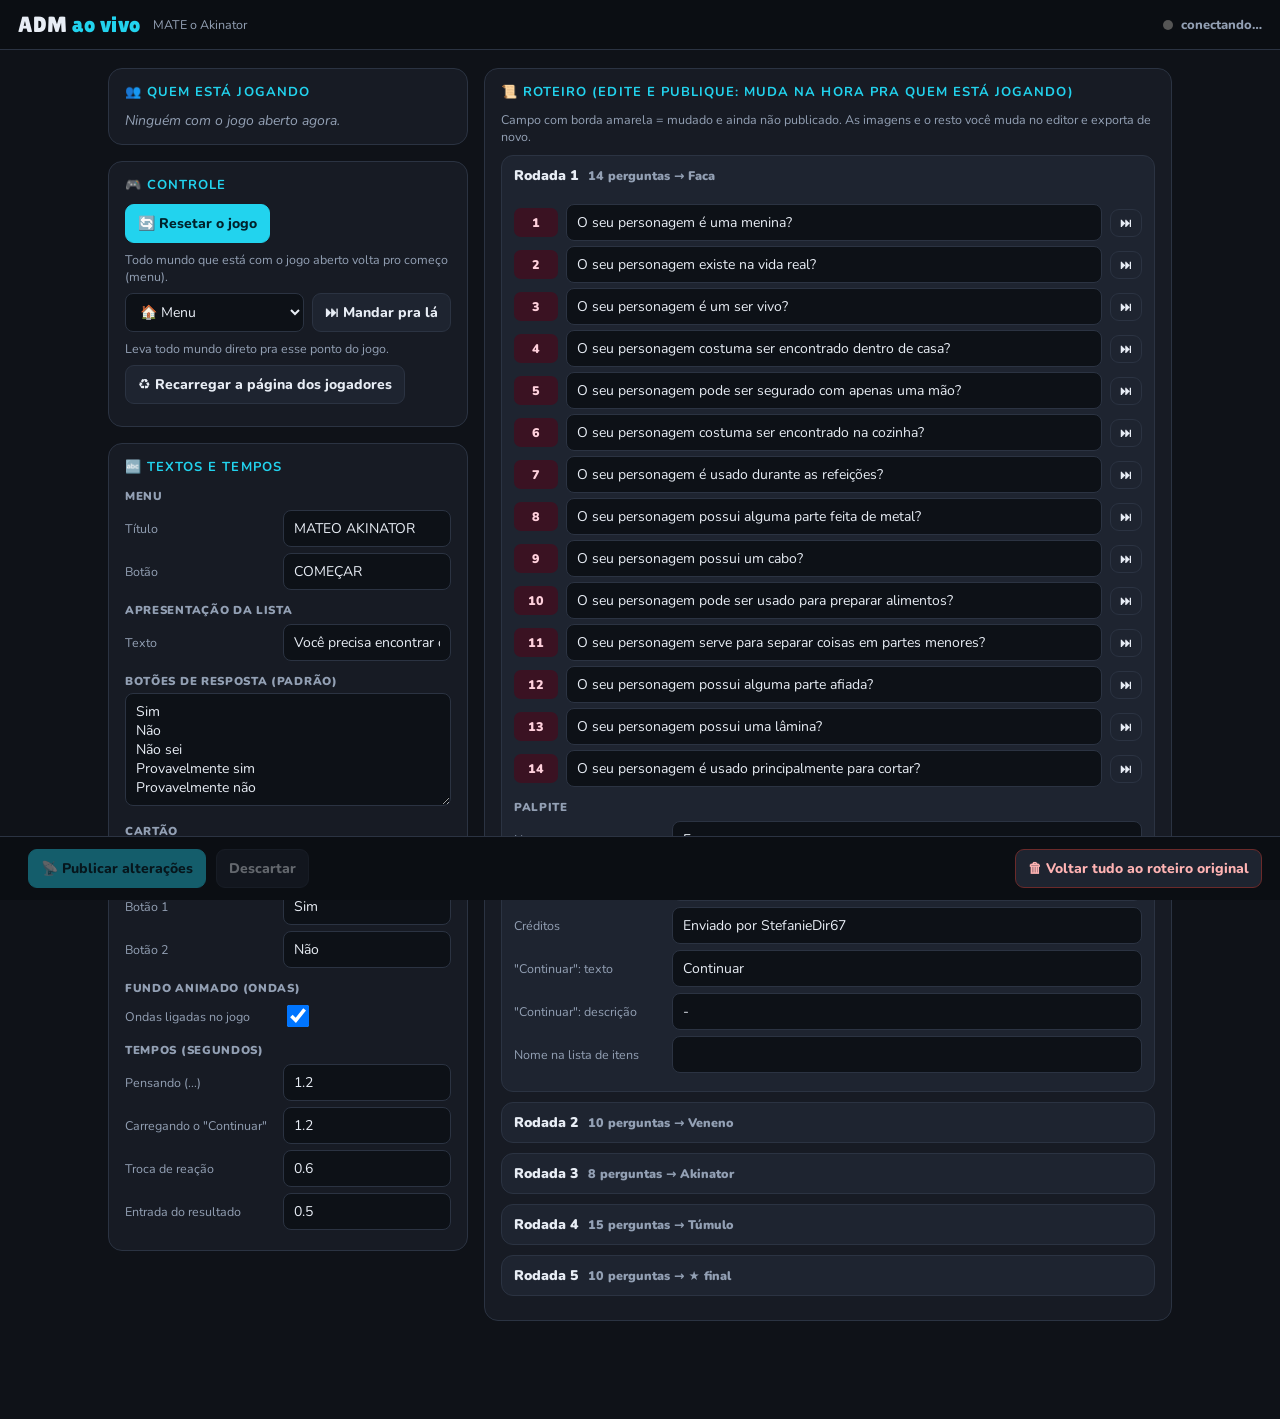
==== ADM/index.html @ 8dad8826 "V1.0" ====
<!DOCTYPE html>
<html lang="pt-BR">
<head>
<meta charset="UTF-8">
<meta name="viewport" content="width=device-width, initial-scale=1.0">
<title>ADM ao vivo · MATE o Akinator</title>
<link rel="preconnect" href="https://fonts.googleapis.com">
<link rel="preconnect" href="https://fonts.gstatic.com" crossorigin>
<link rel="stylesheet" href="https://fonts.googleapis.com/css2?family=Lilita+One&family=Nunito:wght@600;800;900&display=swap">
<script>
/* TRAVA DOS SITES (modo ADM): só abre no navegador da equipe */
(function () {
  var nome = "" || location.pathname.split("/").filter(Boolean)[0] || "";
  window.ADM_SITE = nome;
  if (location.protocol === "file:" || !nome) return;
  var espera = document.createElement("style");
  espera.textContent = "body{visibility:hidden}";
  document.head.appendChild(espera);
  var pronto = function () { if (espera.parentNode) espera.parentNode.removeChild(espera); };
  var s = document.createElement("script");
  s.src = "/trava.js";
  s.setAttribute("data-site", nome);
  s.setAttribute("data-modo", "adm");
  s.onload = pronto; s.onerror = pronto;
  document.head.appendChild(s);
  setTimeout(pronto, 9000);
})();
</script>
<style>
:root{--fundo:#0f1218;--painel:#171b24;--painel2:#1e2430;--borda:#2b3342;--texto:#e8edf5;--suave:#93a0b4;--acento:#22d3ee;--ok:#36c47a;--perigo:#ff5b5b;--aviso:#ffb020}
*{box-sizing:border-box}
body{margin:0;background:var(--fundo);color:var(--texto);font-family:Nunito,system-ui,sans-serif;font-size:14px}
header{position:sticky;top:0;z-index:5;display:flex;align-items:center;gap:12px;padding:12px 18px;background:#0b0e13;border-bottom:1px solid var(--borda)}
header h1{font-family:"Lilita One",sans-serif;font-weight:400;font-size:22px;margin:0;letter-spacing:.5px}
header h1 b{color:var(--acento);font-weight:400}
.status{margin-left:auto;display:flex;align-items:center;gap:8px;color:var(--suave);font-weight:800;font-size:13px}
.bola{width:10px;height:10px;border-radius:50%;background:#555}
.bola.on{background:var(--ok);box-shadow:0 0 10px var(--ok)}
main{max-width:1100px;margin:0 auto;padding:18px;display:grid;grid-template-columns:360px 1fr;gap:16px}
@media (max-width:900px){main{grid-template-columns:1fr}}
.card{background:var(--painel);border:1px solid var(--borda);border-radius:14px;padding:14px 16px;margin-bottom:16px}
.card h2{margin:0 0 10px;font-size:13px;letter-spacing:.08em;text-transform:uppercase;color:var(--acento)}
.ajuda{color:var(--suave);font-size:12.5px;margin:6px 0}
.btn{background:var(--painel2);color:var(--texto);border:1px solid var(--borda);border-radius:9px;padding:9px 12px;font:inherit;font-weight:800;cursor:pointer}
.btn:hover{border-color:var(--acento)}
.btn.prim{background:var(--acento);color:#00222b;border-color:var(--acento)}
.btn.perigo{border-color:#6b2a2a;color:#ffb3b3}
.btn:disabled{opacity:.4;cursor:not-allowed}
.linha{display:flex;gap:8px;align-items:center;flex-wrap:wrap;margin:8px 0}
select,input,textarea{background:#0d1117;color:var(--texto);border:1px solid var(--borda);border-radius:8px;padding:8px 10px;font:inherit}
textarea{width:100%;resize:vertical;min-height:60px}
input.txt{width:100%}
input.mudou,textarea.mudou{border-color:var(--aviso);box-shadow:0 0 0 1px var(--aviso)}
.jog{display:flex;gap:10px;align-items:flex-start;padding:9px 10px;border:1px solid var(--borda);border-radius:10px;margin:6px 0;background:var(--painel2)}
.jog .onde{font-weight:900}
.jog .txt{color:var(--suave);font-size:12.5px}
.vazio{color:var(--suave);font-style:italic}
details.rod{border:1px solid var(--borda);border-radius:12px;margin:10px 0;background:var(--painel2)}
details.rod summary{cursor:pointer;padding:10px 12px;font-weight:900;display:flex;gap:10px;align-items:center}
details.rod .corpo{padding:4px 12px 12px}
.perg{display:grid;grid-template-columns:44px 1fr auto;gap:8px;align-items:center;margin:5px 0}
.num{background:#3a1222;color:#ffd0dc;border-radius:7px;text-align:center;font-weight:900;padding:6px 0;font-size:12.5px}
.aqui{outline:2px solid var(--ok);outline-offset:2px}
.tag{font-size:11.5px;font-weight:800;border-radius:20px;padding:2px 8px;background:#123828;color:#8ff0bf}
.mini{padding:5px 9px;font-size:12px}
.campo{display:grid;grid-template-columns:150px 1fr;gap:8px;align-items:center;margin:6px 0}
.campo label{color:var(--suave);font-size:12.5px}
.sep{margin:12px 0 4px;font-size:11.5px;font-weight:900;letter-spacing:.06em;text-transform:uppercase;color:var(--suave)}
footer{position:sticky;bottom:0;display:flex;gap:10px;align-items:center;padding:12px 18px;background:#0b0e13;border-top:1px solid var(--borda)}
footer .cont{color:var(--aviso);font-weight:900}
.aviso{background:#3a2a10;border:1px solid #6b5420;color:#ffd99a;border-radius:10px;padding:10px 12px;margin:0 0 14px}
.toast{position:fixed;left:50%;bottom:80px;transform:translateX(-50%);background:#0b2a33;border:1px solid var(--acento);padding:10px 16px;border-radius:10px;font-weight:800;opacity:0;transition:opacity .3s;pointer-events:none}
.toast.on{opacity:1}
</style>
</head>
<body>
<header>
  <h1>ADM <b>ao vivo</b></h1>
  <span id="titulo" class="ajuda" style="margin:0"></span>
  <div class="status"><span class="bola" id="bola"></span><span id="status">conectando…</span></div>
</header>
<main>
  <section>
    <div id="aviso-local" class="aviso" style="display:none">Aberto direto do PC: aqui só dá pra ver o roteiro. Pra controlar o jogo ao vivo, abra pelo site: <b id="link-site"></b></div>
    <div class="card">
      <h2>👥 Quem está jogando</h2>
      <div id="jogadores"><div class="vazio">Ninguém com o jogo aberto agora.</div></div>
    </div>
    <div class="card">
      <h2>🎮 Controle</h2>
      <div class="linha"><button class="btn prim" id="b-reset">🔄 Resetar o jogo</button></div>
      <p class="ajuda">Todo mundo que está com o jogo aberto volta pro começo (menu).</p>
      <div class="linha"><select id="sel-ir" style="flex:1;min-width:0"></select><button class="btn" id="b-ir">⏭ Mandar pra lá</button></div>
      <p class="ajuda">Leva todo mundo direto pra esse ponto do jogo.</p>
      <div class="linha"><button class="btn" id="b-recarregar">♻ Recarregar a página dos jogadores</button></div>
      <p class="ajuda" id="ult-cmd"></p>
    </div>
    <div class="card">
      <h2>🔤 Textos e tempos</h2>
      <div id="gerais"></div>
    </div>
  </section>
  <section>
    <div class="card">
      <h2>📜 Roteiro (edite e publique: muda na hora pra quem está jogando)</h2>
      <p class="ajuda">Campo com borda amarela = mudado e ainda não publicado. As imagens e o resto você muda no editor e exporta de novo.</p>
      <div id="roteiro"></div>
    </div>
  </section>
</main>
<footer>
  <span class="cont" id="cont"></span>
  <button class="btn prim" id="b-publicar" disabled>📡 Publicar alterações</button>
  <button class="btn" id="b-descartar" disabled>Descartar</button>
  <span style="flex:1"></span>
  <button class="btn perigo" id="b-original">🗑 Voltar tudo ao roteiro original</button>
</footer>
<div class="toast" id="toast"></div>
<script>
window.ADM_BASE = {"versao":16,"fonte":{"familia":"Arima","google":true},"fundo":{"imagem":"a_fundo","cor":"#363636","modo":"cobrir","posX":0,"posY":0,"desfoque":0,"escurecer":0,"zoom":1,"x":0,"y":0,"rotacao":0,"espelhar":false,"brilho":1,"saturacao":1},"personagem":{"x":594,"y":535,"largura":320,"altura":420,"escala":1.32,"rotacao":0,"espelharX":true,"espelharY":false,"sombra":true,"opacidade":1,"z":10},"painel":{"x":990,"y":540,"largura":420,"escala":1,"rotacao":0},"resultado":{"x":990,"y":540,"largura":420,"escala":0.9,"rotacao":0,"fotoLargura":210,"fotoAltura":210,"mostrarCreditos":true,"mostrarCopyright":true,"topoLargura":0,"topoAltura":0,"caixaLargura":0,"caixaAltura":0,"fotoPreencher":false},"cores":{"numeroFundo":"#183e52","numeroTexto":"#ffffff","losango":"#728c9d","perguntaFundo":"#ffffff","perguntaFundoAlfa":0.85,"perguntaTexto":"#1f2d3d","respostasFundo":"#dce6f2","respostasFundoAlfa":0.65,"respostasBorda":"#ffffff","respostasBordaAlfa":0.8,"respostaTexto":"#1a2a3a","hover1":"#ffffff","hover2":"#edf3f9","spinner":"#1f3a4b","resFundo":"#dce6f2","resFundoAlfa":0.75,"resBorda":"#ffffff","resBordaAlfa":0.85,"tituloFundo":"#1f3a4b","tituloTexto":"#ffffff","nome":"#1f3a4b","desc":"#556b7d","botaoFundo":"#1f3a4b","botaoHover":"#122532","botaoTexto":"#ffffff","creditos":"#1f3a4b","copyright":"#556b7d"},"tamanhos":{"numero":18,"pergunta":16,"resposta":15,"titulo":16,"nome":22,"desc":14,"botao":15,"creditos":16},"textos":{"tituloPagina":"MATE o Akinator","respostas":["Sim","Não","Não sei","Provavelmente sim","Provavelmente não"],"euAchoQue":"Eu acho que","sim":"Sim","nao":"Não","copyright":"© Copyright / IP Policy"},"tempos":{"pensando":1200,"transicaoReacao":600,"entradaResultado":500,"sumir":700,"revelacao":1400,"carregarCartao":1200,"fundo":600,"efeitos":600},"reacaoErrou":"a_gcvu3rh","trava":{"ativa":true,"site":""},"extras":[{"id":"eojj20jp","nome":"Imagem do ChatGPT 13 de out. de 2026, 18_28_55","imagem":"a_qj0kl6b","x":960,"y":540,"largura":700,"escala":1,"rotacao":0,"espelharX":false,"espelharY":false,"opacidade":1,"z":10,"visivel":true,"esconderNaRevelacao":false,"noMenu":false,"onde":"jogo","animacao":"nenhuma","camadaFundo":true,"tela":true,"ajuste":{"modo":"esticar","posX":50,"posY":50,"zoom":1,"x":0,"y":0,"rotacao":0,"espelhar":false,"desfoque":0,"escurecer":0,"brilho":1,"saturacao":1}},{"id":"ewoi9s32","nome":"Modelo minimalista com dois painéis brancos","imagem":"a_82vda5t","x":960,"y":540,"largura":700,"escala":1,"rotacao":0,"espelharX":false,"espelharY":false,"opacidade":0.33,"z":1,"visivel":true,"esconderNaRevelacao":false,"noMenu":false,"onde":"jogo","animacao":"nenhuma","camadaFundo":true,"tela":true,"ajuste":{"modo":"esticar","posX":50,"posY":50,"zoom":1,"x":0,"y":20,"rotacao":0,"espelhar":false,"desfoque":0,"escurecer":0,"brilho":1,"saturacao":1}}],"rodadas":[{"perguntas":[{"texto":"O seu personagem é uma menina?","reacao":"a_vullv0q","efeitos":{},"transicao":{"entrada":null,"saida":null}},{"texto":"O seu personagem existe na vida real?","reacao":"a_nvlfsnp"},{"texto":"O seu personagem é um ser vivo?","reacao":"a_gcvu3rh"},{"texto":"O seu personagem costuma ser encontrado dentro de casa?","reacao":"a_vullv0q"},{"texto":"O seu personagem pode ser segurado com apenas uma mão?","reacao":"a_lq5qe5a"},{"texto":"O seu personagem costuma ser encontrado na cozinha?","reacao":"a_vullv0q"},{"texto":"O seu personagem é usado durante as refeições?","reacao":"a_42fjkiq"},{"texto":"O seu personagem possui alguma parte feita de metal?","reacao":"a_nvlfsnp"},{"texto":"O seu personagem possui um cabo?","reacao":"a_63itt2b"},{"texto":"O seu personagem pode ser usado para preparar alimentos?","reacao":"a_vullv0q"},{"texto":"O seu personagem serve para separar coisas em partes menores?","reacao":"a_nvlfsnp"},{"texto":"O seu personagem possui alguma parte afiada?","reacao":"a_lq5qe5a"},{"texto":"O seu personagem possui uma lâmina?","reacao":"a_ldjr1uf"},{"texto":"O seu personagem é usado principalmente para cortar?","reacao":"a_nvlfsnp"}],"tipo":"resultado","reacaoInicio":null,"resultado":{"nome":"Faca","desc":"Objeto","creditos":"Enviado por StefanieDir67","imagem":"a_ggclvyb","reacao":"a_dwt1uxz","foto":{"zoom":2.25,"offX":21,"offY":0,"ajuste":"conter","espelharX":false,"rotacao":0},"mostrarTitulo":true,"titulo":"","sim":"","nao":""},"revelacao":{"imagem":null,"x":960,"y":540,"largura":1100,"altura":900,"escala":1,"rotacao":0,"espelharX":false,"espelharY":false,"sombra":true,"esconderPersonagem":true,"estilo":"sombrio","tempoPreto":1.5,"espera":1,"aparecer":"degraus","degraus":6,"tempoAparecer":2.5,"filme":{"ativo":true,"intensidade":0.7,"sepia":true},"falas":["Olá.","Você achou mesmo que podia me matar?"],"falaFonte":"VT323","falaTamanho":54,"falaCor":"#ffffff","falaY":1010,"falaVelocidade":14,"falaPausa":1.2,"falaSom":true,"falaTom":220,"falaVolume":0.6,"jumpscare":{"ativo":false,"depois":1,"zoom":2.6,"duracao":1.2,"tremor":25,"glitch":true,"flash":true,"flashCor":"#ff0000","grito":true,"volume":0.4,"fim":"preto"},"falaX":960,"ataque":{"ativo":true,"imagem":null,"quadros":5,"duracoes":null,"golpe":2,"x":960,"y":520,"altura":820,"rotacao":0,"espelhar":false,"velocidade":1,"vezes":1,"depois":0.35,"som":true,"volume":0.6,"tremor":14,"flash":true,"flashCor":"#ff0000","flashForca":0.3,"tremerAlvo":false,"piscarAlvo":false,"tirarPreto":true,"contorno":true},"textoSome":0.4,"someAposFalas":true,"bug":{"ativo":true,"depois":0.15,"duracao":0.9,"glitch":1,"tremor":14,"cores":true,"imagem":true,"som":true,"volume":0.4},"avancar":"clique","cliqueCompleta":true,"seta":{"ativo":true,"texto":"▼","cor":"#ffffff","tamanho":0.7,"animacao":"pular","posicao":"fim"},"imagem2":{"imagem":null,"quando":"fimAtaque","dx":0,"dy":0,"escala":1,"aparecer":"corte","tempoAparecer":0.2,"fica":0,"tremer":10,"piscarVermelho":true,"noBug":true,"modo":"leve","forca":1}},"fundo":null,"continuar":{"ativo":true,"nome":"Continuar","desc":"-","creditos":"","imagem":null,"reacao":"a_vullv0q","foto":{"zoom":1,"offX":0,"offY":0,"ajuste":"cobrir","espelharX":false,"rotacao":0},"mostrarTitulo":true,"titulo":"‎ ","sim":"","nao":""},"efeitos":{},"item":{"comportamento":"andar","imagem":"a_m21ja55","largura":150,"escala":1,"rotacao":0,"espelharX":false,"opacidade":1,"z":15,"desde":"resultado","saiDaFoto":true,"x":1500,"y":820,"velocidade":170,"distancia":160,"balancar":true,"virar":false,"area":{"x1":0,"x2":1920,"y1":0,"y2":1080},"sujeira":{"cor":"#5bd62a","opacidade":0.55,"frequencia":1.2,"tamanho":60,"max":60,"escorrer":true,"gotas":true,"fumaca":true,"frente":true,"duraNaTela":30,"someEm":3},"aparicoes":{"quantidade":3,"opacidade":0.1,"tamanho":320,"ciclo":6,"imagens":[],"emoji":"","animacao":"flutuar","desfoque":0,"rampa":6},"clima":{"ativo":false,"escurecer":0.25,"dessaturar":0.5,"tom":"#4a0000","tomForca":0.25,"vinheta":0.5,"nevoa":0.3},"emoji":"🔪","zona":{"modo":"livre","margem":40,"porLado":false,"esq":40,"dir":40,"cima":40,"baixo":40,"x":812,"y":540,"w":765,"h":565,"mostrar":true},"nascer":"longe","surgir":"pop","surgirDuracao":0.6,"porCima":true},"lista":{"ativo":true,"nome":"","imagem":"a_m21ja55","emoji":"🔪","oculto":null},"series":[],"fundoAjuste":null,"ondas":null},{"perguntas":[{"texto":"O seu personagem deve ser mantido longe de crianças?","reacao":"a_oldpfpv","efeitos":{"glitch":{"intensidade":0.7,"frequencia":1,"duracao":1,"atraso":0,"ativo":true,"entrada":0.05,"saida":0.2,"repetir":0,"variacao":"constante","audio":{"tipo":"padrao","som":null,"volume":0.6,"quando":"rajada","tom":1,"fadeOut":0.05}}},"transicao":{"entrada":null,"saida":null}},{"texto":"O seu personagem pode ser perigoso para seres humanos?","reacao":"a_ldjr1uf","efeitos":{"tremor":{"intensidade":6,"modo":"constante","duracao":1,"atraso":0,"ativo":true,"entrada":0.05,"saida":0.2,"variacao":"constante","audio":{"tipo":"padrao","som":null,"volume":0.4,"quando":"inicio"},"repetir":0},"escuridao":{"intensidade":0.95,"tamanho":0.15,"piscar":false,"centro":"tela","duracao":1,"atraso":0,"ativo":false,"entrada":0.05,"saida":0.2,"repetir":0,"variacao":"constante","audio":{"tipo":"padrao","som":null,"volume":0.4,"quando":"inicio"}},"zoom":{"intensidade":0.08,"periodo":2,"duracao":1,"atraso":0,"ativo":true,"entrada":0.05,"saida":0.2,"variacao":"constante","audio":{"tipo":"padrao","som":null,"volume":0.4,"quando":"inicio"},"repetir":0}},"transicao":{"entrada":null,"saida":null}},{"texto":"O seu personagem aparece com frequência em histórias de mistério?","reacao":"a_nvlfsnp","efeitos":{},"transicao":{"entrada":null,"saida":null}},{"texto":"O seu personagem pode ser encontrado em um recipiente?","reacao":"a_63itt2b"},{"texto":"O seu personagem pode assumir a forma de um líquido?","reacao":"a_nvlfsnp","efeitos":{"imagem":{"imagens":[{"imagem":"a_u6r4ris","x":960,"y":540,"largura":500,"escala":1.76,"rotacao":0,"opacidade":0.06,"z":25,"animEntrada":"pop","animSaida":"glitch","movimento":"nada","forcaMov":1,"atraso":0}],"duracao":0.6,"atraso":0,"entrada":0.15,"saida":0.3,"ativo":true,"variacao":"constante","audio":{"tipo":"padrao","som":null,"volume":0.6,"quando":"inicio","tom":1,"fadeOut":0.05},"repetir":0},"escuridao":{"intensidade":0.7,"tamanho":0.45,"piscar":false,"centro":"tela","duracao":1,"atraso":0,"ativo":true,"entrada":0.05,"saida":0.2,"variacao":"constante","audio":{"tipo":"padrao","som":null,"volume":0.6,"quando":"inicio","tom":1,"fadeOut":0.05},"repetir":0},"glitch":{"intensidade":0.5,"frequencia":0.5,"duracao":1,"atraso":0,"ativo":true,"entrada":0.05,"saida":0.2,"variacao":"constante","audio":{"tipo":"padrao","som":null,"volume":0.6,"quando":"rajada","tom":1,"fadeOut":0.05},"repetir":0}},"transicao":{"entrada":null,"saida":null}},{"texto":"O seu personagem costuma possuir algum tipo de aviso em sua embalagem?","reacao":"a_63itt2b"},{"texto":"O seu personagem pode causar intoxicação?","reacao":"a_ldjr1uf"},{"texto":"O seu personagem pode ser encontrado na natureza?","reacao":"a_gcvu3rh"},{"texto":"O seu personagem está associado a um símbolo de caveira?","reacao":"a_ldjr1uf","efeitos":{"escuridao":{"intensidade":0.4,"tamanho":0.15,"piscar":true,"centro":"tela","duracao":1,"atraso":0,"ativo":true,"entrada":0.05,"saida":0.2,"repetir":0,"variacao":"constante","audio":{"tipo":"padrao","som":null,"volume":0.4,"quando":"inicio"}},"zoom":{"intensidade":0.08,"periodo":2,"duracao":1,"atraso":0,"ativo":true,"entrada":0.05,"saida":0.2,"repetir":0,"variacao":"constante","audio":{"tipo":"padrao","som":null,"volume":0.4,"quando":"inicio"}},"filtro":{"pb":0,"escurecer":0,"contraste":0,"tom":"#8a0000","tomForca":0.3,"inverter":false,"duracao":0,"atraso":0,"ativo":false,"entrada":0.4,"saida":0.4,"variacao":"constante","audio":{"tipo":"padrao","som":null,"volume":0.4,"quando":"inicio"}},"filme":{"intensidade":0.6,"sepia":true,"duracao":0,"atraso":0,"ativo":false,"entrada":0.4,"saida":0.4,"variacao":"constante","audio":{"tipo":"padrao","som":null,"volume":0.4,"quando":"loop"}},"aparicoes":{"imagem":null,"imagens":[],"emoji":"👻","quantidade":3,"opacidade":0.1,"tamanho":320,"ciclo":6,"animacao":"flutuar","desfoque":0,"duracao":0,"atraso":0,"ativo":false,"entrada":0.4,"saida":0.4,"variacao":"constante","audio":{"tipo":"padrao","som":null,"volume":0.4,"quando":"inicio"}},"batimento":{"cor":"#8a0000","intensidade":0.6,"bpm":70,"zoom":true,"som":false,"volume":0.7,"duracao":0,"atraso":0,"ativo":false,"entrada":0.4,"saida":0.4,"variacao":"constante","audio":{"tipo":"mudo","som":null,"volume":0.7,"quando":"rajada"}},"nevoa":{"intensidade":0.7,"duracao":0,"atraso":0,"ativo":false,"entrada":0.4,"saida":0.4,"variacao":"constante","audio":{"tipo":"padrao","som":null,"volume":0.4,"quando":"loop"}}},"transicao":{"entrada":null,"saida":null}},{"texto":"O seu personagem é conhecido principalmente por ser tóxico?","reacao":"a_42fjkiq"}],"tipo":"resultado","reacaoInicio":null,"resultado":{"nome":"Veneno","desc":"-","creditos":"Enviado por kekw95","imagem":"a_4mlscok","reacao":"a_dwt1uxz","foto":{"zoom":1,"offX":0,"offY":0,"ajuste":"cobrir","espelharX":false,"rotacao":0},"mostrarTitulo":true,"titulo":"","sim":"","nao":""},"revelacao":{"imagem":null,"x":960,"y":540,"largura":1100,"altura":900,"escala":1,"rotacao":0,"espelharX":false,"espelharY":false,"sombra":true,"esconderPersonagem":true,"estilo":"sombrio","tempoPreto":1.5,"espera":1,"aparecer":"degraus","degraus":6,"tempoAparecer":2.5,"filme":{"ativo":true,"intensidade":0.7,"sepia":true},"falas":["Olá.","Você achou mesmo que podia me matar?"],"falaFonte":"VT323","falaTamanho":54,"falaCor":"#ffffff","falaY":1010,"falaVelocidade":14,"falaPausa":1.2,"falaSom":true,"falaTom":220,"falaVolume":0.6,"jumpscare":{"ativo":false,"depois":1,"zoom":2.6,"duracao":1.2,"tremor":25,"glitch":true,"flash":true,"flashCor":"#ff0000","grito":true,"volume":0.4,"fim":"preto"},"falaX":960,"ataque":{"ativo":true,"imagem":null,"quadros":5,"duracoes":null,"golpe":2,"x":960,"y":520,"altura":820,"rotacao":0,"espelhar":false,"velocidade":1,"vezes":1,"depois":0.35,"som":true,"volume":0.6,"tremor":14,"flash":true,"flashCor":"#ff0000","flashForca":0.3,"tremerAlvo":false,"piscarAlvo":false,"tirarPreto":true,"contorno":true},"textoSome":0.4,"someAposFalas":true,"bug":{"ativo":true,"depois":0.15,"duracao":0.9,"glitch":1,"tremor":14,"cores":true,"imagem":true,"som":true,"volume":0.4},"avancar":"clique","cliqueCompleta":true,"seta":{"ativo":true,"texto":"▼","cor":"#ffffff","tamanho":0.7,"animacao":"pular","posicao":"fim"},"imagem2":{"imagem":null,"quando":"fimAtaque","dx":0,"dy":0,"escala":1,"aparecer":"corte","tempoAparecer":0.2,"fica":0,"tremer":10,"piscarVermelho":true,"noBug":true,"modo":"leve","forca":1}},"fundo":null,"continuar":{"ativo":true,"nome":"Continuar","desc":"","creditos":"","imagem":null,"reacao":"a_42fjkiq","foto":{"zoom":1,"offX":0,"offY":0,"ajuste":"cobrir","espelharX":false,"rotacao":0},"mostrarTitulo":true,"titulo":"‎ ","sim":"","nao":"","efeitos":{"glitch":{"intensidade":0.5,"frequencia":0.5,"duracao":1,"atraso":0,"ativo":true,"entrada":0.05,"saida":0.2,"variacao":"constante","audio":{"tipo":"padrao","som":null,"volume":0.4,"quando":"rajada"},"repetir":0}}},"efeitos":{},"item":{"comportamento":"andarSujar","imagem":"a_3dv65vs","largura":160,"escala":1,"rotacao":0,"espelharX":false,"opacidade":1,"z":15,"desde":"resultado","saiDaFoto":true,"x":1500,"y":820,"velocidade":140,"distancia":160,"balancar":true,"virar":false,"area":{"x1":0,"x2":1920,"y1":0,"y2":1080},"sujeira":{"cor":"#5bd62a","opacidade":0.55,"frequencia":1.2,"tamanho":60,"max":60,"escorrer":true,"gotas":true,"fumaca":true,"frente":true,"duraNaTela":30,"someEm":3},"aparicoes":{"quantidade":3,"opacidade":0.1,"tamanho":320,"ciclo":6,"imagens":[],"emoji":"","animacao":"flutuar","desfoque":0,"rampa":6},"clima":{"ativo":false,"escurecer":0.25,"dessaturar":0.5,"tom":"#4a0000","tomForca":0.25,"vinheta":0.5,"nevoa":0.3},"emoji":"","zona":{"modo":"livre","margem":40,"porLado":false,"esq":40,"dir":40,"cima":40,"baixo":40,"x":812,"y":540,"w":765,"h":565,"mostrar":true},"nascer":"longe","surgir":"pop","surgirDuracao":0.6,"porCima":true},"lista":{"ativo":true,"nome":"","imagem":"a_3dv65vs","emoji":"","oculto":null},"series":[],"fundoAjuste":null},{"perguntas":[{"texto":"O s-seu personagem consegue falar?","reacao":"a_ldjr1uf","efeitos":{"glitch":{"intensidade":0.5,"frequencia":0.5,"duracao":1,"atraso":0,"ativo":true,"entrada":0.05,"saida":0.2,"variacao":"constante","audio":{"tipo":"padrao","som":null,"volume":0.6,"quando":"rajada","tom":1,"fadeOut":0.05},"repetir":0}},"transicao":{"entrada":null,"saida":null}},{"texto":"O seu personagem possui poderes sobrenaturais?","reacao":"a_lq5qe5a","efeitos":{"batimento":{"cor":"#8a0000","intensidade":0.6,"bpm":70,"zoom":true,"som":false,"volume":0.7,"duracao":0,"atraso":0,"ativo":true,"entrada":0.4,"saida":0.4,"variacao":"constante","audio":{"tipo":"padrao","som":null,"volume":0.7,"quando":"rajada"}}},"transicao":{"entrada":null,"saida":null}},{"texto":"O seu personagem usa alguma coisa na cabeça?","reacao":"a_nvlfsnp"},{"texto":"O seu personagem costuma fazer muitas perguntas?","reacao":"a_lq5qe5a"},{"texto":"O seu personagem tenta descobrir em quem você está pensando?","reacao":"a_42fjkiq","efeitos":{"aparicoes":{"imagem":null,"imagens":[],"emoji":"👁️","quantidade":11,"opacidade":0.1,"tamanho":320,"ciclo":6,"animacao":"flutuar","desfoque":0,"duracao":0,"atraso":0,"ativo":true,"entrada":0.4,"saida":0.4,"variacao":"constante","audio":{"tipo":"padrao","som":null,"volume":0.6,"quando":"inicio","tom":1,"fadeOut":0.05}}},"transicao":{"entrada":null,"saida":null}},{"texto":"O seu personagem usa um turbante?","reacao":"a_gbqe4gh","efeitos":{"glitch":{"intensidade":0.7,"frequencia":1,"duracao":1,"atraso":0,"ativo":true,"entrada":0.05,"saida":0.2,"variacao":"constante","audio":{"tipo":"padrao","som":null,"volume":0.4,"quando":"rajada"},"repetir":0}},"transicao":{"entrada":null,"saida":null}},{"texto":"O seu personagem consegue adivinhar personagens?","reacao":"a_tc15bsk"},{"texto":"O seu personagem está fazendo estas perguntas agora?","reacao":"a_knkx7sf","efeitos":{"glitch":{"intensidade":0.5,"frequencia":0.5,"duracao":0,"atraso":0,"ativo":true,"entrada":0.4,"saida":0.4,"variacao":"constante","audio":{"tipo":"padrao","som":null,"volume":0.6,"quando":"rajada","tom":1,"fadeOut":0.05}},"aparicoes":{"imagem":null,"imagens":[],"emoji":"👁️","quantidade":8,"opacidade":0.1,"tamanho":320,"ciclo":6,"animacao":"flutuar","desfoque":0,"duracao":0,"atraso":0,"ativo":true,"entrada":0.4,"saida":0.4,"variacao":"constante","audio":{"tipo":"padrao","som":null,"volume":0.6,"quando":"inicio","tom":1,"fadeOut":0.05}}},"transicao":{"entrada":null,"saida":null}}],"tipo":"resultado","reacaoInicio":null,"resultado":{"nome":"Akinator","desc":"Gênio","creditos":"","imagem":"a_cfn0zsf","reacao":"a_76gzcik","foto":{"zoom":1.08,"offX":5,"offY":-3,"ajuste":"cobrir","espelharX":false,"rotacao":0},"mostrarTitulo":true,"titulo":"","sim":"","nao":""},"revelacao":{"imagem":null,"x":960,"y":540,"largura":1100,"altura":900,"escala":1,"rotacao":0,"espelharX":false,"espelharY":false,"sombra":true,"esconderPersonagem":true,"estilo":"sombrio","tempoPreto":1.5,"espera":1,"aparecer":"degraus","degraus":6,"tempoAparecer":2.5,"filme":{"ativo":true,"intensidade":0.7,"sepia":true},"falas":["Olá.","Você achou mesmo que podia me matar?"],"falaFonte":"VT323","falaTamanho":54,"falaCor":"#ffffff","falaY":1010,"falaVelocidade":14,"falaPausa":1.2,"falaSom":true,"falaTom":220,"falaVolume":0.6,"jumpscare":{"ativo":false,"depois":1,"zoom":2.6,"duracao":1.2,"tremor":25,"glitch":true,"flash":true,"flashCor":"#ff0000","grito":true,"volume":0.4,"fim":"preto"},"falaX":960,"ataque":{"ativo":true,"imagem":null,"quadros":5,"duracoes":null,"golpe":2,"x":960,"y":520,"altura":820,"rotacao":0,"espelhar":false,"velocidade":1,"vezes":1,"depois":0.35,"som":true,"volume":0.6,"tremor":14,"flash":true,"flashCor":"#ff0000","flashForca":0.3,"tremerAlvo":false,"piscarAlvo":false,"tirarPreto":true,"contorno":true},"textoSome":0.4,"someAposFalas":true,"bug":{"ativo":true,"depois":0.15,"duracao":0.9,"glitch":1,"tremor":14,"cores":true,"imagem":true,"som":true,"volume":0.4},"avancar":"clique","cliqueCompleta":true,"seta":{"ativo":true,"texto":"▼","cor":"#ffffff","tamanho":0.7,"animacao":"pular","posicao":"fim"},"imagem2":{"imagem":null,"quando":"fimAtaque","dx":0,"dy":0,"escala":1,"aparecer":"corte","tempoAparecer":0.2,"fica":0,"tremer":10,"piscarVermelho":true,"noBug":true,"modo":"leve","forca":1}},"fundo":null,"continuar":{"ativo":true,"nome":"Continuar...?","desc":"...","creditos":"","imagem":null,"reacao":"a_uj9gq7l","foto":{"zoom":1.08,"offX":3,"offY":-5,"ajuste":"cobrir","espelharX":false,"rotacao":0},"mostrarTitulo":true,"titulo":"‎ ...","sim":"Sim?","nao":"Sim!","efeitos":{"batimento":{"cor":"#8a0000","intensidade":0.6,"bpm":70,"zoom":true,"som":false,"volume":0.7,"duracao":0,"atraso":0,"ativo":true,"entrada":0.4,"saida":0.4,"variacao":"constante","audio":{"tipo":"mudo","som":null,"volume":0.7,"quando":"rajada"}},"zoom":{"intensidade":0.08,"periodo":2,"duracao":0,"atraso":0,"ativo":false,"entrada":0.4,"saida":0.4,"variacao":"constante","audio":{"tipo":"padrao","som":null,"volume":0.4,"quando":"inicio"}},"escuridao":{"intensidade":0.7,"tamanho":0.45,"piscar":false,"centro":"tela","duracao":0,"atraso":0,"ativo":false,"entrada":0.4,"saida":0.4,"variacao":"constante","audio":{"tipo":"padrao","som":null,"volume":0.4,"quando":"inicio"}},"tremor":{"intensidade":6,"modo":"constante","duracao":0,"atraso":0,"ativo":false,"entrada":0.4,"saida":0.4,"variacao":"constante","audio":{"tipo":"padrao","som":null,"volume":0.4,"quando":"inicio"}},"glitch":{"intensidade":0.5,"frequencia":0.5,"duracao":0,"atraso":0,"ativo":true,"entrada":0.4,"saida":0.4,"variacao":"constante","audio":{"tipo":"padrao","som":null,"volume":0.4,"quando":"rajada"}},"filtro":{"pb":0,"escurecer":0,"contraste":0,"tom":"#8a0000","tomForca":0.3,"inverter":false,"duracao":0,"atraso":0,"ativo":false,"entrada":0.4,"saida":0.4,"variacao":"constante","audio":{"tipo":"padrao","som":null,"volume":0.4,"quando":"inicio"}}},"fotoPropria":true},"efeitos":{},"item":{"comportamento":"nenhum","imagem":null,"largura":160,"escala":1,"rotacao":0,"espelharX":false,"opacidade":1,"z":15,"desde":"resultado","saiDaFoto":true,"x":1500,"y":820,"velocidade":140,"distancia":160,"balancar":true,"virar":false,"area":{"x1":0,"x2":1920,"y1":0,"y2":1080},"sujeira":{"cor":"#5bd62a","opacidade":0.55,"frequencia":1.2,"tamanho":60,"max":60,"escorrer":true,"gotas":true,"fumaca":true,"frente":true,"duraNaTela":30,"someEm":3},"aparicoes":{"quantidade":3,"opacidade":0.1,"tamanho":320,"ciclo":6,"imagens":[],"emoji":"","animacao":"flutuar","desfoque":0,"rampa":6},"clima":{"ativo":false,"escurecer":0.25,"dessaturar":0.5,"tom":"#4a0000","tomForca":0.25,"vinheta":0.5,"nevoa":0.3},"emoji":"","zona":{"modo":"adivinhador","margem":40,"porLado":false,"esq":40,"dir":40,"cima":40,"baixo":40,"x":740,"y":540,"w":560,"h":700,"mostrar":true},"nascer":"longe","surgir":"pop","surgirDuracao":0.6,"porCima":true},"lista":{"ativo":true,"nome":"","imagem":"a_cfn0zsf","emoji":"","oculto":null},"series":[],"fundoAjuste":null},{"perguntas":[{"texto":"O seu personagem pode ser maior que uma pessoa?","reacao":"a_nvlfsnp"},{"texto":"O seu personagem normalmente fica do lado de fora?","reacao":"a_oldpfpv"},{"texto":"O seu personagem pode ser encontrado em locais públicos?","reacao":"a_vullv0q"},{"texto":"O seu personagem foi construído por seres humanos?","reacao":"a_gcvu3rh"},{"texto":"O seu personagem normalmente permanece no mesmo lugar?","reacao":"a_x8ia1sl"},{"texto":"O seu personagem pode durar dezenas de anos?","reacao":"a_lq5qe5a"},{"texto":"O seu personagem pode possuir palavras escritas nele?","reacao":"a_gbqe4gh","efeitos":{"tremor":{"intensidade":6,"modo":"constante","duracao":1,"atraso":0,"ativo":true,"entrada":0.05,"saida":0.2,"variacao":"constante","audio":{"tipo":"padrao","som":null,"volume":0.4,"quando":"inicio"},"repetir":0}},"transicao":{"entrada":null,"saida":null}},{"texto":"O seu personagem pode possuir números?","reacao":"a_lq5qe5a"},{"texto":"O seu personagem pode possuir o nome de alguém?","reacao":"a_ldjr1uf","efeitos":{"filme":{"intensidade":0.23,"sepia":false,"duracao":0,"atraso":0,"ativo":false,"entrada":0.4,"saida":0.4,"variacao":"constante","audio":{"tipo":"padrao","som":null,"volume":0.4,"quando":"loop"}}},"transicao":{"entrada":null,"saida":null}},{"texto":"O seu personagem pode ser feito de pedra?","reacao":"a_knkx7sf"},{"texto":"O seu personagem pode possuir uma fotografia de uma pessoa?","reacao":"a_4fus7zt","efeitos":{"imagem":{"imagens":[{"imagem":"a_u6r4ris","x":960,"y":540,"largura":500,"escala":1.52,"rotacao":0,"opacidade":0.13,"z":25,"animEntrada":"esquerda","animSaida":"direita","movimento":"nada","forcaMov":1,"atraso":0}],"duracao":0.4,"atraso":0,"entrada":1.3,"saida":1.3,"ativo":true,"variacao":"constante","audio":{"tipo":"padrao","som":null,"volume":0.6,"quando":"inicio","tom":1,"fadeOut":0.05},"repetir":0}},"transicao":{"entrada":null,"saida":null}},{"texto":"O seu personagem está relacionado a lembranças?","reacao":"a_4fus7zt"},{"texto":"O seu personagem normalmente possui duas datas relacionadas à mesma pessoa?","reacao":"a_knkx7sf"},{"texto":"O seu personagem costuma ser encontrado em cemitérios?","reacao":"a_x8ia1sl"},{"texto":"O seu personagem identifica o local onde uma pessoa foi sepultada?","reacao":"a_gcvu3rh","efeitos":{"aparicoes":{"imagem":null,"imagens":[],"emoji":"👁️","quantidade":10,"opacidade":0.21,"tamanho":320,"ciclo":6,"animacao":"flutuar","desfoque":0,"duracao":0,"atraso":0,"ativo":true,"entrada":0.4,"saida":0.4,"variacao":"constante","audio":{"tipo":"padrao","som":null,"volume":0.4,"quando":"inicio"}}},"transicao":{"entrada":null,"saida":null}}],"tipo":"resultado","reacaoInicio":null,"resultado":{"nome":"Túmulo","desc":"-","creditos":"Enviado por ghostfacefan123","imagem":"a_wodg83a","reacao":"a_dwt1uxz","foto":{"zoom":1,"offX":0,"offY":0,"ajuste":"cobrir","espelharX":false,"rotacao":0},"mostrarTitulo":true,"titulo":"","sim":"","nao":""},"revelacao":{"imagem":null,"x":960,"y":540,"largura":1100,"altura":900,"escala":1,"rotacao":0,"espelharX":false,"espelharY":false,"sombra":true,"esconderPersonagem":true,"estilo":"sombrio","tempoPreto":1.5,"espera":1,"aparecer":"degraus","degraus":6,"tempoAparecer":2.5,"filme":{"ativo":true,"intensidade":0.7,"sepia":true},"falas":["Olá.","Você achou mesmo que podia me matar?"],"falaFonte":"VT323","falaTamanho":54,"falaCor":"#ffffff","falaY":1010,"falaVelocidade":14,"falaPausa":1.2,"falaSom":true,"falaTom":220,"falaVolume":0.6,"jumpscare":{"ativo":false,"depois":1,"zoom":2.6,"duracao":1.2,"tremor":25,"glitch":true,"flash":true,"flashCor":"#ff0000","grito":true,"volume":0.4,"fim":"preto"},"falaX":960,"ataque":{"ativo":true,"imagem":null,"quadros":5,"duracoes":null,"golpe":2,"x":960,"y":520,"altura":820,"rotacao":0,"espelhar":false,"velocidade":1,"vezes":1,"depois":0.35,"som":true,"volume":0.6,"tremor":14,"flash":true,"flashCor":"#ff0000","flashForca":0.3,"tremerAlvo":false,"piscarAlvo":false,"tirarPreto":true,"contorno":true},"textoSome":0.4,"someAposFalas":true,"bug":{"ativo":true,"depois":0.15,"duracao":0.9,"glitch":1,"tremor":14,"cores":true,"imagem":true,"som":true,"volume":0.4},"avancar":"clique","cliqueCompleta":true,"seta":{"ativo":true,"texto":"▼","cor":"#ffffff","tamanho":0.7,"animacao":"pular","posicao":"fim"},"imagem2":{"imagem":null,"quando":"fimAtaque","dx":0,"dy":0,"escala":1,"aparecer":"corte","tempoAparecer":0.2,"fica":0,"tremer":10,"piscarVermelho":true,"noBug":true,"modo":"leve","forca":1}},"fundo":null,"continuar":{"ativo":true,"nome":"??????","desc":"Você ainda quer continuar???","creditos":"Enviado por Continuar???","imagem":null,"reacao":"a_z2p25gp","foto":{"zoom":1,"offX":0,"offY":0,"ajuste":"cobrir","espelharX":false,"rotacao":0},"mostrarTitulo":true,"titulo":"Continuar??????","sim":"Não","nao":"Sim??","efeitos":{"glitch":{"intensidade":0.5,"frequencia":0.5,"duracao":0,"atraso":0,"ativo":true,"entrada":0.4,"saida":0.4,"variacao":"constante","audio":{"tipo":"padrao","som":null,"volume":0.4,"quando":"rajada"}},"filme":{"intensidade":0.6,"sepia":true,"duracao":0,"atraso":0,"ativo":true,"entrada":0.4,"saida":0.4,"variacao":"constante","audio":{"tipo":"padrao","som":null,"volume":0.4,"quando":"loop"}}}},"efeitos":{},"item":{"comportamento":"fixo","imagem":"a_oyyjw8v","largura":262,"escala":1.888,"rotacao":0,"espelharX":true,"opacidade":1,"z":15,"desde":"resultado","saiDaFoto":true,"x":274,"y":833,"velocidade":140,"distancia":160,"balancar":true,"virar":false,"area":{"x1":0,"x2":1920,"y1":0,"y2":1080},"sujeira":{"cor":"#5bd62a","opacidade":0.55,"frequencia":1.2,"tamanho":60,"max":60,"escorrer":true,"gotas":true,"fumaca":true,"frente":true,"duraNaTela":30,"someEm":3},"aparicoes":{"quantidade":3,"opacidade":0.1,"tamanho":320,"ciclo":6,"imagens":[],"emoji":"","animacao":"flutuar","desfoque":0,"rampa":6},"clima":{"ativo":true,"escurecer":0.1,"dessaturar":1,"tom":"#4a0000","tomForca":0.07,"vinheta":0.26,"nevoa":0},"emoji":"","zona":{"modo":"adivinhador","margem":40,"porLado":false,"esq":40,"dir":40,"cima":40,"baixo":40,"x":740,"y":540,"w":560,"h":700,"mostrar":true},"nascer":"longe","surgir":"pop","surgirDuracao":0.6,"porCima":true},"lista":{"ativo":true,"nome":"","imagem":"a_oyyjw8v","emoji":"","oculto":null},"series":[{"id":"sja8xva2","nome":"","ativo":true,"de":8,"ate":13,"fundo":null,"fundoAjuste":null,"efeitos":{"filme":{"intensidade":0.49,"sepia":false,"duracao":0,"atraso":0,"ativo":true,"entrada":0.4,"saida":0.4,"variacao":"constante","audio":{"tipo":"padrao","som":null,"volume":0.4,"quando":"loop"}}},"personagem":null,"painel":null,"transicao":{"entrada":null,"saida":null}}],"fundoAjuste":null},{"perguntas":[{"texto":"O s-seu p-personagem consegue se m-movimentar s-sozinho???","reacao":"a_7w9j9qn","painel":null,"respostas":["Sim?","N-Não...","Não s-sei?","Provavelmente não??","Provavelmente s-sim...?"],"numero":"49?","efeitos":{"escuridao":{"intensidade":0.7,"tamanho":0.45,"piscar":false,"centro":"tela","duracao":0,"atraso":0,"ativo":false,"entrada":0.4,"saida":0.4,"variacao":"constante","audio":{"tipo":"padrao","som":null,"volume":0.4,"quando":"inicio"}},"batimento":{"cor":"#8a0000","intensidade":0.6,"bpm":70,"zoom":true,"som":false,"volume":0.7,"duracao":0,"atraso":0,"ativo":true,"entrada":0.4,"saida":0.4,"variacao":"constante","audio":{"tipo":"mudo","som":null,"volume":0.7,"quando":"rajada"}}},"transicao":{"entrada":null,"saida":null}},{"texto":"O s-seu personagem pode desaparecer de repente?","reacao":"a_gbqe4gh","efeitos":{"tremor":{"intensidade":6,"modo":"rajadas","duracao":0,"atraso":0,"ativo":true,"entrada":0.4,"saida":0.4,"variacao":"constante","audio":{"tipo":"padrao","som":null,"volume":0.4,"quando":"inicio"}}},"transicao":{"entrada":null,"saida":null}},{"texto":"O seu p-personagem consegue atravessar paredes?","reacao":"a_tc15bsk","efeitos":{"aparicoes":{"imagem":null,"imagens":[],"emoji":"👁️","quantidade":10,"opacidade":0.33,"tamanho":320,"ciclo":6.5,"animacao":"flutuar","desfoque":0,"duracao":0,"atraso":0,"ativo":true,"entrada":0.4,"saida":0.4,"variacao":"constante","audio":{"tipo":"padrao","som":null,"volume":0.4,"quando":"inicio"}}},"transicao":{"entrada":null,"saida":null}},{"texto":"O seu personagem possui forma h-humana?","reacao":"a_knkx7sf","respostas":["Não","Não","Não","Não","Não"],"efeitos":{"nevoa":{"intensidade":0.89,"duracao":0,"atraso":0,"ativo":true,"entrada":0.4,"saida":0.4,"variacao":"constante","audio":{"tipo":"padrao","som":null,"volume":0.4,"quando":"loop"}}},"transicao":{"entrada":null,"saida":null}},{"texto":"O seu personagem pode ser invisível?","reacao":"a_x8ia1sl","numero":"??","efeitos":{"zoom":{"intensidade":0.08,"periodo":2,"duracao":1,"atraso":0,"ativo":true,"entrada":0.05,"saida":0.2,"variacao":"constante","audio":{"tipo":"padrao","som":null,"volume":0.4,"quando":"inicio"},"repetir":0},"escuridao":{"intensidade":0.7,"tamanho":0.45,"piscar":false,"centro":"tela","duracao":1,"atraso":0,"ativo":true,"entrada":0.05,"saida":0.2,"variacao":"constante","audio":{"tipo":"padrao","som":null,"volume":0.4,"quando":"inicio"},"repetir":0}},"transicao":{"entrada":null,"saida":null}},{"texto":"O s-seu personagem costuma assombrar l-lugares?","reacao":"a_uj9gq7l","respostas":["Sim","Sim","Sim","Sim","Sim"],"numero":"544","efeitos":{"tremor":{"intensidade":6,"modo":"constante","duracao":0,"atraso":0,"ativo":false,"entrada":0.4,"saida":0.4,"variacao":"constante","audio":{"tipo":"padrao","som":null,"volume":0.4,"quando":"inicio"}},"glitch":{"intensidade":0.5,"frequencia":0.5,"duracao":0,"atraso":0,"ativo":true,"entrada":0.4,"saida":0.4,"variacao":"constante","audio":{"tipo":"padrao","som":null,"volume":0.4,"quando":"rajada"}}},"transicao":{"entrada":null,"saida":null}},{"texto":"O s-seu personagem c-costuma aparecer em histórias de c-casas mal-assombradas?","reacao":"a_6t8ze6i","respostas":["ㅤ","ㅤ","...SIM...","ㅤ","ㅤ"],"fundo":null,"efeitos":{"aparicoes":{"imagem":null,"imagens":[],"emoji":"👁️","quantidade":12,"opacidade":0.31,"tamanho":320,"ciclo":6,"animacao":"tremer","desfoque":0,"duracao":0,"atraso":0,"ativo":true,"entrada":0.4,"saida":0.4,"variacao":"constante","audio":{"tipo":"padrao","som":null,"volume":0.4,"quando":"inicio"}}},"transicao":{"entrada":null,"saida":null}},{"texto":"...","reacao":"a_knkx7sf","numero":"56...","transicao":{"entrada":null,"saida":null},"efeitos":{"glitch":{"intensidade":0.7,"frequencia":1,"duracao":1,"atraso":0,"ativo":true,"entrada":0.05,"saida":0.2,"repetir":0,"audio":{"tipo":"padrao","som":null,"volume":0.6,"quando":"rajada"}}}},{"texto":"o seu personagem... costuma ser representado... como uma figura branca e... assustadora...?","reacao":"a_uj9gq7l","numero":"67","respostas":["sim.","sim.","sim.","sim.","sim."],"efeitos":{"batimento":{"cor":"#8a0000","intensidade":0.6,"bpm":70,"zoom":true,"som":false,"volume":0.7,"duracao":0,"atraso":0,"ativo":true,"entrada":0.4,"saida":0.4,"variacao":"constante","audio":{"tipo":"mudo","som":null,"volume":0.7,"quando":"rajada"}}},"transicao":{"entrada":null,"saida":null}},{"texto":"...","reacao":"a_jnq368o","respostas":["...","...","...","...","..."],"numero":"...","personagem":{"x":568,"y":540,"largura":320,"altura":420,"escala":1.26,"rotacao":0,"espelharX":true,"espelharY":false,"sombra":true,"opacidade":1,"z":10},"efeitos":{"filtro":{"pb":0,"escurecer":0,"contraste":0,"tom":"#8a0000","tomForca":0.3,"inverter":false,"duracao":0,"atraso":0,"ativo":false,"entrada":0.4,"saida":0.4,"variacao":"constante","audio":{"tipo":"padrao","som":null,"volume":0.4,"quando":"inicio"}},"filme":{"intensidade":0.92,"sepia":false,"duracao":0,"atraso":0,"ativo":true,"entrada":0.4,"saida":0.4,"variacao":"constante","audio":{"tipo":"padrao","som":null,"volume":0.4,"quando":"loop"}}},"transicao":{"entrada":null,"saida":null}}],"tipo":"revelacao","reacaoInicio":null,"resultado":{"nome":"Túmulo","desc":"-","creditos":"Enviado por ghostfacefan123","imagem":"a_wodg83a","reacao":"a_aki8","foto":{"zoom":1,"offX":0,"offY":0,"ajuste":"cobrir","espelharX":false,"rotacao":0},"mostrarTitulo":true,"titulo":"","sim":"","nao":""},"revelacao":{"imagem":"a_9k4mv76","x":960,"y":540,"largura":1100,"altura":900,"escala":0.88,"rotacao":0,"espelharX":false,"espelharY":false,"sombra":true,"esconderPersonagem":true,"estilo":"sombrio","tempoPreto":1.5,"espera":1,"aparecer":"degraus","degraus":6,"tempoAparecer":2.5,"filme":{"ativo":true,"intensidade":0.7,"sepia":true},"falas":["...","Olá Problems...","Você achou mesmo que podia me matar?","Patético."],"falaFonte":"VT323","falaTamanho":54,"falaCor":"#ffffff","falaY":1010,"falaVelocidade":14,"falaPausa":1.2,"falaSom":true,"falaTom":220,"falaVolume":0.6,"jumpscare":{"ativo":false,"depois":1,"zoom":2.6,"duracao":1.2,"tremor":25,"glitch":true,"flash":true,"flashCor":"#ff0000","grito":true,"volume":0.4,"fim":"preto"},"falaX":960,"ataque":{"ativo":true,"imagem":null,"quadros":5,"duracoes":null,"golpe":2,"x":960,"y":520,"altura":820,"rotacao":0,"espelhar":false,"velocidade":1,"vezes":1,"depois":0.35,"som":true,"volume":0.6,"tremor":14,"flash":true,"flashCor":"#ff0000","flashForca":0.3,"tremerAlvo":false,"piscarAlvo":false,"tirarPreto":true,"contorno":true},"textoSome":0.4,"someAposFalas":true,"bug":{"ativo":true,"depois":0.15,"duracao":0.9,"glitch":1,"tremor":14,"cores":true,"imagem":true,"som":true,"volume":0.4},"avancar":"clique","cliqueCompleta":true,"seta":{"ativo":true,"texto":"▼","cor":"#ffffff","tamanho":0.7,"animacao":"pular","posicao":"fim"},"imagem2":{"imagem":"a_u6r4ris","quando":"fimAtaque","dx":0,"dy":0,"escala":2.7,"aparecer":"piscar","tempoAparecer":2.2,"fica":0.5,"tremer":20,"piscarVermelho":true,"noBug":true,"modo":"cheia","forca":0.85,"x":926,"y":896,"largura":1100,"altura":900,"rotacao":0,"espelharX":false,"espelharY":false}},"fundo":null,"continuar":{"ativo":false,"nome":"Continuar","desc":"","creditos":"","imagem":null,"reacao":null,"foto":{"zoom":1,"offX":0,"offY":0,"ajuste":"cobrir","espelharX":false,"rotacao":0},"mostrarTitulo":true,"titulo":"","sim":"","nao":""},"efeitos":{},"item":{"comportamento":"nenhum","imagem":null,"largura":160,"escala":1,"rotacao":0,"espelharX":false,"opacidade":1,"z":15,"desde":"resultado","saiDaFoto":true,"x":1500,"y":820,"velocidade":140,"distancia":160,"balancar":true,"virar":false,"area":{"x1":0,"x2":1920,"y1":0,"y2":1080},"sujeira":{"cor":"#5bd62a","opacidade":0.55,"frequencia":1.2,"tamanho":60,"max":60,"escorrer":true,"gotas":true,"fumaca":true,"frente":true,"duraNaTela":30,"someEm":3},"aparicoes":{"quantidade":3,"opacidade":0.1,"tamanho":320,"ciclo":6,"imagens":[],"emoji":"","animacao":"flutuar","desfoque":0,"rampa":6},"clima":{"ativo":false,"escurecer":0.25,"dessaturar":0.5,"tom":"#4a0000","tomForca":0.25,"vinheta":0.5,"nevoa":0.3},"emoji":"","zona":{"modo":"adivinhador","margem":40,"porLado":false,"esq":40,"dir":40,"cima":40,"baixo":40,"x":740,"y":540,"w":560,"h":700,"mostrar":true},"nascer":"longe","surgir":"pop","surgirDuracao":0.6,"porCima":true},"lista":{"ativo":true,"nome":"","imagem":"a_h0a5tcj","emoji":"👻","oculto":null},"series":[],"fundoAjuste":null}],"favicon":"__favicon","faviconEstilo":{"borda":"contorno","cor":"#000000","espessura":1.5,"fundo":"#ffffff","fundoTransparente":true,"preencher":false},"menu":{"ativo":true,"transicao":1.2,"mostrarPersonagem":false,"reacao":"a_gcvu3rh","fundo":{"modo":"cor","imagem":"a_fundo","cor":"#1e293e","escurecer":0.21,"ajuste":{"modo":"cobrir","posX":50,"posY":50,"zoom":1,"x":0,"y":0,"rotacao":0,"espelhar":false,"desfoque":14,"escurecer":0,"brilho":1,"saturacao":1}},"titulo":{"texto":"MATE\nO AKINATOR","imagem":null,"imagemLargura":900,"fonte":"Special Elite","tamanho":96,"cor":"#e9e9e9","contorno":11.5,"contornoCor":"#000000","sombra":true,"sombraCor":"#000000","sombraBlur":18,"sombraY":0,"espacamento":3,"animacao":"nenhuma","x":470,"y":270,"escala":0.952,"rotacao":0,"alinhar":"center"},"botao":{"texto":"COMEÇAR","imagem":null,"imagemModo":"fundo","fonte":"","tamanho":44,"negrito":true,"corTexto":"#ffffff","corFundo":"#8a0000","formato":"pilula","raio":18,"largura":0,"altura":0,"bordaLargura":4,"bordaCor":"#000000","sombra":"dura","sombraCor":"#3a0000","hover":1.08,"animacao":"flutuar","x":960,"y":647,"escala":1,"rotacao":0},"efeitos":{},"personagem":{"x":594,"y":535,"largura":320,"altura":420,"escala":2.15,"rotacao":0,"espelharX":true,"espelharY":false,"sombra":true,"opacidade":1,"z":10},"estilo":"lista","opcoes":[{"texto":"Novo Jogo","acao":"comecar"},{"texto":"Continuar","acao":"continuar"}],"listaOp":{"x":300,"y":800,"fonte":"VT323","tamanho":66,"cor":"#ffffff","corAtiva":"#ffffff","seta":">>","espaco":10,"escala":1,"rotacao":0},"rodape":{"ativo":true,"texto":"v1.0","x":80,"y":1040,"fonte":"VT323","tamanho":30,"cor":"#7c7c7c","escala":1,"rotacao":0},"figura":{"ativo":true,"imagem":"a_sl57z3v","alt":"a_u6r4ris","x":1331,"y":863,"altura":940,"escala":2.64,"rotacao":0,"espelharX":false,"opacidade":0.9,"brilho":0.55,"contraste":1.35,"pb":0.5,"espelharY":false,"tamanhoModo":"menu","fatorJogo":1.5,"altEscala":1,"animacao":"nenhuma","brilhoCor":"#ff0000","brilhoForca":0},"atmosfera":{"estatica":true,"estaticaForca":0.12,"rajadas":true,"rajadaForca":0.5,"linhas":true,"linhasForca":0.3,"vinheta":0.8,"luz":true,"luzForca":0.3,"twitch":0.7,"tremer":22},"aviso":{"ativo":true,"texto":"AVISO!\n\nEste jogo  contém luzes piscando\ne sons altos.","dica":"(clique para continuar)","fonte":"VT323","tamanho":46,"cor":"#ffffff","dicaTamanho":22,"dicaCor":"#ffffff","fundo":"#000000","alinhar":"center"},"ambiente":{"tipo":"estatica","som":null,"volume":0.25,"bip":true,"volumeBip":0.35},"antigo":{"ativo":true,"transicao":1,"mostrarPersonagem":false,"reacao":null,"fundo":{"modo":"imagem","imagem":"a_fundo","cor":"#000000","escurecer":0.69,"ajuste":{"modo":"esticar","posX":50,"posY":50,"zoom":1,"x":0,"y":0,"rotacao":0,"espelhar":false,"desfoque":14,"escurecer":0,"brilho":1,"saturacao":1}},"titulo":{"texto":"MATE O AKINATOR","imagem":null,"imagemLargura":900,"fonte":"Nosifer","tamanho":120,"cor":"#ffffff","contorno":6,"contornoCor":"#000000","sombra":true,"sombraCor":"#8a0000","sombraBlur":0,"sombraY":8,"espacamento":4,"animacao":"piscar","x":960,"y":468,"escala":1,"rotacao":0,"alinhar":"center"},"botao":{"texto":"COMEÇAR","imagem":null,"imagemModo":"fundo","fonte":"","tamanho":44,"negrito":true,"corTexto":"#ffffff","corFundo":"#8a0000","formato":"pilula","raio":18,"largura":0,"altura":0,"bordaLargura":4,"bordaCor":"#000000","sombra":"dura","sombraCor":"#3a0000","hover":1.08,"animacao":"flutuar","x":960,"y":647,"escala":1,"rotacao":0},"efeitos":{},"personagem":{"x":594,"y":535,"largura":320,"altura":420,"escala":2.15,"rotacao":0,"espelharX":true,"espelharY":false,"sombra":true,"opacidade":1,"z":10},"estilo":"botao","opcoes":[{"texto":"Novo Jogo","acao":"comecar"},{"texto":"Continuar","acao":"trancado"}],"listaOp":{"x":330,"y":790,"fonte":"VT323","tamanho":64,"cor":"#ffffff","corAtiva":"#ffffff","seta":">>","espaco":10,"escala":1,"rotacao":0},"rodape":{"ativo":false,"texto":"v1.0","x":80,"y":1040,"fonte":"VT323","tamanho":30,"cor":"#8a8a8a","escala":1,"rotacao":0},"figura":{"ativo":false,"imagem":null,"alt":null,"x":1400,"y":560,"altura":1000,"escala":1,"rotacao":0,"espelharX":false,"opacidade":0.9,"brilho":0.55,"contraste":1.35,"pb":0.5},"atmosfera":{"estatica":false,"estaticaForca":0.12,"rajadas":true,"rajadaForca":0.5,"linhas":false,"linhasForca":0.3,"vinheta":0,"luz":false,"luzForca":0.3,"twitch":0.5,"tremer":14},"aviso":{"ativo":false,"texto":"AVISO!\n\nEste jogo contém sustos,\nluzes piscando e sons altos.","dica":"(clique para continuar)","fonte":"VT323"},"ambiente":{"tipo":"mudo","som":null,"volume":0.25,"bip":false,"volumeBip":0.35}},"transicaoJogo":{"ativo":true,"forca":0.06,"linhas":0.12,"volume":0.08,"sumir":1.6},"volume":{"ativo":true,"texto":"VOLUME","x":330,"y":965,"fonte":"VT323","tamanho":44,"cor":"#ffffff","corBarra":"#ffffff","corVazia":"rgba(255,255,255,0.18)","barras":10,"escala":1,"rotacao":0,"teclas":true,"osd":true,"osdCor":"#3cff6a","amostra":true},"estrelas":{"ativo":true,"quantidade":2,"modo":"fixo","max":5,"simbolo":"★","tamanho":70,"cor":"#ffffff","brilho":12,"espaco":14,"x":1809,"y":74,"escala":1,"rotacao":0,"lembrar":true,"verNoEditor":true},"continuar":{"comecaEm":"inicio","apresentacao":false}},"lista":{"ativo":true,"x":1266,"y":540,"escala":0.71,"rotacao":0,"direcao":"vertical","tamanho":72,"espaco":14,"fundo":true,"fundoCor":"#000000","fundoAlfa":0.35,"raio":16,"padding":14,"titulo":"","tituloCor":"#ffffff","tituloTamanho":22,"nomes":"achado","nomeCor":"#ffffff","nomeTamanho":15,"silhuetaOpacidade":1,"animacao":"flutuar","achaEm":"resultado","esconderNoFinal":true,"achar":{"animacao":"pop","duracao":0.9,"raio":true,"cor":"#ffd23f","som":true,"volume":0.5},"intro":{"ativo":true,"x":960,"y":620,"escala":2.2,"duracao":3.5,"voo":0.9,"escurecer":0.65,"esperarClique":false,"dica":"clique para continuar","nomes":false,"texto":{"texto":"Você precisa encontrar os seguintes itens:","x":960,"y":400,"escala":1,"fonte":"","tamanho":58,"cor":"#ffffff","contorno":4,"contornoCor":"#000000","sombra":true,"sombraCor":"#8a0000","sombraBlur":0,"sombraY":5},"direcao":"horizontal","espaco":24,"entrada":"impacto","entradaIntervalo":0.45,"entradaDuracao":0.5,"tremor":12,"onda":true,"ondaCor":"#ffffff","som":true,"volume":0.7,"parado":1.2,"clarear":0.6,"desfoque":8,"clarearQuando":"junto"},"sumirDuracao":1.5,"final":{"modo":"umPorUm","depois":0.6,"intervalo":0.7,"duracao":0.6,"animacao":"glitch","ultimoEspera":0.9,"depoisDeTudo":0.9,"som":true,"volume":0.5,"centro":true,"centroX":960,"centroY":540,"centroEscala":2.6,"centroDuracao":1.1,"centroEspera":0.6,"centroTitulo":false}},"aoVivo":{"ativo":true},"pastasImg":{"nomes":["Akinator","imagem do chatgpt 14 de out. de 2026,"],"de":{"a_ldjr1uf":"Akinator","a_dwt1uxz":"Akinator","a_vullv0q":"Akinator","a_63itt2b":"Akinator","a_gcvu3rh":"Akinator","a_nvlfsnp":"Akinator","a_r5w3cx6":"Akinator","a_lq5qe5a":"Akinator","a_42fjkiq":"Akinator","a_76gzcik":"Akinator","a_7w9j9qn":"Akinator","a_x8ia1sl":"Akinator","a_z2p25gp":"Akinator","a_gbqe4gh":"Akinator","a_6t8ze6i":"Akinator","a_knkx7sf":"Akinator","a_uj9gq7l":"Akinator","a_tc15bsk":"Akinator","a_gg039gt":"Akinator","a_4fus7zt":"Akinator","a_u6r4ris":"Akinator","a_sl57z3v":"Akinator","a_h0a5tcj":"imagem do chatgpt 14 de out. de 2026,","a_oyyjw8v":"imagem do chatgpt 14 de out. de 2026,","a_cfn0zsf":"imagem do chatgpt 14 de out. de 2026,","a_3dv65vs":"imagem do chatgpt 14 de out. de 2026,","a_m21ja55":"imagem do chatgpt 14 de out. de 2026,","a_oldpfpv":"Akinator"}},"animPersonagem":{"idle":{"ativo":true,"flutuar":10,"respirar":1.5,"balancar":0.6,"ciclo":3.2,"noEditor":true},"troca":{"tipo":"pulinho","altura":22,"esticar":7,"agachar":true,"flutuar":6,"sempre":false}},"volumeEfeitos":0.2,"ondas":{"ativo":true,"velocidade":1,"movimento":1,"faixas":false,"faixasForca":1,"topo":109,"base":825,"fina":836,"finaAltura":64,"cor1":"#3b63a8","cor2":"#7fb2e8","cor3":"#b4c3f7","cor4":"#3cc4e6","resolucao":0.5,"fitasForca":1,"bolha":true},"volumeGeral":0.1,"fimJogo":{"voltarMenu":true,"segundos":5,"transicao":1.5,"estatica":true},"faviconOriginal":"a_m21ja55"};
</script>
<script>
(function () {
  'use strict';
  var $ = function (id) { return document.getElementById(id); };
  var BASE = window.ADM_BASE;
  var clone = function (o) { return JSON.parse(JSON.stringify(o)); };
  var publicado = {};               // ajustes que já estão no ar
  var editado = clone(BASE);        // o que está nos campos
  var db = null, raiz = null, offset = 0, jogadores = {};
  var campos = [];                  // {caminho, el, tipo}

  function toast(m) { var t = $('toast'); t.textContent = m; t.classList.add('on'); clearTimeout(toast.t); toast.t = setTimeout(function () { t.classList.remove('on'); }, 2600); }
  function pegar(o, c) { for (var i = 0; i < c.length; i++) { if (o == null) return undefined; o = o[c[i]]; } return o; }
  function por(o, c, v) { for (var i = 0; i < c.length - 1; i++) { if (o[c[i]] == null || typeof o[c[i]] !== 'object') o[c[i]] = {}; o = o[c[i]]; } o[c[c.length - 1]] = v; }
  function mesclar(alvo, patch) {
    if (!patch || typeof patch !== 'object') return alvo;
    Object.keys(patch).forEach(function (k) {
      var v = patch[k], a = alvo[k];
      if (v === null || v === undefined) return;
      if (Array.isArray(v) && Array.isArray(a) && (a.length === 0 || typeof a[0] !== 'object')) alvo[k] = v.slice();
      else if (typeof v === 'object' && a && typeof a === 'object') mesclar(a, v);
      else alvo[k] = v;
    });
    return alvo;
  }
  function numero(r, p) {
    var q = BASE.rodadas[r] && BASE.rodadas[r].perguntas[p];
    if (q && q.numero != null && String(q.numero).trim() !== '') return String(q.numero);
    var n = 0; for (var i = 0; i < r; i++) n += BASE.rodadas[i].perguntas.length; return String(n + p + 1);
  }
  function onde(j) {
    if (!j) return '?';
    if (j.tipo === 'menu') return '🏠 No menu';
    if (j.tipo === 'pergunta') return 'Rodada ' + (j.r + 1) + ' · pergunta ' + numero(j.r, j.p);
    var R = BASE.rodadas[j.r] || {};
    if (R.tipo === 'revelacao') return '💀 No final' + (j.final ? ' (' + ({ preto: 'escurecendo', espera: 'silêncio', aparecer: 'aparecendo', falas: 'falas', antesAtaque: 'ataque', ataque: 'ataque', antesBug: 'bugando', bugado: 'bugando', antesSusto: 'susto', susto: 'SUSTO', fim: 'acabou' }[j.final] || j.final) + ')' : '');
    if (j.tipo === 'continuar') return 'Rodada ' + (j.r + 1) + ' · "Continuar"';
    return 'Rodada ' + (j.r + 1) + ' · palpite: ' + ((R.resultado && R.resultado.nome) || '');
  }

  // ---------- campos editáveis ----------
  function campo(caminho, rotulo, tipo, pai) {
    var base = pegar(BASE, caminho), el;
    if (tipo === 'linhas') { el = document.createElement('textarea'); el.rows = Math.max(2, (base || []).length); }
    else if (tipo === 'bool') { el = document.createElement('input'); el.type = 'checkbox'; el.style.width = '22px'; el.style.height = '22px'; }
    else { el = document.createElement('input'); el.className = 'txt'; el.type = tipo === 'seg' || tipo === 'num' ? 'number' : 'text'; if (el.type === 'number') el.step = '0.05'; }
    var c = { caminho: caminho, el: el, tipo: tipo };
    el.addEventListener('input', function () { por(editado, caminho, ler(c)); marcar(); });
    campos.push(c);
    if (rotulo != null) {
      var w = document.createElement('div'); w.className = 'campo';
      var l = document.createElement('label'); l.textContent = rotulo;
      w.appendChild(l); w.appendChild(el); pai.appendChild(w);
    } else pai.appendChild(el);
    return el;
  }
  function ler(c) {
    var v = c.el.value;
    if (c.tipo === 'bool') return !!c.el.checked;
    if (c.tipo === 'linhas') return v.split('\n').map(function (x) { return x.replace(/\r/g, ''); }).filter(function (x, i, a) { return x.trim() || i < a.length - 1; });
    if (c.tipo === 'seg') return Math.max(0, Math.round(parseFloat(v || '0') * 1000));
    if (c.tipo === 'num') return parseFloat(v || '0');
    return v;
  }
  function mostrar(c, v) {
    if (c.tipo === 'bool') c.el.checked = !!v;
    else if (c.tipo === 'linhas') c.el.value = (v || []).join('\n');
    else if (c.tipo === 'seg') c.el.value = v == null ? '' : +(v / 1000).toFixed(2);
    else c.el.value = v == null ? '' : v;
  }
  function preencherCampos() { campos.forEach(function (c) { mostrar(c, pegar(editado, c.caminho)); }); marcar(); }
  function diferencas(a, b) { return campos.filter(function (c) { return JSON.stringify(pegar(a, c.caminho)) !== JSON.stringify(pegar(b, c.caminho)); }); }
  function marcar() {
    var noAr = mesclar(clone(BASE), publicado);
    var dif = diferencas(editado, noAr);
    campos.forEach(function (c) { c.el.classList.toggle('mudou', dif.indexOf(c) >= 0); });
    $('cont').textContent = dif.length ? dif.length + ' alteração(ões) não publicada(s)' : '';
    $('b-publicar').disabled = !dif.length || !db;
    $('b-descartar').disabled = !dif.length;
  }

  function montar() {
    $('titulo').textContent = (BASE.textos && BASE.textos.tituloPagina) || '';
    // gerais
    var g = $('gerais');
    var sep = function (t) { var d = document.createElement('div'); d.className = 'sep'; d.textContent = t; g.appendChild(d); };
    sep('Menu');
    if (BASE.menu) { campo(['menu', 'titulo', 'texto'], 'Título', 'texto', g); campo(['menu', 'botao', 'texto'], 'Botão', 'texto', g); }
    if (BASE.lista && BASE.lista.intro) { sep('Apresentação da lista'); campo(['lista', 'intro', 'texto', 'texto'], 'Texto', 'texto', g); }
    sep('Botões de resposta (padrão)');
    campo(['textos', 'respostas'], null, 'linhas', g);
    sep('Cartão');
    campo(['textos', 'euAchoQue'], 'Barra "Eu acho que"', 'texto', g);
    campo(['textos', 'sim'], 'Botão 1', 'texto', g);
    campo(['textos', 'nao'], 'Botão 2', 'texto', g);
    sep('Fundo animado (ondas)');
    campo(['ondas', 'ativo'], 'Ondas ligadas no jogo', 'bool', g);
    sep('Tempos (segundos)');
    [['pensando', 'Pensando (...)'], ['carregarCartao', 'Carregando o "Continuar"'], ['transicaoReacao', 'Troca de reação'], ['entradaResultado', 'Entrada do resultado']].forEach(function (x) { campo(['tempos', x[0]], x[1], 'seg', g); });
    // roteiro
    var rot = $('roteiro');
    BASE.rodadas.forEach(function (R, r) {
      var d = document.createElement('details'); d.className = 'rod'; d.id = 'rod-' + r; if (r === 0) d.open = true;
      var s = document.createElement('summary');
      s.innerHTML = 'Rodada ' + (r + 1) + ' <span class="ajuda" style="margin:0">' + R.perguntas.length + ' perguntas → ' + (R.tipo === 'revelacao' ? '★ final' : esc((R.resultado && R.resultado.nome) || '')) + '</span> <span class="tag" id="tag-r' + r + '" style="display:none"></span>';
      d.appendChild(s);
      var corpo = document.createElement('div'); corpo.className = 'corpo'; d.appendChild(corpo);
      R.perguntas.forEach(function (q, p) {
        var l = document.createElement('div'); l.className = 'perg'; l.id = 'q-' + r + '-' + p;
        var n = document.createElement('div'); n.className = 'num'; n.textContent = numero(r, p); l.appendChild(n);
        var box = document.createElement('div'); l.appendChild(box);
        campo(['rodadas', r, 'perguntas', p, 'texto'], null, 'texto', box);
        var b = document.createElement('button'); b.className = 'btn mini'; b.textContent = '⏭'; b.title = 'Mandar todo mundo pra esta pergunta';
        b.onclick = function () { comando({ tipo: 'ir', estado: 'pergunta', r: r, p: p }, 'pergunta ' + numero(r, p)); };
        l.appendChild(b); corpo.appendChild(l);
      });
      if (R.tipo === 'revelacao') {
        var t = document.createElement('div'); t.className = 'sep'; t.textContent = 'Falas do final (uma por linha)'; corpo.appendChild(t);
        campo(['rodadas', r, 'revelacao', 'falas'], null, 'linhas', corpo);
        if (R.revelacao && R.revelacao.jumpscare) campo(['rodadas', r, 'revelacao', 'jumpscare', 'volume'], 'Volume do grito (0 a 1)', 'num', corpo);
        if (R.revelacao && R.revelacao.ataque) campo(['rodadas', r, 'revelacao', 'ataque', 'volume'], 'Volume do ataque (0 a 1)', 'num', corpo);
      } else {
        var t2 = document.createElement('div'); t2.className = 'sep'; t2.textContent = 'Palpite'; corpo.appendChild(t2);
        campo(['rodadas', r, 'resultado', 'nome'], 'Nome', 'texto', corpo);
        campo(['rodadas', r, 'resultado', 'desc'], 'Descrição', 'texto', corpo);
        campo(['rodadas', r, 'resultado', 'creditos'], 'Créditos', 'texto', corpo);
        if (R.continuar && R.continuar.ativo) { campo(['rodadas', r, 'continuar', 'nome'], '"Continuar": texto', 'texto', corpo); campo(['rodadas', r, 'continuar', 'desc'], '"Continuar": descrição', 'texto', corpo); }
        if (R.lista) campo(['rodadas', r, 'lista', 'nome'], 'Nome na lista de itens', 'texto', corpo);
      }
      rot.appendChild(d);
    });
    // "mandar pra"
    var sel = $('sel-ir');
    var op = function (v, t) { var o = document.createElement('option'); o.value = v; o.textContent = t; sel.appendChild(o); };
    if (BASE.menu && BASE.menu.ativo) op('menu-0-0', '🏠 Menu');
    op('intro-0-0', '▶ Começo do jogo (apresentação da lista)');
    BASE.rodadas.forEach(function (R, r) {
      op('pergunta-' + r + '-0', 'Rodada ' + (r + 1) + ' · primeira pergunta (' + numero(r, 0) + ')');
      if (R.tipo === 'revelacao') op('pergunta-' + r + '-' + Math.max(0, R.perguntas.length - 1), 'Rodada ' + (r + 1) + ' · última pergunta antes do final');
      else op('fim-' + r + '-0', 'Rodada ' + (r + 1) + ' · palpite (' + ((R.resultado && R.resultado.nome) || '') + ')');
    });
    preencherCampos();
  }
  function esc(s) { return String(s).replace(/[&<>"]/g, function (c) { return { '&': '&amp;', '<': '&lt;', '>': '&gt;', '"': '&quot;' }[c]; }); }

  // ---------- comandos ----------
  function comando(c, nome) {
    if (!db) return toast('Abra pelo site pra controlar o jogo.');
    c.id = Date.now().toString(36) + Math.random().toString(36).slice(2, 6);
    c.quando = firebase.database.ServerValue.TIMESTAMP;
    db.ref(raiz + '/ao-vivo/comando').set(c).then(function () { toast('Enviado: ' + nome); $('ult-cmd').textContent = 'Último comando: ' + nome + ' (' + new Date().toLocaleTimeString('pt-BR') + ')'; }).catch(function (e) { toast('Não consegui enviar: ' + (e && e.message || e)); });
  }
  $('b-reset').onclick = function () { if (confirm('Resetar o jogo pra todo mundo que está jogando?')) comando({ tipo: 'reset' }, 'resetar'); };
  $('b-recarregar').onclick = function () { comando({ tipo: 'recarregar' }, 'recarregar'); };
  $('b-ir').onclick = function () { var v = $('sel-ir').value.split('-'); comando({ tipo: 'ir', estado: v[0], r: +v[1], p: +v[2] }, $('sel-ir').selectedOptions[0].textContent); };

  // ---------- publicar ----------
  $('b-publicar').onclick = function () {
    var patch = {};
    campos.forEach(function (c) { var v = pegar(editado, c.caminho); if (JSON.stringify(v) !== JSON.stringify(pegar(BASE, c.caminho))) por(patch, c.caminho, v); });
    db.ref(raiz + '/ao-vivo/ajustes').set(patch).then(function () { toast('Publicado! Já mudou pra quem está jogando.'); }).catch(function (e) { toast('Não consegui publicar: ' + (e && e.message || e)); });
  };
  $('b-descartar').onclick = function () { editado = mesclar(clone(BASE), publicado); preencherCampos(); };
  $('b-original').onclick = function () {
    if (!confirm('Apagar todas as alterações ao vivo e voltar ao roteiro que está no ZIP?')) return;
    editado = clone(BASE); preencherCampos();
    if (db) db.ref(raiz + '/ao-vivo/ajustes').remove().then(function () { toast('Voltou ao roteiro original.'); });
  };

  // ---------- jogadores ----------
  function desenharJogadores() {
    var agora = Date.now() + offset, box = $('jogadores');
    var lista = Object.keys(jogadores).map(function (k) { return jogadores[k]; }).filter(function (j) { return j && typeof j.quando === 'number' && agora - j.quando < 45000; });
    document.querySelectorAll('.aqui').forEach(function (e) { e.classList.remove('aqui'); });
    BASE.rodadas.forEach(function (R, r) { var t = $('tag-r' + r); if (t) t.style.display = 'none'; });
    if (!lista.length) { box.innerHTML = '<div class="vazio">Ninguém com o jogo aberto agora.</div>'; return; }
    box.innerHTML = '';
    lista.sort(function (a, b) { return b.quando - a.quando; }).forEach(function (j, i) {
      var d = document.createElement('div'); d.className = 'jog';
      var seg = Math.max(0, Math.round((agora - j.desde) / 1000));
      d.innerHTML = '<div>👤</div><div><div class="onde">' + esc(onde(j)) + '</div>' + (j.texto ? '<div class="txt">' + esc(j.texto) + '</div>' : '') + '<div class="txt">jogando há ' + (seg >= 60 ? Math.floor(seg / 60) + ' min ' : '') + (seg % 60) + ' s</div></div>';
      box.appendChild(d);
      if (j.tipo === 'pergunta') { var q = $('q-' + j.r + '-' + j.p); if (q) q.classList.add('aqui'); }
      var t = $('tag-r' + j.r); if (t) { t.style.display = ''; t.textContent = '👤 aqui'; }
    });
  }
  setInterval(desenharJogadores, 2000);

  // ---------- conexão (trava + Firebase único) ----------
  function conectar() {
    if (!window.Trava || !window.Trava.ready) return false;
    window.Trava.ready.then(function (st) {
      if (!st || !st.admin) { $('status').textContent = 'sem acesso de ADM'; return; }
      if (!window.firebase || !firebase.database || !window.DB_ROOT) { $('status').textContent = 'sem Firebase'; return; }
      db = firebase.database(); raiz = window.DB_ROOT;
      $('bola').classList.add('on'); $('status').textContent = 'ao vivo';
      db.ref('.info/serverTimeOffset').on('value', function (s) { offset = s.val() || 0; });
      db.ref(raiz + '/ao-vivo/ajustes').on('value', function (s) { publicado = s.val() || {}; editado = mesclar(clone(BASE), publicado); preencherCampos(); });
      db.ref(raiz + '/jogadores').on('value', function (s) { jogadores = s.val() || {}; desenharJogadores(); });
      // a pasta "jogadores" é a única que os jogadores podem gravar (pra o ADM ver onde estão)
      var site = window.Trava.site || window.ADM_SITE;
      if (site) {
        var cref = db.ref('controle/sites/' + site);
        cref.once('value').then(function (s) {
          var c = s.val();
          if (!c) return cref.set({ open: false, escrita: { jogadores: true } });
          if (!c.escrita || !c.escrita.jogadores) return cref.child('escrita/jogadores').set(true);
        }).catch(function () {});
      }
      marcar();
    }).catch(function () { $('status').textContent = 'erro na trava'; });
    return true;
  }
  montar();
  if (location.protocol === 'file:') {
    $('aviso-local').style.display = '';
    $('link-site').textContent = 'problemsite.github.io/' + (window.ADM_SITE || '<repositório>') + '/ADM/';
    $('status').textContent = 'sem conexão (PC)';
  } else {
    var tentativas = 0;
    (function esperar() { if (conectar()) return; if (++tentativas < 100) setTimeout(esperar, 100); else $('status').textContent = 'trava não carregou'; })();
  }
})();
</script>
</body>
</html>
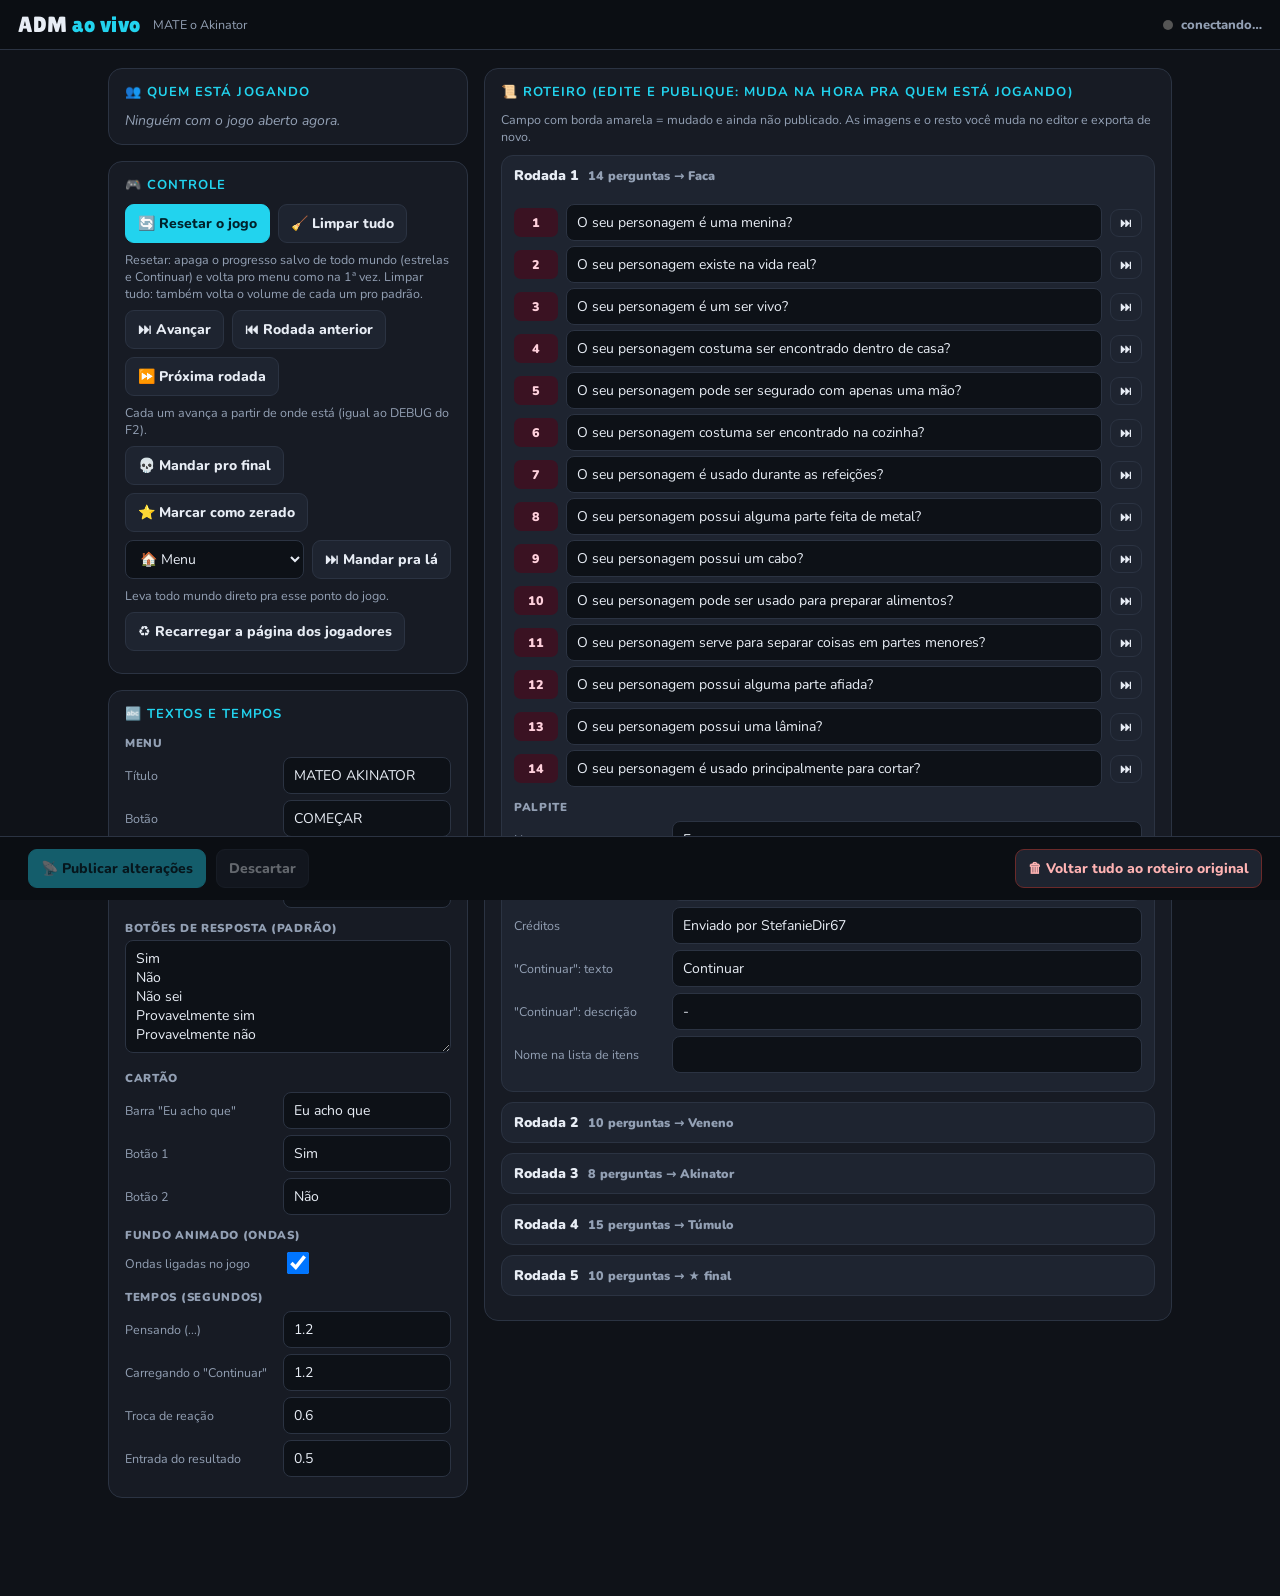
==== commit 9c1915c0: "Add files via upload" ====
--- a/ADM/index.html
+++ b/ADM/index.html
@@ -89,8 +89,11 @@
     </div>
     <div class="card">
       <h2>🎮 Controle</h2>
-      <div class="linha"><button class="btn prim" id="b-reset">🔄 Resetar o jogo</button></div>
-      <p class="ajuda">Todo mundo que está com o jogo aberto volta pro começo (menu).</p>
+      <div class="linha"><button class="btn prim" id="b-reset">🔄 Resetar o jogo</button><button class="btn" id="b-limpar">🧹 Limpar tudo</button></div>
+      <p class="ajuda">Resetar: apaga o progresso salvo de todo mundo (estrelas e Continuar) e volta pro menu como na 1ª vez. Limpar tudo: também volta o volume de cada um pro padrão.</p>
+      <div class="linha"><button class="btn" id="b-avancar">⏭ Avançar</button><button class="btn" id="b-anterior">⏮ Rodada anterior</button><button class="btn" id="b-proxima">⏩ Próxima rodada</button></div>
+      <p class="ajuda">Cada um avança a partir de onde está (igual ao DEBUG do F2).</p>
+      <div class="linha"><button class="btn" id="b-final">💀 Mandar pro final</button><button class="btn" id="b-zerou">⭐ Marcar como zerado</button></div>
       <div class="linha"><select id="sel-ir" style="flex:1;min-width:0"></select><button class="btn" id="b-ir">⏭ Mandar pra lá</button></div>
       <p class="ajuda">Leva todo mundo direto pra esse ponto do jogo.</p>
       <div class="linha"><button class="btn" id="b-recarregar">♻ Recarregar a página dos jogadores</button></div>
@@ -118,7 +121,3407 @@
 </footer>
 <div class="toast" id="toast"></div>
 <script>
-window.ADM_BASE = {"versao":16,"fonte":{"familia":"Arima","google":true},"fundo":{"imagem":"a_fundo","cor":"#363636","modo":"cobrir","posX":0,"posY":0,"desfoque":0,"escurecer":0,"zoom":1,"x":0,"y":0,"rotacao":0,"espelhar":false,"brilho":1,"saturacao":1},"personagem":{"x":594,"y":535,"largura":320,"altura":420,"escala":1.32,"rotacao":0,"espelharX":true,"espelharY":false,"sombra":true,"opacidade":1,"z":10},"painel":{"x":990,"y":540,"largura":420,"escala":1,"rotacao":0},"resultado":{"x":990,"y":540,"largura":420,"escala":0.9,"rotacao":0,"fotoLargura":210,"fotoAltura":210,"mostrarCreditos":true,"mostrarCopyright":true,"topoLargura":0,"topoAltura":0,"caixaLargura":0,"caixaAltura":0,"fotoPreencher":false},"cores":{"numeroFundo":"#183e52","numeroTexto":"#ffffff","losango":"#728c9d","perguntaFundo":"#ffffff","perguntaFundoAlfa":0.85,"perguntaTexto":"#1f2d3d","respostasFundo":"#dce6f2","respostasFundoAlfa":0.65,"respostasBorda":"#ffffff","respostasBordaAlfa":0.8,"respostaTexto":"#1a2a3a","hover1":"#ffffff","hover2":"#edf3f9","spinner":"#1f3a4b","resFundo":"#dce6f2","resFundoAlfa":0.75,"resBorda":"#ffffff","resBordaAlfa":0.85,"tituloFundo":"#1f3a4b","tituloTexto":"#ffffff","nome":"#1f3a4b","desc":"#556b7d","botaoFundo":"#1f3a4b","botaoHover":"#122532","botaoTexto":"#ffffff","creditos":"#1f3a4b","copyright":"#556b7d"},"tamanhos":{"numero":18,"pergunta":16,"resposta":15,"titulo":16,"nome":22,"desc":14,"botao":15,"creditos":16},"textos":{"tituloPagina":"MATE o Akinator","respostas":["Sim","Não","Não sei","Provavelmente sim","Provavelmente não"],"euAchoQue":"Eu acho que","sim":"Sim","nao":"Não","copyright":"© Copyright / IP Policy"},"tempos":{"pensando":1200,"transicaoReacao":600,"entradaResultado":500,"sumir":700,"revelacao":1400,"carregarCartao":1200,"fundo":600,"efeitos":600},"reacaoErrou":"a_gcvu3rh","trava":{"ativa":true,"site":""},"extras":[{"id":"eojj20jp","nome":"Imagem do ChatGPT 13 de out. de 2026, 18_28_55","imagem":"a_qj0kl6b","x":960,"y":540,"largura":700,"escala":1,"rotacao":0,"espelharX":false,"espelharY":false,"opacidade":1,"z":10,"visivel":true,"esconderNaRevelacao":false,"noMenu":false,"onde":"jogo","animacao":"nenhuma","camadaFundo":true,"tela":true,"ajuste":{"modo":"esticar","posX":50,"posY":50,"zoom":1,"x":0,"y":0,"rotacao":0,"espelhar":false,"desfoque":0,"escurecer":0,"brilho":1,"saturacao":1}},{"id":"ewoi9s32","nome":"Modelo minimalista com dois painéis brancos","imagem":"a_82vda5t","x":960,"y":540,"largura":700,"escala":1,"rotacao":0,"espelharX":false,"espelharY":false,"opacidade":0.33,"z":1,"visivel":true,"esconderNaRevelacao":false,"noMenu":false,"onde":"jogo","animacao":"nenhuma","camadaFundo":true,"tela":true,"ajuste":{"modo":"esticar","posX":50,"posY":50,"zoom":1,"x":0,"y":20,"rotacao":0,"espelhar":false,"desfoque":0,"escurecer":0,"brilho":1,"saturacao":1}}],"rodadas":[{"perguntas":[{"texto":"O seu personagem é uma menina?","reacao":"a_vullv0q","efeitos":{},"transicao":{"entrada":null,"saida":null}},{"texto":"O seu personagem existe na vida real?","reacao":"a_nvlfsnp"},{"texto":"O seu personagem é um ser vivo?","reacao":"a_gcvu3rh"},{"texto":"O seu personagem costuma ser encontrado dentro de casa?","reacao":"a_vullv0q"},{"texto":"O seu personagem pode ser segurado com apenas uma mão?","reacao":"a_lq5qe5a"},{"texto":"O seu personagem costuma ser encontrado na cozinha?","reacao":"a_vullv0q"},{"texto":"O seu personagem é usado durante as refeições?","reacao":"a_42fjkiq"},{"texto":"O seu personagem possui alguma parte feita de metal?","reacao":"a_nvlfsnp"},{"texto":"O seu personagem possui um cabo?","reacao":"a_63itt2b"},{"texto":"O seu personagem pode ser usado para preparar alimentos?","reacao":"a_vullv0q"},{"texto":"O seu personagem serve para separar coisas em partes menores?","reacao":"a_nvlfsnp"},{"texto":"O seu personagem possui alguma parte afiada?","reacao":"a_lq5qe5a"},{"texto":"O seu personagem possui uma lâmina?","reacao":"a_ldjr1uf"},{"texto":"O seu personagem é usado principalmente para cortar?","reacao":"a_nvlfsnp"}],"tipo":"resultado","reacaoInicio":null,"resultado":{"nome":"Faca","desc":"Objeto","creditos":"Enviado por StefanieDir67","imagem":"a_ggclvyb","reacao":"a_dwt1uxz","foto":{"zoom":2.25,"offX":21,"offY":0,"ajuste":"conter","espelharX":false,"rotacao":0},"mostrarTitulo":true,"titulo":"","sim":"","nao":""},"revelacao":{"imagem":null,"x":960,"y":540,"largura":1100,"altura":900,"escala":1,"rotacao":0,"espelharX":false,"espelharY":false,"sombra":true,"esconderPersonagem":true,"estilo":"sombrio","tempoPreto":1.5,"espera":1,"aparecer":"degraus","degraus":6,"tempoAparecer":2.5,"filme":{"ativo":true,"intensidade":0.7,"sepia":true},"falas":["Olá.","Você achou mesmo que podia me matar?"],"falaFonte":"VT323","falaTamanho":54,"falaCor":"#ffffff","falaY":1010,"falaVelocidade":14,"falaPausa":1.2,"falaSom":true,"falaTom":220,"falaVolume":0.6,"jumpscare":{"ativo":false,"depois":1,"zoom":2.6,"duracao":1.2,"tremor":25,"glitch":true,"flash":true,"flashCor":"#ff0000","grito":true,"volume":0.4,"fim":"preto"},"falaX":960,"ataque":{"ativo":true,"imagem":null,"quadros":5,"duracoes":null,"golpe":2,"x":960,"y":520,"altura":820,"rotacao":0,"espelhar":false,"velocidade":1,"vezes":1,"depois":0.35,"som":true,"volume":0.6,"tremor":14,"flash":true,"flashCor":"#ff0000","flashForca":0.3,"tremerAlvo":false,"piscarAlvo":false,"tirarPreto":true,"contorno":true},"textoSome":0.4,"someAposFalas":true,"bug":{"ativo":true,"depois":0.15,"duracao":0.9,"glitch":1,"tremor":14,"cores":true,"imagem":true,"som":true,"volume":0.4},"avancar":"clique","cliqueCompleta":true,"seta":{"ativo":true,"texto":"▼","cor":"#ffffff","tamanho":0.7,"animacao":"pular","posicao":"fim"},"imagem2":{"imagem":null,"quando":"fimAtaque","dx":0,"dy":0,"escala":1,"aparecer":"corte","tempoAparecer":0.2,"fica":0,"tremer":10,"piscarVermelho":true,"noBug":true,"modo":"leve","forca":1}},"fundo":null,"continuar":{"ativo":true,"nome":"Continuar","desc":"-","creditos":"","imagem":null,"reacao":"a_vullv0q","foto":{"zoom":1,"offX":0,"offY":0,"ajuste":"cobrir","espelharX":false,"rotacao":0},"mostrarTitulo":true,"titulo":"‎ ","sim":"","nao":""},"efeitos":{},"item":{"comportamento":"andar","imagem":"a_m21ja55","largura":150,"escala":1,"rotacao":0,"espelharX":false,"opacidade":1,"z":15,"desde":"resultado","saiDaFoto":true,"x":1500,"y":820,"velocidade":170,"distancia":160,"balancar":true,"virar":false,"area":{"x1":0,"x2":1920,"y1":0,"y2":1080},"sujeira":{"cor":"#5bd62a","opacidade":0.55,"frequencia":1.2,"tamanho":60,"max":60,"escorrer":true,"gotas":true,"fumaca":true,"frente":true,"duraNaTela":30,"someEm":3},"aparicoes":{"quantidade":3,"opacidade":0.1,"tamanho":320,"ciclo":6,"imagens":[],"emoji":"","animacao":"flutuar","desfoque":0,"rampa":6},"clima":{"ativo":false,"escurecer":0.25,"dessaturar":0.5,"tom":"#4a0000","tomForca":0.25,"vinheta":0.5,"nevoa":0.3},"emoji":"🔪","zona":{"modo":"livre","margem":40,"porLado":false,"esq":40,"dir":40,"cima":40,"baixo":40,"x":812,"y":540,"w":765,"h":565,"mostrar":true},"nascer":"longe","surgir":"pop","surgirDuracao":0.6,"porCima":true},"lista":{"ativo":true,"nome":"","imagem":"a_m21ja55","emoji":"🔪","oculto":null},"series":[],"fundoAjuste":null,"ondas":null},{"perguntas":[{"texto":"O seu personagem deve ser mantido longe de crianças?","reacao":"a_oldpfpv","efeitos":{"glitch":{"intensidade":0.7,"frequencia":1,"duracao":1,"atraso":0,"ativo":true,"entrada":0.05,"saida":0.2,"repetir":0,"variacao":"constante","audio":{"tipo":"padrao","som":null,"volume":0.6,"quando":"rajada","tom":1,"fadeOut":0.05}}},"transicao":{"entrada":null,"saida":null}},{"texto":"O seu personagem pode ser perigoso para seres humanos?","reacao":"a_ldjr1uf","efeitos":{"tremor":{"intensidade":6,"modo":"constante","duracao":1,"atraso":0,"ativo":true,"entrada":0.05,"saida":0.2,"variacao":"constante","audio":{"tipo":"padrao","som":null,"volume":0.4,"quando":"inicio"},"repetir":0},"escuridao":{"intensidade":0.95,"tamanho":0.15,"piscar":false,"centro":"tela","duracao":1,"atraso":0,"ativo":false,"entrada":0.05,"saida":0.2,"repetir":0,"variacao":"constante","audio":{"tipo":"padrao","som":null,"volume":0.4,"quando":"inicio"}},"zoom":{"intensidade":0.08,"periodo":2,"duracao":1,"atraso":0,"ativo":true,"entrada":0.05,"saida":0.2,"variacao":"constante","audio":{"tipo":"padrao","som":null,"volume":0.4,"quando":"inicio"},"repetir":0}},"transicao":{"entrada":null,"saida":null}},{"texto":"O seu personagem aparece com frequência em histórias de mistério?","reacao":"a_nvlfsnp","efeitos":{},"transicao":{"entrada":null,"saida":null}},{"texto":"O seu personagem pode ser encontrado em um recipiente?","reacao":"a_63itt2b"},{"texto":"O seu personagem pode assumir a forma de um líquido?","reacao":"a_nvlfsnp","efeitos":{"imagem":{"imagens":[{"imagem":"a_u6r4ris","x":960,"y":540,"largura":500,"escala":1.76,"rotacao":0,"opacidade":0.06,"z":25,"animEntrada":"pop","animSaida":"glitch","movimento":"nada","forcaMov":1,"atraso":0}],"duracao":0.6,"atraso":0,"entrada":0.15,"saida":0.3,"ativo":true,"variacao":"constante","audio":{"tipo":"padrao","som":null,"volume":0.6,"quando":"inicio","tom":1,"fadeOut":0.05},"repetir":0},"escuridao":{"intensidade":0.7,"tamanho":0.45,"piscar":false,"centro":"tela","duracao":1,"atraso":0,"ativo":true,"entrada":0.05,"saida":0.2,"variacao":"constante","audio":{"tipo":"padrao","som":null,"volume":0.6,"quando":"inicio","tom":1,"fadeOut":0.05},"repetir":0},"glitch":{"intensidade":0.5,"frequencia":0.5,"duracao":1,"atraso":0,"ativo":true,"entrada":0.05,"saida":0.2,"variacao":"constante","audio":{"tipo":"padrao","som":null,"volume":0.6,"quando":"rajada","tom":1,"fadeOut":0.05},"repetir":0}},"transicao":{"entrada":null,"saida":null}},{"texto":"O seu personagem costuma possuir algum tipo de aviso em sua embalagem?","reacao":"a_63itt2b"},{"texto":"O seu personagem pode causar intoxicação?","reacao":"a_ldjr1uf"},{"texto":"O seu personagem pode ser encontrado na natureza?","reacao":"a_gcvu3rh"},{"texto":"O seu personagem está associado a um símbolo de caveira?","reacao":"a_ldjr1uf","efeitos":{"escuridao":{"intensidade":0.4,"tamanho":0.15,"piscar":true,"centro":"tela","duracao":1,"atraso":0,"ativo":true,"entrada":0.05,"saida":0.2,"repetir":0,"variacao":"constante","audio":{"tipo":"padrao","som":null,"volume":0.4,"quando":"inicio"}},"zoom":{"intensidade":0.08,"periodo":2,"duracao":1,"atraso":0,"ativo":true,"entrada":0.05,"saida":0.2,"repetir":0,"variacao":"constante","audio":{"tipo":"padrao","som":null,"volume":0.4,"quando":"inicio"}},"filtro":{"pb":0,"escurecer":0,"contraste":0,"tom":"#8a0000","tomForca":0.3,"inverter":false,"duracao":0,"atraso":0,"ativo":false,"entrada":0.4,"saida":0.4,"variacao":"constante","audio":{"tipo":"padrao","som":null,"volume":0.4,"quando":"inicio"}},"filme":{"intensidade":0.6,"sepia":true,"duracao":0,"atraso":0,"ativo":false,"entrada":0.4,"saida":0.4,"variacao":"constante","audio":{"tipo":"padrao","som":null,"volume":0.4,"quando":"loop"}},"aparicoes":{"imagem":null,"imagens":[],"emoji":"👻","quantidade":3,"opacidade":0.1,"tamanho":320,"ciclo":6,"animacao":"flutuar","desfoque":0,"duracao":0,"atraso":0,"ativo":false,"entrada":0.4,"saida":0.4,"variacao":"constante","audio":{"tipo":"padrao","som":null,"volume":0.4,"quando":"inicio"}},"batimento":{"cor":"#8a0000","intensidade":0.6,"bpm":70,"zoom":true,"som":false,"volume":0.7,"duracao":0,"atraso":0,"ativo":false,"entrada":0.4,"saida":0.4,"variacao":"constante","audio":{"tipo":"mudo","som":null,"volume":0.7,"quando":"rajada"}},"nevoa":{"intensidade":0.7,"duracao":0,"atraso":0,"ativo":false,"entrada":0.4,"saida":0.4,"variacao":"constante","audio":{"tipo":"padrao","som":null,"volume":0.4,"quando":"loop"}}},"transicao":{"entrada":null,"saida":null}},{"texto":"O seu personagem é conhecido principalmente por ser tóxico?","reacao":"a_42fjkiq"}],"tipo":"resultado","reacaoInicio":null,"resultado":{"nome":"Veneno","desc":"-","creditos":"Enviado por kekw95","imagem":"a_4mlscok","reacao":"a_dwt1uxz","foto":{"zoom":1,"offX":0,"offY":0,"ajuste":"cobrir","espelharX":false,"rotacao":0},"mostrarTitulo":true,"titulo":"","sim":"","nao":""},"revelacao":{"imagem":null,"x":960,"y":540,"largura":1100,"altura":900,"escala":1,"rotacao":0,"espelharX":false,"espelharY":false,"sombra":true,"esconderPersonagem":true,"estilo":"sombrio","tempoPreto":1.5,"espera":1,"aparecer":"degraus","degraus":6,"tempoAparecer":2.5,"filme":{"ativo":true,"intensidade":0.7,"sepia":true},"falas":["Olá.","Você achou mesmo que podia me matar?"],"falaFonte":"VT323","falaTamanho":54,"falaCor":"#ffffff","falaY":1010,"falaVelocidade":14,"falaPausa":1.2,"falaSom":true,"falaTom":220,"falaVolume":0.6,"jumpscare":{"ativo":false,"depois":1,"zoom":2.6,"duracao":1.2,"tremor":25,"glitch":true,"flash":true,"flashCor":"#ff0000","grito":true,"volume":0.4,"fim":"preto"},"falaX":960,"ataque":{"ativo":true,"imagem":null,"quadros":5,"duracoes":null,"golpe":2,"x":960,"y":520,"altura":820,"rotacao":0,"espelhar":false,"velocidade":1,"vezes":1,"depois":0.35,"som":true,"volume":0.6,"tremor":14,"flash":true,"flashCor":"#ff0000","flashForca":0.3,"tremerAlvo":false,"piscarAlvo":false,"tirarPreto":true,"contorno":true},"textoSome":0.4,"someAposFalas":true,"bug":{"ativo":true,"depois":0.15,"duracao":0.9,"glitch":1,"tremor":14,"cores":true,"imagem":true,"som":true,"volume":0.4},"avancar":"clique","cliqueCompleta":true,"seta":{"ativo":true,"texto":"▼","cor":"#ffffff","tamanho":0.7,"animacao":"pular","posicao":"fim"},"imagem2":{"imagem":null,"quando":"fimAtaque","dx":0,"dy":0,"escala":1,"aparecer":"corte","tempoAparecer":0.2,"fica":0,"tremer":10,"piscarVermelho":true,"noBug":true,"modo":"leve","forca":1}},"fundo":null,"continuar":{"ativo":true,"nome":"Continuar","desc":"","creditos":"","imagem":null,"reacao":"a_42fjkiq","foto":{"zoom":1,"offX":0,"offY":0,"ajuste":"cobrir","espelharX":false,"rotacao":0},"mostrarTitulo":true,"titulo":"‎ ","sim":"","nao":"","efeitos":{"glitch":{"intensidade":0.5,"frequencia":0.5,"duracao":1,"atraso":0,"ativo":true,"entrada":0.05,"saida":0.2,"variacao":"constante","audio":{"tipo":"padrao","som":null,"volume":0.4,"quando":"rajada"},"repetir":0}}},"efeitos":{},"item":{"comportamento":"andarSujar","imagem":"a_3dv65vs","largura":160,"escala":1,"rotacao":0,"espelharX":false,"opacidade":1,"z":15,"desde":"resultado","saiDaFoto":true,"x":1500,"y":820,"velocidade":140,"distancia":160,"balancar":true,"virar":false,"area":{"x1":0,"x2":1920,"y1":0,"y2":1080},"sujeira":{"cor":"#5bd62a","opacidade":0.55,"frequencia":1.2,"tamanho":60,"max":60,"escorrer":true,"gotas":true,"fumaca":true,"frente":true,"duraNaTela":30,"someEm":3},"aparicoes":{"quantidade":3,"opacidade":0.1,"tamanho":320,"ciclo":6,"imagens":[],"emoji":"","animacao":"flutuar","desfoque":0,"rampa":6},"clima":{"ativo":false,"escurecer":0.25,"dessaturar":0.5,"tom":"#4a0000","tomForca":0.25,"vinheta":0.5,"nevoa":0.3},"emoji":"","zona":{"modo":"livre","margem":40,"porLado":false,"esq":40,"dir":40,"cima":40,"baixo":40,"x":812,"y":540,"w":765,"h":565,"mostrar":true},"nascer":"longe","surgir":"pop","surgirDuracao":0.6,"porCima":true},"lista":{"ativo":true,"nome":"","imagem":"a_3dv65vs","emoji":"","oculto":null},"series":[],"fundoAjuste":null},{"perguntas":[{"texto":"O s-seu personagem consegue falar?","reacao":"a_ldjr1uf","efeitos":{"glitch":{"intensidade":0.5,"frequencia":0.5,"duracao":1,"atraso":0,"ativo":true,"entrada":0.05,"saida":0.2,"variacao":"constante","audio":{"tipo":"padrao","som":null,"volume":0.6,"quando":"rajada","tom":1,"fadeOut":0.05},"repetir":0}},"transicao":{"entrada":null,"saida":null}},{"texto":"O seu personagem possui poderes sobrenaturais?","reacao":"a_lq5qe5a","efeitos":{"batimento":{"cor":"#8a0000","intensidade":0.6,"bpm":70,"zoom":true,"som":false,"volume":0.7,"duracao":0,"atraso":0,"ativo":true,"entrada":0.4,"saida":0.4,"variacao":"constante","audio":{"tipo":"padrao","som":null,"volume":0.7,"quando":"rajada"}}},"transicao":{"entrada":null,"saida":null}},{"texto":"O seu personagem usa alguma coisa na cabeça?","reacao":"a_nvlfsnp"},{"texto":"O seu personagem costuma fazer muitas perguntas?","reacao":"a_lq5qe5a"},{"texto":"O seu personagem tenta descobrir em quem você está pensando?","reacao":"a_42fjkiq","efeitos":{"aparicoes":{"imagem":null,"imagens":[],"emoji":"👁️","quantidade":11,"opacidade":0.1,"tamanho":320,"ciclo":6,"animacao":"flutuar","desfoque":0,"duracao":0,"atraso":0,"ativo":true,"entrada":0.4,"saida":0.4,"variacao":"constante","audio":{"tipo":"padrao","som":null,"volume":0.6,"quando":"inicio","tom":1,"fadeOut":0.05}}},"transicao":{"entrada":null,"saida":null}},{"texto":"O seu personagem usa um turbante?","reacao":"a_gbqe4gh","efeitos":{"glitch":{"intensidade":0.7,"frequencia":1,"duracao":1,"atraso":0,"ativo":true,"entrada":0.05,"saida":0.2,"variacao":"constante","audio":{"tipo":"padrao","som":null,"volume":0.4,"quando":"rajada"},"repetir":0}},"transicao":{"entrada":null,"saida":null}},{"texto":"O seu personagem consegue adivinhar personagens?","reacao":"a_tc15bsk"},{"texto":"O seu personagem está fazendo estas perguntas agora?","reacao":"a_knkx7sf","efeitos":{"glitch":{"intensidade":0.5,"frequencia":0.5,"duracao":0,"atraso":0,"ativo":true,"entrada":0.4,"saida":0.4,"variacao":"constante","audio":{"tipo":"padrao","som":null,"volume":0.6,"quando":"rajada","tom":1,"fadeOut":0.05}},"aparicoes":{"imagem":null,"imagens":[],"emoji":"👁️","quantidade":8,"opacidade":0.1,"tamanho":320,"ciclo":6,"animacao":"flutuar","desfoque":0,"duracao":0,"atraso":0,"ativo":true,"entrada":0.4,"saida":0.4,"variacao":"constante","audio":{"tipo":"padrao","som":null,"volume":0.6,"quando":"inicio","tom":1,"fadeOut":0.05}}},"transicao":{"entrada":null,"saida":null}}],"tipo":"resultado","reacaoInicio":null,"resultado":{"nome":"Akinator","desc":"Gênio","creditos":"","imagem":"a_cfn0zsf","reacao":"a_76gzcik","foto":{"zoom":1.08,"offX":5,"offY":-3,"ajuste":"cobrir","espelharX":false,"rotacao":0},"mostrarTitulo":true,"titulo":"","sim":"","nao":""},"revelacao":{"imagem":null,"x":960,"y":540,"largura":1100,"altura":900,"escala":1,"rotacao":0,"espelharX":false,"espelharY":false,"sombra":true,"esconderPersonagem":true,"estilo":"sombrio","tempoPreto":1.5,"espera":1,"aparecer":"degraus","degraus":6,"tempoAparecer":2.5,"filme":{"ativo":true,"intensidade":0.7,"sepia":true},"falas":["Olá.","Você achou mesmo que podia me matar?"],"falaFonte":"VT323","falaTamanho":54,"falaCor":"#ffffff","falaY":1010,"falaVelocidade":14,"falaPausa":1.2,"falaSom":true,"falaTom":220,"falaVolume":0.6,"jumpscare":{"ativo":false,"depois":1,"zoom":2.6,"duracao":1.2,"tremor":25,"glitch":true,"flash":true,"flashCor":"#ff0000","grito":true,"volume":0.4,"fim":"preto"},"falaX":960,"ataque":{"ativo":true,"imagem":null,"quadros":5,"duracoes":null,"golpe":2,"x":960,"y":520,"altura":820,"rotacao":0,"espelhar":false,"velocidade":1,"vezes":1,"depois":0.35,"som":true,"volume":0.6,"tremor":14,"flash":true,"flashCor":"#ff0000","flashForca":0.3,"tremerAlvo":false,"piscarAlvo":false,"tirarPreto":true,"contorno":true},"textoSome":0.4,"someAposFalas":true,"bug":{"ativo":true,"depois":0.15,"duracao":0.9,"glitch":1,"tremor":14,"cores":true,"imagem":true,"som":true,"volume":0.4},"avancar":"clique","cliqueCompleta":true,"seta":{"ativo":true,"texto":"▼","cor":"#ffffff","tamanho":0.7,"animacao":"pular","posicao":"fim"},"imagem2":{"imagem":null,"quando":"fimAtaque","dx":0,"dy":0,"escala":1,"aparecer":"corte","tempoAparecer":0.2,"fica":0,"tremer":10,"piscarVermelho":true,"noBug":true,"modo":"leve","forca":1}},"fundo":null,"continuar":{"ativo":true,"nome":"Continuar...?","desc":"...","creditos":"","imagem":null,"reacao":"a_uj9gq7l","foto":{"zoom":1.08,"offX":3,"offY":-5,"ajuste":"cobrir","espelharX":false,"rotacao":0},"mostrarTitulo":true,"titulo":"‎ ...","sim":"Sim?","nao":"Sim!","efeitos":{"batimento":{"cor":"#8a0000","intensidade":0.6,"bpm":70,"zoom":true,"som":false,"volume":0.7,"duracao":0,"atraso":0,"ativo":true,"entrada":0.4,"saida":0.4,"variacao":"constante","audio":{"tipo":"mudo","som":null,"volume":0.7,"quando":"rajada"}},"zoom":{"intensidade":0.08,"periodo":2,"duracao":0,"atraso":0,"ativo":false,"entrada":0.4,"saida":0.4,"variacao":"constante","audio":{"tipo":"padrao","som":null,"volume":0.4,"quando":"inicio"}},"escuridao":{"intensidade":0.7,"tamanho":0.45,"piscar":false,"centro":"tela","duracao":0,"atraso":0,"ativo":false,"entrada":0.4,"saida":0.4,"variacao":"constante","audio":{"tipo":"padrao","som":null,"volume":0.4,"quando":"inicio"}},"tremor":{"intensidade":6,"modo":"constante","duracao":0,"atraso":0,"ativo":false,"entrada":0.4,"saida":0.4,"variacao":"constante","audio":{"tipo":"padrao","som":null,"volume":0.4,"quando":"inicio"}},"glitch":{"intensidade":0.5,"frequencia":0.5,"duracao":0,"atraso":0,"ativo":true,"entrada":0.4,"saida":0.4,"variacao":"constante","audio":{"tipo":"padrao","som":null,"volume":0.4,"quando":"rajada"}},"filtro":{"pb":0,"escurecer":0,"contraste":0,"tom":"#8a0000","tomForca":0.3,"inverter":false,"duracao":0,"atraso":0,"ativo":false,"entrada":0.4,"saida":0.4,"variacao":"constante","audio":{"tipo":"padrao","som":null,"volume":0.4,"quando":"inicio"}}},"fotoPropria":true},"efeitos":{},"item":{"comportamento":"nenhum","imagem":null,"largura":160,"escala":1,"rotacao":0,"espelharX":false,"opacidade":1,"z":15,"desde":"resultado","saiDaFoto":true,"x":1500,"y":820,"velocidade":140,"distancia":160,"balancar":true,"virar":false,"area":{"x1":0,"x2":1920,"y1":0,"y2":1080},"sujeira":{"cor":"#5bd62a","opacidade":0.55,"frequencia":1.2,"tamanho":60,"max":60,"escorrer":true,"gotas":true,"fumaca":true,"frente":true,"duraNaTela":30,"someEm":3},"aparicoes":{"quantidade":3,"opacidade":0.1,"tamanho":320,"ciclo":6,"imagens":[],"emoji":"","animacao":"flutuar","desfoque":0,"rampa":6},"clima":{"ativo":false,"escurecer":0.25,"dessaturar":0.5,"tom":"#4a0000","tomForca":0.25,"vinheta":0.5,"nevoa":0.3},"emoji":"","zona":{"modo":"adivinhador","margem":40,"porLado":false,"esq":40,"dir":40,"cima":40,"baixo":40,"x":740,"y":540,"w":560,"h":700,"mostrar":true},"nascer":"longe","surgir":"pop","surgirDuracao":0.6,"porCima":true},"lista":{"ativo":true,"nome":"","imagem":"a_cfn0zsf","emoji":"","oculto":null},"series":[],"fundoAjuste":null},{"perguntas":[{"texto":"O seu personagem pode ser maior que uma pessoa?","reacao":"a_nvlfsnp"},{"texto":"O seu personagem normalmente fica do lado de fora?","reacao":"a_oldpfpv"},{"texto":"O seu personagem pode ser encontrado em locais públicos?","reacao":"a_vullv0q"},{"texto":"O seu personagem foi construído por seres humanos?","reacao":"a_gcvu3rh"},{"texto":"O seu personagem normalmente permanece no mesmo lugar?","reacao":"a_x8ia1sl"},{"texto":"O seu personagem pode durar dezenas de anos?","reacao":"a_lq5qe5a"},{"texto":"O seu personagem pode possuir palavras escritas nele?","reacao":"a_gbqe4gh","efeitos":{"tremor":{"intensidade":6,"modo":"constante","duracao":1,"atraso":0,"ativo":true,"entrada":0.05,"saida":0.2,"variacao":"constante","audio":{"tipo":"padrao","som":null,"volume":0.4,"quando":"inicio"},"repetir":0}},"transicao":{"entrada":null,"saida":null}},{"texto":"O seu personagem pode possuir números?","reacao":"a_lq5qe5a"},{"texto":"O seu personagem pode possuir o nome de alguém?","reacao":"a_ldjr1uf","efeitos":{"filme":{"intensidade":0.23,"sepia":false,"duracao":0,"atraso":0,"ativo":false,"entrada":0.4,"saida":0.4,"variacao":"constante","audio":{"tipo":"padrao","som":null,"volume":0.4,"quando":"loop"}}},"transicao":{"entrada":null,"saida":null}},{"texto":"O seu personagem pode ser feito de pedra?","reacao":"a_knkx7sf"},{"texto":"O seu personagem pode possuir uma fotografia de uma pessoa?","reacao":"a_4fus7zt","efeitos":{"imagem":{"imagens":[{"imagem":"a_u6r4ris","x":960,"y":540,"largura":500,"escala":1.52,"rotacao":0,"opacidade":0.13,"z":25,"animEntrada":"esquerda","animSaida":"direita","movimento":"nada","forcaMov":1,"atraso":0}],"duracao":0.4,"atraso":0,"entrada":1.3,"saida":1.3,"ativo":true,"variacao":"constante","audio":{"tipo":"padrao","som":null,"volume":0.6,"quando":"inicio","tom":1,"fadeOut":0.05},"repetir":0}},"transicao":{"entrada":null,"saida":null}},{"texto":"O seu personagem está relacionado a lembranças?","reacao":"a_4fus7zt"},{"texto":"O seu personagem normalmente possui duas datas relacionadas à mesma pessoa?","reacao":"a_knkx7sf"},{"texto":"O seu personagem costuma ser encontrado em cemitérios?","reacao":"a_x8ia1sl"},{"texto":"O seu personagem identifica o local onde uma pessoa foi sepultada?","reacao":"a_gcvu3rh","efeitos":{"aparicoes":{"imagem":null,"imagens":[],"emoji":"👁️","quantidade":10,"opacidade":0.21,"tamanho":320,"ciclo":6,"animacao":"flutuar","desfoque":0,"duracao":0,"atraso":0,"ativo":true,"entrada":0.4,"saida":0.4,"variacao":"constante","audio":{"tipo":"padrao","som":null,"volume":0.4,"quando":"inicio"}}},"transicao":{"entrada":null,"saida":null}}],"tipo":"resultado","reacaoInicio":null,"resultado":{"nome":"Túmulo","desc":"-","creditos":"Enviado por ghostfacefan123","imagem":"a_wodg83a","reacao":"a_dwt1uxz","foto":{"zoom":1,"offX":0,"offY":0,"ajuste":"cobrir","espelharX":false,"rotacao":0},"mostrarTitulo":true,"titulo":"","sim":"","nao":""},"revelacao":{"imagem":null,"x":960,"y":540,"largura":1100,"altura":900,"escala":1,"rotacao":0,"espelharX":false,"espelharY":false,"sombra":true,"esconderPersonagem":true,"estilo":"sombrio","tempoPreto":1.5,"espera":1,"aparecer":"degraus","degraus":6,"tempoAparecer":2.5,"filme":{"ativo":true,"intensidade":0.7,"sepia":true},"falas":["Olá.","Você achou mesmo que podia me matar?"],"falaFonte":"VT323","falaTamanho":54,"falaCor":"#ffffff","falaY":1010,"falaVelocidade":14,"falaPausa":1.2,"falaSom":true,"falaTom":220,"falaVolume":0.6,"jumpscare":{"ativo":false,"depois":1,"zoom":2.6,"duracao":1.2,"tremor":25,"glitch":true,"flash":true,"flashCor":"#ff0000","grito":true,"volume":0.4,"fim":"preto"},"falaX":960,"ataque":{"ativo":true,"imagem":null,"quadros":5,"duracoes":null,"golpe":2,"x":960,"y":520,"altura":820,"rotacao":0,"espelhar":false,"velocidade":1,"vezes":1,"depois":0.35,"som":true,"volume":0.6,"tremor":14,"flash":true,"flashCor":"#ff0000","flashForca":0.3,"tremerAlvo":false,"piscarAlvo":false,"tirarPreto":true,"contorno":true},"textoSome":0.4,"someAposFalas":true,"bug":{"ativo":true,"depois":0.15,"duracao":0.9,"glitch":1,"tremor":14,"cores":true,"imagem":true,"som":true,"volume":0.4},"avancar":"clique","cliqueCompleta":true,"seta":{"ativo":true,"texto":"▼","cor":"#ffffff","tamanho":0.7,"animacao":"pular","posicao":"fim"},"imagem2":{"imagem":null,"quando":"fimAtaque","dx":0,"dy":0,"escala":1,"aparecer":"corte","tempoAparecer":0.2,"fica":0,"tremer":10,"piscarVermelho":true,"noBug":true,"modo":"leve","forca":1}},"fundo":null,"continuar":{"ativo":true,"nome":"??????","desc":"Você ainda quer continuar???","creditos":"Enviado por Continuar???","imagem":null,"reacao":"a_z2p25gp","foto":{"zoom":1,"offX":0,"offY":0,"ajuste":"cobrir","espelharX":false,"rotacao":0},"mostrarTitulo":true,"titulo":"Continuar??????","sim":"Não","nao":"Sim??","efeitos":{"glitch":{"intensidade":0.5,"frequencia":0.5,"duracao":0,"atraso":0,"ativo":true,"entrada":0.4,"saida":0.4,"variacao":"constante","audio":{"tipo":"padrao","som":null,"volume":0.4,"quando":"rajada"}},"filme":{"intensidade":0.6,"sepia":true,"duracao":0,"atraso":0,"ativo":true,"entrada":0.4,"saida":0.4,"variacao":"constante","audio":{"tipo":"padrao","som":null,"volume":0.4,"quando":"loop"}}}},"efeitos":{},"item":{"comportamento":"fixo","imagem":"a_oyyjw8v","largura":262,"escala":1.888,"rotacao":0,"espelharX":true,"opacidade":1,"z":15,"desde":"resultado","saiDaFoto":true,"x":274,"y":833,"velocidade":140,"distancia":160,"balancar":true,"virar":false,"area":{"x1":0,"x2":1920,"y1":0,"y2":1080},"sujeira":{"cor":"#5bd62a","opacidade":0.55,"frequencia":1.2,"tamanho":60,"max":60,"escorrer":true,"gotas":true,"fumaca":true,"frente":true,"duraNaTela":30,"someEm":3},"aparicoes":{"quantidade":3,"opacidade":0.1,"tamanho":320,"ciclo":6,"imagens":[],"emoji":"","animacao":"flutuar","desfoque":0,"rampa":6},"clima":{"ativo":true,"escurecer":0.1,"dessaturar":1,"tom":"#4a0000","tomForca":0.07,"vinheta":0.26,"nevoa":0},"emoji":"","zona":{"modo":"adivinhador","margem":40,"porLado":false,"esq":40,"dir":40,"cima":40,"baixo":40,"x":740,"y":540,"w":560,"h":700,"mostrar":true},"nascer":"longe","surgir":"pop","surgirDuracao":0.6,"porCima":true},"lista":{"ativo":true,"nome":"","imagem":"a_oyyjw8v","emoji":"","oculto":null},"series":[{"id":"sja8xva2","nome":"","ativo":true,"de":8,"ate":13,"fundo":null,"fundoAjuste":null,"efeitos":{"filme":{"intensidade":0.49,"sepia":false,"duracao":0,"atraso":0,"ativo":true,"entrada":0.4,"saida":0.4,"variacao":"constante","audio":{"tipo":"padrao","som":null,"volume":0.4,"quando":"loop"}}},"personagem":null,"painel":null,"transicao":{"entrada":null,"saida":null}}],"fundoAjuste":null},{"perguntas":[{"texto":"O s-seu p-personagem consegue se m-movimentar s-sozinho???","reacao":"a_7w9j9qn","painel":null,"respostas":["Sim?","N-Não...","Não s-sei?","Provavelmente não??","Provavelmente s-sim...?"],"numero":"49?","efeitos":{"escuridao":{"intensidade":0.7,"tamanho":0.45,"piscar":false,"centro":"tela","duracao":0,"atraso":0,"ativo":false,"entrada":0.4,"saida":0.4,"variacao":"constante","audio":{"tipo":"padrao","som":null,"volume":0.4,"quando":"inicio"}},"batimento":{"cor":"#8a0000","intensidade":0.6,"bpm":70,"zoom":true,"som":false,"volume":0.7,"duracao":0,"atraso":0,"ativo":true,"entrada":0.4,"saida":0.4,"variacao":"constante","audio":{"tipo":"mudo","som":null,"volume":0.7,"quando":"rajada"}}},"transicao":{"entrada":null,"saida":null}},{"texto":"O s-seu personagem pode desaparecer de repente?","reacao":"a_gbqe4gh","efeitos":{"tremor":{"intensidade":6,"modo":"rajadas","duracao":0,"atraso":0,"ativo":true,"entrada":0.4,"saida":0.4,"variacao":"constante","audio":{"tipo":"padrao","som":null,"volume":0.4,"quando":"inicio"}}},"transicao":{"entrada":null,"saida":null}},{"texto":"O seu p-personagem consegue atravessar paredes?","reacao":"a_tc15bsk","efeitos":{"aparicoes":{"imagem":null,"imagens":[],"emoji":"👁️","quantidade":10,"opacidade":0.33,"tamanho":320,"ciclo":6.5,"animacao":"flutuar","desfoque":0,"duracao":0,"atraso":0,"ativo":true,"entrada":0.4,"saida":0.4,"variacao":"constante","audio":{"tipo":"padrao","som":null,"volume":0.4,"quando":"inicio"}}},"transicao":{"entrada":null,"saida":null}},{"texto":"O seu personagem possui forma h-humana?","reacao":"a_knkx7sf","respostas":["Não","Não","Não","Não","Não"],"efeitos":{"nevoa":{"intensidade":0.89,"duracao":0,"atraso":0,"ativo":true,"entrada":0.4,"saida":0.4,"variacao":"constante","audio":{"tipo":"padrao","som":null,"volume":0.4,"quando":"loop"}}},"transicao":{"entrada":null,"saida":null}},{"texto":"O seu personagem pode ser invisível?","reacao":"a_x8ia1sl","numero":"??","efeitos":{"zoom":{"intensidade":0.08,"periodo":2,"duracao":1,"atraso":0,"ativo":true,"entrada":0.05,"saida":0.2,"variacao":"constante","audio":{"tipo":"padrao","som":null,"volume":0.4,"quando":"inicio"},"repetir":0},"escuridao":{"intensidade":0.7,"tamanho":0.45,"piscar":false,"centro":"tela","duracao":1,"atraso":0,"ativo":true,"entrada":0.05,"saida":0.2,"variacao":"constante","audio":{"tipo":"padrao","som":null,"volume":0.4,"quando":"inicio"},"repetir":0}},"transicao":{"entrada":null,"saida":null}},{"texto":"O s-seu personagem costuma assombrar l-lugares?","reacao":"a_uj9gq7l","respostas":["Sim","Sim","Sim","Sim","Sim"],"numero":"544","efeitos":{"tremor":{"intensidade":6,"modo":"constante","duracao":0,"atraso":0,"ativo":false,"entrada":0.4,"saida":0.4,"variacao":"constante","audio":{"tipo":"padrao","som":null,"volume":0.4,"quando":"inicio"}},"glitch":{"intensidade":0.5,"frequencia":0.5,"duracao":0,"atraso":0,"ativo":true,"entrada":0.4,"saida":0.4,"variacao":"constante","audio":{"tipo":"padrao","som":null,"volume":0.4,"quando":"rajada"}}},"transicao":{"entrada":null,"saida":null}},{"texto":"O s-seu personagem c-costuma aparecer em histórias de c-casas mal-assombradas?","reacao":"a_6t8ze6i","respostas":["ㅤ","ㅤ","...SIM...","ㅤ","ㅤ"],"fundo":null,"efeitos":{"aparicoes":{"imagem":null,"imagens":[],"emoji":"👁️","quantidade":12,"opacidade":0.31,"tamanho":320,"ciclo":6,"animacao":"tremer","desfoque":0,"duracao":0,"atraso":0,"ativo":true,"entrada":0.4,"saida":0.4,"variacao":"constante","audio":{"tipo":"padrao","som":null,"volume":0.4,"quando":"inicio"}}},"transicao":{"entrada":null,"saida":null}},{"texto":"...","reacao":"a_knkx7sf","numero":"56...","transicao":{"entrada":null,"saida":null},"efeitos":{"glitch":{"intensidade":0.7,"frequencia":1,"duracao":1,"atraso":0,"ativo":true,"entrada":0.05,"saida":0.2,"repetir":0,"audio":{"tipo":"padrao","som":null,"volume":0.6,"quando":"rajada"}}}},{"texto":"o seu personagem... costuma ser representado... como uma figura branca e... assustadora...?","reacao":"a_uj9gq7l","numero":"67","respostas":["sim.","sim.","sim.","sim.","sim."],"efeitos":{"batimento":{"cor":"#8a0000","intensidade":0.6,"bpm":70,"zoom":true,"som":false,"volume":0.7,"duracao":0,"atraso":0,"ativo":true,"entrada":0.4,"saida":0.4,"variacao":"constante","audio":{"tipo":"mudo","som":null,"volume":0.7,"quando":"rajada"}}},"transicao":{"entrada":null,"saida":null}},{"texto":"...","reacao":"a_jnq368o","respostas":["...","...","...","...","..."],"numero":"...","personagem":{"x":568,"y":540,"largura":320,"altura":420,"escala":1.26,"rotacao":0,"espelharX":true,"espelharY":false,"sombra":true,"opacidade":1,"z":10},"efeitos":{"filtro":{"pb":0,"escurecer":0,"contraste":0,"tom":"#8a0000","tomForca":0.3,"inverter":false,"duracao":0,"atraso":0,"ativo":false,"entrada":0.4,"saida":0.4,"variacao":"constante","audio":{"tipo":"padrao","som":null,"volume":0.4,"quando":"inicio"}},"filme":{"intensidade":0.92,"sepia":false,"duracao":0,"atraso":0,"ativo":true,"entrada":0.4,"saida":0.4,"variacao":"constante","audio":{"tipo":"padrao","som":null,"volume":0.4,"quando":"loop"}}},"transicao":{"entrada":null,"saida":null}}],"tipo":"revelacao","reacaoInicio":null,"resultado":{"nome":"Túmulo","desc":"-","creditos":"Enviado por ghostfacefan123","imagem":"a_wodg83a","reacao":"a_aki8","foto":{"zoom":1,"offX":0,"offY":0,"ajuste":"cobrir","espelharX":false,"rotacao":0},"mostrarTitulo":true,"titulo":"","sim":"","nao":""},"revelacao":{"imagem":"a_9k4mv76","x":960,"y":540,"largura":1100,"altura":900,"escala":0.88,"rotacao":0,"espelharX":false,"espelharY":false,"sombra":true,"esconderPersonagem":true,"estilo":"sombrio","tempoPreto":1.5,"espera":1,"aparecer":"degraus","degraus":6,"tempoAparecer":2.5,"filme":{"ativo":true,"intensidade":0.7,"sepia":true},"falas":["...","Olá Problems...","Você achou mesmo que podia me matar?","Patético."],"falaFonte":"VT323","falaTamanho":54,"falaCor":"#ffffff","falaY":1010,"falaVelocidade":14,"falaPausa":1.2,"falaSom":true,"falaTom":220,"falaVolume":0.6,"jumpscare":{"ativo":false,"depois":1,"zoom":2.6,"duracao":1.2,"tremor":25,"glitch":true,"flash":true,"flashCor":"#ff0000","grito":true,"volume":0.4,"fim":"preto"},"falaX":960,"ataque":{"ativo":true,"imagem":null,"quadros":5,"duracoes":null,"golpe":2,"x":960,"y":520,"altura":820,"rotacao":0,"espelhar":false,"velocidade":1,"vezes":1,"depois":0.35,"som":true,"volume":0.6,"tremor":14,"flash":true,"flashCor":"#ff0000","flashForca":0.3,"tremerAlvo":false,"piscarAlvo":false,"tirarPreto":true,"contorno":true},"textoSome":0.4,"someAposFalas":true,"bug":{"ativo":true,"depois":0.15,"duracao":0.9,"glitch":1,"tremor":14,"cores":true,"imagem":true,"som":true,"volume":0.4},"avancar":"clique","cliqueCompleta":true,"seta":{"ativo":true,"texto":"▼","cor":"#ffffff","tamanho":0.7,"animacao":"pular","posicao":"fim"},"imagem2":{"imagem":"a_u6r4ris","quando":"fimAtaque","dx":0,"dy":0,"escala":2.7,"aparecer":"piscar","tempoAparecer":2.2,"fica":0.5,"tremer":20,"piscarVermelho":true,"noBug":true,"modo":"cheia","forca":0.85,"x":926,"y":896,"largura":1100,"altura":900,"rotacao":0,"espelharX":false,"espelharY":false}},"fundo":null,"continuar":{"ativo":false,"nome":"Continuar","desc":"","creditos":"","imagem":null,"reacao":null,"foto":{"zoom":1,"offX":0,"offY":0,"ajuste":"cobrir","espelharX":false,"rotacao":0},"mostrarTitulo":true,"titulo":"","sim":"","nao":""},"efeitos":{},"item":{"comportamento":"nenhum","imagem":null,"largura":160,"escala":1,"rotacao":0,"espelharX":false,"opacidade":1,"z":15,"desde":"resultado","saiDaFoto":true,"x":1500,"y":820,"velocidade":140,"distancia":160,"balancar":true,"virar":false,"area":{"x1":0,"x2":1920,"y1":0,"y2":1080},"sujeira":{"cor":"#5bd62a","opacidade":0.55,"frequencia":1.2,"tamanho":60,"max":60,"escorrer":true,"gotas":true,"fumaca":true,"frente":true,"duraNaTela":30,"someEm":3},"aparicoes":{"quantidade":3,"opacidade":0.1,"tamanho":320,"ciclo":6,"imagens":[],"emoji":"","animacao":"flutuar","desfoque":0,"rampa":6},"clima":{"ativo":false,"escurecer":0.25,"dessaturar":0.5,"tom":"#4a0000","tomForca":0.25,"vinheta":0.5,"nevoa":0.3},"emoji":"","zona":{"modo":"adivinhador","margem":40,"porLado":false,"esq":40,"dir":40,"cima":40,"baixo":40,"x":740,"y":540,"w":560,"h":700,"mostrar":true},"nascer":"longe","surgir":"pop","surgirDuracao":0.6,"porCima":true},"lista":{"ativo":true,"nome":"","imagem":"a_h0a5tcj","emoji":"👻","oculto":null},"series":[],"fundoAjuste":null}],"favicon":"__favicon","faviconEstilo":{"borda":"contorno","cor":"#000000","espessura":1.5,"fundo":"#ffffff","fundoTransparente":true,"preencher":false},"menu":{"ativo":true,"transicao":1.2,"mostrarPersonagem":false,"reacao":"a_gcvu3rh","fundo":{"modo":"cor","imagem":"a_fundo","cor":"#1e293e","escurecer":0.21,"ajuste":{"modo":"cobrir","posX":50,"posY":50,"zoom":1,"x":0,"y":0,"rotacao":0,"espelhar":false,"desfoque":14,"escurecer":0,"brilho":1,"saturacao":1}},"titulo":{"texto":"MATE\nO AKINATOR","imagem":null,"imagemLargura":900,"fonte":"Special Elite","tamanho":96,"cor":"#e9e9e9","contorno":11.5,"contornoCor":"#000000","sombra":true,"sombraCor":"#000000","sombraBlur":18,"sombraY":0,"espacamento":3,"animacao":"nenhuma","x":470,"y":270,"escala":0.952,"rotacao":0,"alinhar":"center"},"botao":{"texto":"COMEÇAR","imagem":null,"imagemModo":"fundo","fonte":"","tamanho":44,"negrito":true,"corTexto":"#ffffff","corFundo":"#8a0000","formato":"pilula","raio":18,"largura":0,"altura":0,"bordaLargura":4,"bordaCor":"#000000","sombra":"dura","sombraCor":"#3a0000","hover":1.08,"animacao":"flutuar","x":960,"y":647,"escala":1,"rotacao":0},"efeitos":{},"personagem":{"x":594,"y":535,"largura":320,"altura":420,"escala":2.15,"rotacao":0,"espelharX":true,"espelharY":false,"sombra":true,"opacidade":1,"z":10},"estilo":"lista","opcoes":[{"texto":"Novo Jogo","acao":"comecar"},{"texto":"Continuar","acao":"continuar"}],"listaOp":{"x":300,"y":800,"fonte":"VT323","tamanho":66,"cor":"#ffffff","corAtiva":"#ffffff","seta":">>","espaco":10,"escala":1,"rotacao":0},"rodape":{"ativo":true,"texto":"v1.0","x":80,"y":1040,"fonte":"VT323","tamanho":30,"cor":"#7c7c7c","escala":1,"rotacao":0},"figura":{"ativo":true,"imagem":"a_sl57z3v","alt":"a_u6r4ris","x":1331,"y":863,"altura":940,"escala":2.64,"rotacao":0,"espelharX":false,"opacidade":0.9,"brilho":0.55,"contraste":1.35,"pb":0.5,"espelharY":false,"tamanhoModo":"menu","fatorJogo":1.5,"altEscala":1,"animacao":"nenhuma","brilhoCor":"#ff0000","brilhoForca":0},"atmosfera":{"estatica":true,"estaticaForca":0.12,"rajadas":true,"rajadaForca":0.5,"linhas":true,"linhasForca":0.3,"vinheta":0.8,"luz":true,"luzForca":0.3,"twitch":0.7,"tremer":22},"aviso":{"ativo":true,"texto":"AVISO!\n\nEste jogo  contém luzes piscando\ne sons altos.","dica":"(clique para continuar)","fonte":"VT323","tamanho":46,"cor":"#ffffff","dicaTamanho":22,"dicaCor":"#ffffff","fundo":"#000000","alinhar":"center"},"ambiente":{"tipo":"estatica","som":null,"volume":0.25,"bip":true,"volumeBip":0.35},"antigo":{"ativo":true,"transicao":1,"mostrarPersonagem":false,"reacao":null,"fundo":{"modo":"imagem","imagem":"a_fundo","cor":"#000000","escurecer":0.69,"ajuste":{"modo":"esticar","posX":50,"posY":50,"zoom":1,"x":0,"y":0,"rotacao":0,"espelhar":false,"desfoque":14,"escurecer":0,"brilho":1,"saturacao":1}},"titulo":{"texto":"MATE O AKINATOR","imagem":null,"imagemLargura":900,"fonte":"Nosifer","tamanho":120,"cor":"#ffffff","contorno":6,"contornoCor":"#000000","sombra":true,"sombraCor":"#8a0000","sombraBlur":0,"sombraY":8,"espacamento":4,"animacao":"piscar","x":960,"y":468,"escala":1,"rotacao":0,"alinhar":"center"},"botao":{"texto":"COMEÇAR","imagem":null,"imagemModo":"fundo","fonte":"","tamanho":44,"negrito":true,"corTexto":"#ffffff","corFundo":"#8a0000","formato":"pilula","raio":18,"largura":0,"altura":0,"bordaLargura":4,"bordaCor":"#000000","sombra":"dura","sombraCor":"#3a0000","hover":1.08,"animacao":"flutuar","x":960,"y":647,"escala":1,"rotacao":0},"efeitos":{},"personagem":{"x":594,"y":535,"largura":320,"altura":420,"escala":2.15,"rotacao":0,"espelharX":true,"espelharY":false,"sombra":true,"opacidade":1,"z":10},"estilo":"botao","opcoes":[{"texto":"Novo Jogo","acao":"comecar"},{"texto":"Continuar","acao":"trancado"}],"listaOp":{"x":330,"y":790,"fonte":"VT323","tamanho":64,"cor":"#ffffff","corAtiva":"#ffffff","seta":">>","espaco":10,"escala":1,"rotacao":0},"rodape":{"ativo":false,"texto":"v1.0","x":80,"y":1040,"fonte":"VT323","tamanho":30,"cor":"#8a8a8a","escala":1,"rotacao":0},"figura":{"ativo":false,"imagem":null,"alt":null,"x":1400,"y":560,"altura":1000,"escala":1,"rotacao":0,"espelharX":false,"opacidade":0.9,"brilho":0.55,"contraste":1.35,"pb":0.5},"atmosfera":{"estatica":false,"estaticaForca":0.12,"rajadas":true,"rajadaForca":0.5,"linhas":false,"linhasForca":0.3,"vinheta":0,"luz":false,"luzForca":0.3,"twitch":0.5,"tremer":14},"aviso":{"ativo":false,"texto":"AVISO!\n\nEste jogo contém sustos,\nluzes piscando e sons altos.","dica":"(clique para continuar)","fonte":"VT323"},"ambiente":{"tipo":"mudo","som":null,"volume":0.25,"bip":false,"volumeBip":0.35}},"transicaoJogo":{"ativo":true,"forca":0.06,"linhas":0.12,"volume":0.08,"sumir":1.6},"volume":{"ativo":true,"texto":"VOLUME","x":330,"y":965,"fonte":"VT323","tamanho":44,"cor":"#ffffff","corBarra":"#ffffff","corVazia":"rgba(255,255,255,0.18)","barras":10,"escala":1,"rotacao":0,"teclas":true,"osd":true,"osdCor":"#3cff6a","amostra":true},"estrelas":{"ativo":true,"quantidade":2,"modo":"fixo","max":5,"simbolo":"★","tamanho":70,"cor":"#ffffff","brilho":12,"espaco":14,"x":1809,"y":74,"escala":1,"rotacao":0,"lembrar":true,"verNoEditor":true},"continuar":{"comecaEm":"inicio","apresentacao":false}},"lista":{"ativo":true,"x":1266,"y":540,"escala":0.71,"rotacao":0,"direcao":"vertical","tamanho":72,"espaco":14,"fundo":true,"fundoCor":"#000000","fundoAlfa":0.35,"raio":16,"padding":14,"titulo":"","tituloCor":"#ffffff","tituloTamanho":22,"nomes":"achado","nomeCor":"#ffffff","nomeTamanho":15,"silhuetaOpacidade":1,"animacao":"flutuar","achaEm":"resultado","esconderNoFinal":true,"achar":{"animacao":"pop","duracao":0.9,"raio":true,"cor":"#ffd23f","som":true,"volume":0.5},"intro":{"ativo":true,"x":960,"y":620,"escala":2.2,"duracao":3.5,"voo":0.9,"escurecer":0.65,"esperarClique":false,"dica":"clique para continuar","nomes":false,"texto":{"texto":"Você precisa encontrar os seguintes itens:","x":960,"y":400,"escala":1,"fonte":"","tamanho":58,"cor":"#ffffff","contorno":4,"contornoCor":"#000000","sombra":true,"sombraCor":"#8a0000","sombraBlur":0,"sombraY":5},"direcao":"horizontal","espaco":24,"entrada":"impacto","entradaIntervalo":0.45,"entradaDuracao":0.5,"tremor":12,"onda":true,"ondaCor":"#ffffff","som":true,"volume":0.7,"parado":1.2,"clarear":0.6,"desfoque":8,"clarearQuando":"junto"},"sumirDuracao":1.5,"final":{"modo":"umPorUm","depois":0.6,"intervalo":0.7,"duracao":0.6,"animacao":"glitch","ultimoEspera":0.9,"depoisDeTudo":0.9,"som":true,"volume":0.5,"centro":true,"centroX":960,"centroY":540,"centroEscala":2.6,"centroDuracao":1.1,"centroEspera":0.6,"centroTitulo":false}},"aoVivo":{"ativo":true},"pastasImg":{"nomes":["Akinator","imagem do chatgpt 14 de out. de 2026,"],"de":{"a_ldjr1uf":"Akinator","a_dwt1uxz":"Akinator","a_vullv0q":"Akinator","a_63itt2b":"Akinator","a_gcvu3rh":"Akinator","a_nvlfsnp":"Akinator","a_r5w3cx6":"Akinator","a_lq5qe5a":"Akinator","a_42fjkiq":"Akinator","a_76gzcik":"Akinator","a_7w9j9qn":"Akinator","a_x8ia1sl":"Akinator","a_z2p25gp":"Akinator","a_gbqe4gh":"Akinator","a_6t8ze6i":"Akinator","a_knkx7sf":"Akinator","a_uj9gq7l":"Akinator","a_tc15bsk":"Akinator","a_gg039gt":"Akinator","a_4fus7zt":"Akinator","a_u6r4ris":"Akinator","a_sl57z3v":"Akinator","a_h0a5tcj":"imagem do chatgpt 14 de out. de 2026,","a_oyyjw8v":"imagem do chatgpt 14 de out. de 2026,","a_cfn0zsf":"imagem do chatgpt 14 de out. de 2026,","a_3dv65vs":"imagem do chatgpt 14 de out. de 2026,","a_m21ja55":"imagem do chatgpt 14 de out. de 2026,","a_oldpfpv":"Akinator"}},"animPersonagem":{"idle":{"ativo":true,"flutuar":10,"respirar":1.5,"balancar":0.6,"ciclo":3.2,"noEditor":true},"troca":{"tipo":"pulinho","altura":22,"esticar":7,"agachar":true,"flutuar":6,"sempre":false}},"volumeEfeitos":0.2,"ondas":{"ativo":true,"velocidade":1,"movimento":1,"faixas":false,"faixasForca":1,"topo":109,"base":825,"fina":836,"finaAltura":64,"cor1":"#3b63a8","cor2":"#7fb2e8","cor3":"#b4c3f7","cor4":"#3cc4e6","resolucao":0.5,"fitasForca":1,"bolha":true},"volumeGeral":0.1,"fimJogo":{"voltarMenu":true,"segundos":5,"transicao":1.5,"estatica":true},"faviconOriginal":"a_m21ja55"};
+window.ADM_BASE = {
+ "versao": 16,
+ "fonte": {
+  "familia": "Arima",
+  "google": true
+ },
+ "fundo": {
+  "imagem": "a_fundo",
+  "cor": "#363636",
+  "modo": "cobrir",
+  "posX": 0,
+  "posY": 0,
+  "desfoque": 0,
+  "escurecer": 0,
+  "zoom": 1,
+  "x": 0,
+  "y": 0,
+  "rotacao": 0,
+  "espelhar": false,
+  "brilho": 1,
+  "saturacao": 1
+ },
+ "personagem": {
+  "x": 594,
+  "y": 535,
+  "largura": 320,
+  "altura": 420,
+  "escala": 1.32,
+  "rotacao": 0,
+  "espelharX": true,
+  "espelharY": false,
+  "sombra": true,
+  "opacidade": 1,
+  "z": 10
+ },
+ "painel": {
+  "x": 990,
+  "y": 540,
+  "largura": 420,
+  "escala": 1,
+  "rotacao": 0
+ },
+ "resultado": {
+  "x": 990,
+  "y": 540,
+  "largura": 420,
+  "escala": 0.9,
+  "rotacao": 0,
+  "fotoLargura": 210,
+  "fotoAltura": 210,
+  "mostrarCreditos": true,
+  "mostrarCopyright": true,
+  "topoLargura": 0,
+  "topoAltura": 0,
+  "caixaLargura": 0,
+  "caixaAltura": 0,
+  "fotoPreencher": false
+ },
+ "cores": {
+  "numeroFundo": "#183e52",
+  "numeroTexto": "#ffffff",
+  "losango": "#728c9d",
+  "perguntaFundo": "#ffffff",
+  "perguntaFundoAlfa": 0.85,
+  "perguntaTexto": "#1f2d3d",
+  "respostasFundo": "#dce6f2",
+  "respostasFundoAlfa": 0.65,
+  "respostasBorda": "#ffffff",
+  "respostasBordaAlfa": 0.8,
+  "respostaTexto": "#1a2a3a",
+  "hover1": "#ffffff",
+  "hover2": "#edf3f9",
+  "spinner": "#1f3a4b",
+  "resFundo": "#dce6f2",
+  "resFundoAlfa": 0.75,
+  "resBorda": "#ffffff",
+  "resBordaAlfa": 0.85,
+  "tituloFundo": "#1f3a4b",
+  "tituloTexto": "#ffffff",
+  "nome": "#1f3a4b",
+  "desc": "#556b7d",
+  "botaoFundo": "#1f3a4b",
+  "botaoHover": "#122532",
+  "botaoTexto": "#ffffff",
+  "creditos": "#1f3a4b",
+  "copyright": "#556b7d"
+ },
+ "tamanhos": {
+  "numero": 18,
+  "pergunta": 16,
+  "resposta": 15,
+  "titulo": 16,
+  "nome": 22,
+  "desc": 14,
+  "botao": 15,
+  "creditos": 16
+ },
+ "textos": {
+  "tituloPagina": "MATE o Akinator",
+  "respostas": [
+   "Sim",
+   "Não",
+   "Não sei",
+   "Provavelmente sim",
+   "Provavelmente não"
+  ],
+  "euAchoQue": "Eu acho que",
+  "sim": "Sim",
+  "nao": "Não",
+  "copyright": "© Copyright / IP Policy"
+ },
+ "tempos": {
+  "pensando": 1200,
+  "transicaoReacao": 600,
+  "entradaResultado": 500,
+  "sumir": 700,
+  "revelacao": 1400,
+  "carregarCartao": 1200,
+  "fundo": 600,
+  "efeitos": 600
+ },
+ "reacaoErrou": "a_gcvu3rh",
+ "trava": {
+  "ativa": true,
+  "site": ""
+ },
+ "extras": [
+  {
+   "id": "eojj20jp",
+   "nome": "Imagem do ChatGPT 13 de out. de 2026, 18_28_55",
+   "imagem": "a_qj0kl6b",
+   "x": 960,
+   "y": 540,
+   "largura": 700,
+   "escala": 1,
+   "rotacao": 0,
+   "espelharX": false,
+   "espelharY": false,
+   "opacidade": 1,
+   "z": 10,
+   "visivel": true,
+   "esconderNaRevelacao": false,
+   "noMenu": false,
+   "onde": "jogo",
+   "animacao": "nenhuma",
+   "camadaFundo": true,
+   "tela": true,
+   "ajuste": {
+    "modo": "esticar",
+    "posX": 50,
+    "posY": 50,
+    "zoom": 1,
+    "x": 0,
+    "y": 0,
+    "rotacao": 0,
+    "espelhar": false,
+    "desfoque": 0,
+    "escurecer": 0,
+    "brilho": 1,
+    "saturacao": 1
+   }
+  },
+  {
+   "id": "ewoi9s32",
+   "nome": "Modelo minimalista com dois painéis brancos",
+   "imagem": "a_82vda5t",
+   "x": 960,
+   "y": 540,
+   "largura": 700,
+   "escala": 1,
+   "rotacao": 0,
+   "espelharX": false,
+   "espelharY": false,
+   "opacidade": 0.33,
+   "z": 1,
+   "visivel": true,
+   "esconderNaRevelacao": false,
+   "noMenu": false,
+   "onde": "jogo",
+   "animacao": "nenhuma",
+   "camadaFundo": true,
+   "tela": true,
+   "ajuste": {
+    "modo": "esticar",
+    "posX": 50,
+    "posY": 50,
+    "zoom": 1,
+    "x": 0,
+    "y": 20,
+    "rotacao": 0,
+    "espelhar": false,
+    "desfoque": 0,
+    "escurecer": 0,
+    "brilho": 1,
+    "saturacao": 1
+   }
+  }
+ ],
+ "rodadas": [
+  {
+   "perguntas": [
+    {
+     "texto": "O seu personagem é uma menina?",
+     "reacao": "a_vullv0q",
+     "efeitos": {},
+     "transicao": {
+      "entrada": null,
+      "saida": null
+     }
+    },
+    {
+     "texto": "O seu personagem existe na vida real?",
+     "reacao": "a_nvlfsnp"
+    },
+    {
+     "texto": "O seu personagem é um ser vivo?",
+     "reacao": "a_gcvu3rh"
+    },
+    {
+     "texto": "O seu personagem costuma ser encontrado dentro de casa?",
+     "reacao": "a_vullv0q"
+    },
+    {
+     "texto": "O seu personagem pode ser segurado com apenas uma mão?",
+     "reacao": "a_lq5qe5a"
+    },
+    {
+     "texto": "O seu personagem costuma ser encontrado na cozinha?",
+     "reacao": "a_vullv0q"
+    },
+    {
+     "texto": "O seu personagem é usado durante as refeições?",
+     "reacao": "a_42fjkiq"
+    },
+    {
+     "texto": "O seu personagem possui alguma parte feita de metal?",
+     "reacao": "a_nvlfsnp"
+    },
+    {
+     "texto": "O seu personagem possui um cabo?",
+     "reacao": "a_63itt2b"
+    },
+    {
+     "texto": "O seu personagem pode ser usado para preparar alimentos?",
+     "reacao": "a_vullv0q"
+    },
+    {
+     "texto": "O seu personagem serve para separar coisas em partes menores?",
+     "reacao": "a_nvlfsnp"
+    },
+    {
+     "texto": "O seu personagem possui alguma parte afiada?",
+     "reacao": "a_lq5qe5a"
+    },
+    {
+     "texto": "O seu personagem possui uma lâmina?",
+     "reacao": "a_ldjr1uf"
+    },
+    {
+     "texto": "O seu personagem é usado principalmente para cortar?",
+     "reacao": "a_nvlfsnp"
+    }
+   ],
+   "tipo": "resultado",
+   "reacaoInicio": null,
+   "resultado": {
+    "nome": "Faca",
+    "desc": "Objeto",
+    "creditos": "Enviado por StefanieDir67",
+    "imagem": "a_ggclvyb",
+    "reacao": "a_dwt1uxz",
+    "foto": {
+     "zoom": 2.25,
+     "offX": 21,
+     "offY": 0,
+     "ajuste": "conter",
+     "espelharX": false,
+     "rotacao": 0
+    },
+    "mostrarTitulo": true,
+    "titulo": "",
+    "sim": "",
+    "nao": ""
+   },
+   "revelacao": {
+    "imagem": null,
+    "x": 960,
+    "y": 540,
+    "largura": 1100,
+    "altura": 900,
+    "escala": 1,
+    "rotacao": 0,
+    "espelharX": false,
+    "espelharY": false,
+    "sombra": true,
+    "esconderPersonagem": true,
+    "estilo": "sombrio",
+    "tempoPreto": 1.5,
+    "espera": 1,
+    "aparecer": "degraus",
+    "degraus": 6,
+    "tempoAparecer": 2.5,
+    "filme": {
+     "ativo": true,
+     "intensidade": 0.7,
+     "sepia": true
+    },
+    "falas": [
+     "Olá.",
+     "Você achou mesmo que podia me matar?"
+    ],
+    "falaFonte": "VT323",
+    "falaTamanho": 54,
+    "falaCor": "#ffffff",
+    "falaY": 1010,
+    "falaVelocidade": 14,
+    "falaPausa": 1.2,
+    "falaSom": true,
+    "falaTom": 220,
+    "falaVolume": 0.6,
+    "jumpscare": {
+     "ativo": false,
+     "depois": 1,
+     "zoom": 2.6,
+     "duracao": 1.2,
+     "tremor": 25,
+     "glitch": true,
+     "flash": true,
+     "flashCor": "#ff0000",
+     "grito": true,
+     "volume": 0.4,
+     "fim": "preto"
+    },
+    "falaX": 960,
+    "ataque": {
+     "ativo": true,
+     "imagem": null,
+     "quadros": 5,
+     "duracoes": null,
+     "golpe": 2,
+     "x": 960,
+     "y": 520,
+     "altura": 820,
+     "rotacao": 0,
+     "espelhar": false,
+     "velocidade": 1,
+     "vezes": 1,
+     "depois": 0.35,
+     "som": true,
+     "volume": 0.6,
+     "tremor": 14,
+     "flash": true,
+     "flashCor": "#ff0000",
+     "flashForca": 0.3,
+     "tremerAlvo": false,
+     "piscarAlvo": false,
+     "tirarPreto": true,
+     "contorno": true
+    },
+    "textoSome": 0.4,
+    "someAposFalas": true,
+    "bug": {
+     "ativo": true,
+     "depois": 0.15,
+     "duracao": 0.9,
+     "glitch": 1,
+     "tremor": 14,
+     "cores": true,
+     "imagem": true,
+     "som": true,
+     "volume": 0.4
+    },
+    "avancar": "clique",
+    "cliqueCompleta": true,
+    "seta": {
+     "ativo": true,
+     "texto": "▼",
+     "cor": "#ffffff",
+     "tamanho": 0.7,
+     "animacao": "pular",
+     "posicao": "fim"
+    },
+    "imagem2": {
+     "imagem": null,
+     "quando": "fimAtaque",
+     "dx": 0,
+     "dy": 0,
+     "escala": 1,
+     "aparecer": "corte",
+     "tempoAparecer": 0.2,
+     "fica": 0,
+     "tremer": 10,
+     "piscarVermelho": true,
+     "noBug": true,
+     "modo": "leve",
+     "forca": 1
+    }
+   },
+   "fundo": null,
+   "continuar": {
+    "ativo": true,
+    "nome": "Continuar",
+    "desc": "-",
+    "creditos": "",
+    "imagem": null,
+    "reacao": "a_vullv0q",
+    "foto": {
+     "zoom": 1,
+     "offX": 0,
+     "offY": 0,
+     "ajuste": "cobrir",
+     "espelharX": false,
+     "rotacao": 0
+    },
+    "mostrarTitulo": true,
+    "titulo": "‎ ",
+    "sim": "",
+    "nao": ""
+   },
+   "efeitos": {},
+   "item": {
+    "comportamento": "andar",
+    "imagem": "a_m21ja55",
+    "largura": 150,
+    "escala": 1,
+    "rotacao": 0,
+    "espelharX": false,
+    "opacidade": 1,
+    "z": 15,
+    "desde": "resultado",
+    "saiDaFoto": true,
+    "x": 1500,
+    "y": 820,
+    "velocidade": 170,
+    "distancia": 160,
+    "balancar": true,
+    "virar": false,
+    "area": {
+     "x1": 0,
+     "x2": 1920,
+     "y1": 0,
+     "y2": 1080
+    },
+    "sujeira": {
+     "cor": "#5bd62a",
+     "opacidade": 0.55,
+     "frequencia": 1.2,
+     "tamanho": 60,
+     "max": 60,
+     "escorrer": true,
+     "gotas": true,
+     "fumaca": true,
+     "frente": true,
+     "duraNaTela": 30,
+     "someEm": 3
+    },
+    "aparicoes": {
+     "quantidade": 3,
+     "opacidade": 0.1,
+     "tamanho": 320,
+     "ciclo": 6,
+     "imagens": [],
+     "emoji": "",
+     "animacao": "flutuar",
+     "desfoque": 0,
+     "rampa": 6
+    },
+    "clima": {
+     "ativo": false,
+     "escurecer": 0.25,
+     "dessaturar": 0.5,
+     "tom": "#4a0000",
+     "tomForca": 0.25,
+     "vinheta": 0.5,
+     "nevoa": 0.3
+    },
+    "emoji": "🔪",
+    "zona": {
+     "modo": "livre",
+     "margem": 40,
+     "porLado": false,
+     "esq": 40,
+     "dir": 40,
+     "cima": 40,
+     "baixo": 40,
+     "x": 812,
+     "y": 540,
+     "w": 765,
+     "h": 565,
+     "mostrar": true
+    },
+    "nascer": "longe",
+    "surgir": "pop",
+    "surgirDuracao": 0.6,
+    "porCima": true
+   },
+   "lista": {
+    "ativo": true,
+    "nome": "",
+    "imagem": "a_m21ja55",
+    "emoji": "🔪",
+    "oculto": null
+   },
+   "series": [],
+   "fundoAjuste": null,
+   "ondas": null
+  },
+  {
+   "perguntas": [
+    {
+     "texto": "O seu personagem deve ser mantido longe de crianças?",
+     "reacao": "a_oldpfpv",
+     "efeitos": {
+      "glitch": {
+       "intensidade": 0.7,
+       "frequencia": 1,
+       "duracao": 1,
+       "atraso": 0,
+       "ativo": true,
+       "entrada": 0.05,
+       "saida": 0.2,
+       "repetir": 0,
+       "variacao": "constante",
+       "audio": {
+        "tipo": "padrao",
+        "som": null,
+        "volume": 0.6,
+        "quando": "rajada",
+        "tom": 1,
+        "fadeOut": 0.05
+       }
+      }
+     },
+     "transicao": {
+      "entrada": null,
+      "saida": null
+     }
+    },
+    {
+     "texto": "O seu personagem pode ser perigoso para seres humanos?",
+     "reacao": "a_ldjr1uf",
+     "efeitos": {
+      "tremor": {
+       "intensidade": 6,
+       "modo": "constante",
+       "duracao": 1,
+       "atraso": 0,
+       "ativo": true,
+       "entrada": 0.05,
+       "saida": 0.2,
+       "variacao": "constante",
+       "audio": {
+        "tipo": "padrao",
+        "som": null,
+        "volume": 0.4,
+        "quando": "inicio"
+       },
+       "repetir": 0
+      },
+      "escuridao": {
+       "intensidade": 0.95,
+       "tamanho": 0.15,
+       "piscar": false,
+       "centro": "tela",
+       "duracao": 1,
+       "atraso": 0,
+       "ativo": false,
+       "entrada": 0.05,
+       "saida": 0.2,
+       "repetir": 0,
+       "variacao": "constante",
+       "audio": {
+        "tipo": "padrao",
+        "som": null,
+        "volume": 0.4,
+        "quando": "inicio"
+       }
+      },
+      "zoom": {
+       "intensidade": 0.08,
+       "periodo": 2,
+       "duracao": 1,
+       "atraso": 0,
+       "ativo": true,
+       "entrada": 0.05,
+       "saida": 0.2,
+       "variacao": "constante",
+       "audio": {
+        "tipo": "padrao",
+        "som": null,
+        "volume": 0.4,
+        "quando": "inicio"
+       },
+       "repetir": 0
+      }
+     },
+     "transicao": {
+      "entrada": null,
+      "saida": null
+     }
+    },
+    {
+     "texto": "O seu personagem aparece com frequência em histórias de mistério?",
+     "reacao": "a_nvlfsnp",
+     "efeitos": {},
+     "transicao": {
+      "entrada": null,
+      "saida": null
+     }
+    },
+    {
+     "texto": "O seu personagem pode ser encontrado em um recipiente?",
+     "reacao": "a_63itt2b"
+    },
+    {
+     "texto": "O seu personagem pode assumir a forma de um líquido?",
+     "reacao": "a_nvlfsnp",
+     "efeitos": {
+      "imagem": {
+       "imagens": [
+        {
+         "imagem": "a_u6r4ris",
+         "x": 960,
+         "y": 540,
+         "largura": 500,
+         "escala": 1.76,
+         "rotacao": 0,
+         "opacidade": 0.06,
+         "z": 25,
+         "animEntrada": "pop",
+         "animSaida": "glitch",
+         "movimento": "nada",
+         "forcaMov": 1,
+         "atraso": 0
+        }
+       ],
+       "duracao": 0.6,
+       "atraso": 0,
+       "entrada": 0.15,
+       "saida": 0.3,
+       "ativo": true,
+       "variacao": "constante",
+       "audio": {
+        "tipo": "padrao",
+        "som": null,
+        "volume": 0.6,
+        "quando": "inicio",
+        "tom": 1,
+        "fadeOut": 0.05
+       },
+       "repetir": 0
+      },
+      "escuridao": {
+       "intensidade": 0.7,
+       "tamanho": 0.45,
+       "piscar": false,
+       "centro": "tela",
+       "duracao": 1,
+       "atraso": 0,
+       "ativo": true,
+       "entrada": 0.05,
+       "saida": 0.2,
+       "variacao": "constante",
+       "audio": {
+        "tipo": "padrao",
+        "som": null,
+        "volume": 0.6,
+        "quando": "inicio",
+        "tom": 1,
+        "fadeOut": 0.05
+       },
+       "repetir": 0
+      },
+      "glitch": {
+       "intensidade": 0.5,
+       "frequencia": 0.5,
+       "duracao": 1,
+       "atraso": 0,
+       "ativo": true,
+       "entrada": 0.05,
+       "saida": 0.2,
+       "variacao": "constante",
+       "audio": {
+        "tipo": "padrao",
+        "som": null,
+        "volume": 0.6,
+        "quando": "rajada",
+        "tom": 1,
+        "fadeOut": 0.05
+       },
+       "repetir": 0
+      }
+     },
+     "transicao": {
+      "entrada": null,
+      "saida": null
+     }
+    },
+    {
+     "texto": "O seu personagem costuma possuir algum tipo de aviso em sua embalagem?",
+     "reacao": "a_63itt2b"
+    },
+    {
+     "texto": "O seu personagem pode causar intoxicação?",
+     "reacao": "a_ldjr1uf"
+    },
+    {
+     "texto": "O seu personagem pode ser encontrado na natureza?",
+     "reacao": "a_gcvu3rh"
+    },
+    {
+     "texto": "O seu personagem está associado a um símbolo de caveira?",
+     "reacao": "a_ldjr1uf",
+     "efeitos": {
+      "escuridao": {
+       "intensidade": 0.4,
+       "tamanho": 0.15,
+       "piscar": true,
+       "centro": "tela",
+       "duracao": 1,
+       "atraso": 0,
+       "ativo": true,
+       "entrada": 0.05,
+       "saida": 0.2,
+       "repetir": 0,
+       "variacao": "constante",
+       "audio": {
+        "tipo": "padrao",
+        "som": null,
+        "volume": 0.4,
+        "quando": "inicio"
+       }
+      },
+      "zoom": {
+       "intensidade": 0.08,
+       "periodo": 2,
+       "duracao": 1,
+       "atraso": 0,
+       "ativo": true,
+       "entrada": 0.05,
+       "saida": 0.2,
+       "repetir": 0,
+       "variacao": "constante",
+       "audio": {
+        "tipo": "padrao",
+        "som": null,
+        "volume": 0.4,
+        "quando": "inicio"
+       }
+      },
+      "filtro": {
+       "pb": 0,
+       "escurecer": 0,
+       "contraste": 0,
+       "tom": "#8a0000",
+       "tomForca": 0.3,
+       "inverter": false,
+       "duracao": 0,
+       "atraso": 0,
+       "ativo": false,
+       "entrada": 0.4,
+       "saida": 0.4,
+       "variacao": "constante",
+       "audio": {
+        "tipo": "padrao",
+        "som": null,
+        "volume": 0.4,
+        "quando": "inicio"
+       }
+      },
+      "filme": {
+       "intensidade": 0.6,
+       "sepia": true,
+       "duracao": 0,
+       "atraso": 0,
+       "ativo": false,
+       "entrada": 0.4,
+       "saida": 0.4,
+       "variacao": "constante",
+       "audio": {
+        "tipo": "padrao",
+        "som": null,
+        "volume": 0.4,
+        "quando": "loop"
+       }
+      },
+      "aparicoes": {
+       "imagem": null,
+       "imagens": [],
+       "emoji": "👻",
+       "quantidade": 3,
+       "opacidade": 0.1,
+       "tamanho": 320,
+       "ciclo": 6,
+       "animacao": "flutuar",
+       "desfoque": 0,
+       "duracao": 0,
+       "atraso": 0,
+       "ativo": false,
+       "entrada": 0.4,
+       "saida": 0.4,
+       "variacao": "constante",
+       "audio": {
+        "tipo": "padrao",
+        "som": null,
+        "volume": 0.4,
+        "quando": "inicio"
+       }
+      },
+      "batimento": {
+       "cor": "#8a0000",
+       "intensidade": 0.6,
+       "bpm": 70,
+       "zoom": true,
+       "som": false,
+       "volume": 0.7,
+       "duracao": 0,
+       "atraso": 0,
+       "ativo": false,
+       "entrada": 0.4,
+       "saida": 0.4,
+       "variacao": "constante",
+       "audio": {
+        "tipo": "mudo",
+        "som": null,
+        "volume": 0.7,
+        "quando": "rajada"
+       }
+      },
+      "nevoa": {
+       "intensidade": 0.7,
+       "duracao": 0,
+       "atraso": 0,
+       "ativo": false,
+       "entrada": 0.4,
+       "saida": 0.4,
+       "variacao": "constante",
+       "audio": {
+        "tipo": "padrao",
+        "som": null,
+        "volume": 0.4,
+        "quando": "loop"
+       }
+      }
+     },
+     "transicao": {
+      "entrada": null,
+      "saida": null
+     }
+    },
+    {
+     "texto": "O seu personagem é conhecido principalmente por ser tóxico?",
+     "reacao": "a_42fjkiq"
+    }
+   ],
+   "tipo": "resultado",
+   "reacaoInicio": null,
+   "resultado": {
+    "nome": "Veneno",
+    "desc": "-",
+    "creditos": "Enviado por kekw95",
+    "imagem": "a_4mlscok",
+    "reacao": "a_dwt1uxz",
+    "foto": {
+     "zoom": 1,
+     "offX": 0,
+     "offY": 0,
+     "ajuste": "cobrir",
+     "espelharX": false,
+     "rotacao": 0
+    },
+    "mostrarTitulo": true,
+    "titulo": "",
+    "sim": "",
+    "nao": ""
+   },
+   "revelacao": {
+    "imagem": null,
+    "x": 960,
+    "y": 540,
+    "largura": 1100,
+    "altura": 900,
+    "escala": 1,
+    "rotacao": 0,
+    "espelharX": false,
+    "espelharY": false,
+    "sombra": true,
+    "esconderPersonagem": true,
+    "estilo": "sombrio",
+    "tempoPreto": 1.5,
+    "espera": 1,
+    "aparecer": "degraus",
+    "degraus": 6,
+    "tempoAparecer": 2.5,
+    "filme": {
+     "ativo": true,
+     "intensidade": 0.7,
+     "sepia": true
+    },
+    "falas": [
+     "Olá.",
+     "Você achou mesmo que podia me matar?"
+    ],
+    "falaFonte": "VT323",
+    "falaTamanho": 54,
+    "falaCor": "#ffffff",
+    "falaY": 1010,
+    "falaVelocidade": 14,
+    "falaPausa": 1.2,
+    "falaSom": true,
+    "falaTom": 220,
+    "falaVolume": 0.6,
+    "jumpscare": {
+     "ativo": false,
+     "depois": 1,
+     "zoom": 2.6,
+     "duracao": 1.2,
+     "tremor": 25,
+     "glitch": true,
+     "flash": true,
+     "flashCor": "#ff0000",
+     "grito": true,
+     "volume": 0.4,
+     "fim": "preto"
+    },
+    "falaX": 960,
+    "ataque": {
+     "ativo": true,
+     "imagem": null,
+     "quadros": 5,
+     "duracoes": null,
+     "golpe": 2,
+     "x": 960,
+     "y": 520,
+     "altura": 820,
+     "rotacao": 0,
+     "espelhar": false,
+     "velocidade": 1,
+     "vezes": 1,
+     "depois": 0.35,
+     "som": true,
+     "volume": 0.6,
+     "tremor": 14,
+     "flash": true,
+     "flashCor": "#ff0000",
+     "flashForca": 0.3,
+     "tremerAlvo": false,
+     "piscarAlvo": false,
+     "tirarPreto": true,
+     "contorno": true
+    },
+    "textoSome": 0.4,
+    "someAposFalas": true,
+    "bug": {
+     "ativo": true,
+     "depois": 0.15,
+     "duracao": 0.9,
+     "glitch": 1,
+     "tremor": 14,
+     "cores": true,
+     "imagem": true,
+     "som": true,
+     "volume": 0.4
+    },
+    "avancar": "clique",
+    "cliqueCompleta": true,
+    "seta": {
+     "ativo": true,
+     "texto": "▼",
+     "cor": "#ffffff",
+     "tamanho": 0.7,
+     "animacao": "pular",
+     "posicao": "fim"
+    },
+    "imagem2": {
+     "imagem": null,
+     "quando": "fimAtaque",
+     "dx": 0,
+     "dy": 0,
+     "escala": 1,
+     "aparecer": "corte",
+     "tempoAparecer": 0.2,
+     "fica": 0,
+     "tremer": 10,
+     "piscarVermelho": true,
+     "noBug": true,
+     "modo": "leve",
+     "forca": 1
+    }
+   },
+   "fundo": null,
+   "continuar": {
+    "ativo": true,
+    "nome": "Continuar",
+    "desc": "",
+    "creditos": "",
+    "imagem": null,
+    "reacao": "a_42fjkiq",
+    "foto": {
+     "zoom": 1,
+     "offX": 0,
+     "offY": 0,
+     "ajuste": "cobrir",
+     "espelharX": false,
+     "rotacao": 0
+    },
+    "mostrarTitulo": true,
+    "titulo": "‎ ",
+    "sim": "",
+    "nao": "",
+    "efeitos": {
+     "glitch": {
+      "intensidade": 0.5,
+      "frequencia": 0.5,
+      "duracao": 1,
+      "atraso": 0,
+      "ativo": true,
+      "entrada": 0.05,
+      "saida": 0.2,
+      "variacao": "constante",
+      "audio": {
+       "tipo": "padrao",
+       "som": null,
+       "volume": 0.4,
+       "quando": "rajada"
+      },
+      "repetir": 0
+     }
+    }
+   },
+   "efeitos": {},
+   "item": {
+    "comportamento": "andarSujar",
+    "imagem": "a_3dv65vs",
+    "largura": 160,
+    "escala": 1,
+    "rotacao": 0,
+    "espelharX": false,
+    "opacidade": 1,
+    "z": 15,
+    "desde": "resultado",
+    "saiDaFoto": true,
+    "x": 1500,
+    "y": 820,
+    "velocidade": 140,
+    "distancia": 160,
+    "balancar": true,
+    "virar": false,
+    "area": {
+     "x1": 0,
+     "x2": 1920,
+     "y1": 0,
+     "y2": 1080
+    },
+    "sujeira": {
+     "cor": "#5bd62a",
+     "opacidade": 0.55,
+     "frequencia": 1.2,
+     "tamanho": 60,
+     "max": 60,
+     "escorrer": true,
+     "gotas": true,
+     "fumaca": true,
+     "frente": true,
+     "duraNaTela": 30,
+     "someEm": 3
+    },
+    "aparicoes": {
+     "quantidade": 3,
+     "opacidade": 0.1,
+     "tamanho": 320,
+     "ciclo": 6,
+     "imagens": [],
+     "emoji": "",
+     "animacao": "flutuar",
+     "desfoque": 0,
+     "rampa": 6
+    },
+    "clima": {
+     "ativo": false,
+     "escurecer": 0.25,
+     "dessaturar": 0.5,
+     "tom": "#4a0000",
+     "tomForca": 0.25,
+     "vinheta": 0.5,
+     "nevoa": 0.3
+    },
+    "emoji": "",
+    "zona": {
+     "modo": "livre",
+     "margem": 40,
+     "porLado": false,
+     "esq": 40,
+     "dir": 40,
+     "cima": 40,
+     "baixo": 40,
+     "x": 812,
+     "y": 540,
+     "w": 765,
+     "h": 565,
+     "mostrar": true
+    },
+    "nascer": "longe",
+    "surgir": "pop",
+    "surgirDuracao": 0.6,
+    "porCima": true
+   },
+   "lista": {
+    "ativo": true,
+    "nome": "",
+    "imagem": "a_3dv65vs",
+    "emoji": "",
+    "oculto": null
+   },
+   "series": [],
+   "fundoAjuste": null
+  },
+  {
+   "perguntas": [
+    {
+     "texto": "O s-seu personagem consegue falar?",
+     "reacao": "a_ldjr1uf",
+     "efeitos": {
+      "glitch": {
+       "intensidade": 0.5,
+       "frequencia": 0.5,
+       "duracao": 1,
+       "atraso": 0,
+       "ativo": true,
+       "entrada": 0.05,
+       "saida": 0.2,
+       "variacao": "constante",
+       "audio": {
+        "tipo": "padrao",
+        "som": null,
+        "volume": 0.6,
+        "quando": "rajada",
+        "tom": 1,
+        "fadeOut": 0.05
+       },
+       "repetir": 0
+      }
+     },
+     "transicao": {
+      "entrada": null,
+      "saida": null
+     }
+    },
+    {
+     "texto": "O seu personagem possui poderes sobrenaturais?",
+     "reacao": "a_lq5qe5a",
+     "efeitos": {
+      "batimento": {
+       "cor": "#8a0000",
+       "intensidade": 0.6,
+       "bpm": 70,
+       "zoom": true,
+       "som": false,
+       "volume": 0.7,
+       "duracao": 0,
+       "atraso": 0,
+       "ativo": true,
+       "entrada": 0.4,
+       "saida": 0.4,
+       "variacao": "constante",
+       "audio": {
+        "tipo": "padrao",
+        "som": null,
+        "volume": 0.7,
+        "quando": "rajada"
+       }
+      }
+     },
+     "transicao": {
+      "entrada": null,
+      "saida": null
+     }
+    },
+    {
+     "texto": "O seu personagem usa alguma coisa na cabeça?",
+     "reacao": "a_nvlfsnp"
+    },
+    {
+     "texto": "O seu personagem costuma fazer muitas perguntas?",
+     "reacao": "a_lq5qe5a"
+    },
+    {
+     "texto": "O seu personagem tenta descobrir em quem você está pensando?",
+     "reacao": "a_42fjkiq",
+     "efeitos": {
+      "aparicoes": {
+       "imagem": null,
+       "imagens": [],
+       "emoji": "👁️",
+       "quantidade": 11,
+       "opacidade": 0.1,
+       "tamanho": 320,
+       "ciclo": 6,
+       "animacao": "flutuar",
+       "desfoque": 0,
+       "duracao": 0,
+       "atraso": 0,
+       "ativo": true,
+       "entrada": 0.4,
+       "saida": 0.4,
+       "variacao": "constante",
+       "audio": {
+        "tipo": "padrao",
+        "som": null,
+        "volume": 0.6,
+        "quando": "inicio",
+        "tom": 1,
+        "fadeOut": 0.05
+       }
+      }
+     },
+     "transicao": {
+      "entrada": null,
+      "saida": null
+     }
+    },
+    {
+     "texto": "O seu personagem usa um turbante?",
+     "reacao": "a_gbqe4gh",
+     "efeitos": {
+      "glitch": {
+       "intensidade": 0.7,
+       "frequencia": 1,
+       "duracao": 1,
+       "atraso": 0,
+       "ativo": true,
+       "entrada": 0.05,
+       "saida": 0.2,
+       "variacao": "constante",
+       "audio": {
+        "tipo": "padrao",
+        "som": null,
+        "volume": 0.4,
+        "quando": "rajada"
+       },
+       "repetir": 0
+      }
+     },
+     "transicao": {
+      "entrada": null,
+      "saida": null
+     }
+    },
+    {
+     "texto": "O seu personagem consegue adivinhar personagens?",
+     "reacao": "a_tc15bsk"
+    },
+    {
+     "texto": "O seu personagem está fazendo estas perguntas agora?",
+     "reacao": "a_knkx7sf",
+     "efeitos": {
+      "glitch": {
+       "intensidade": 0.5,
+       "frequencia": 0.5,
+       "duracao": 0,
+       "atraso": 0,
+       "ativo": true,
+       "entrada": 0.4,
+       "saida": 0.4,
+       "variacao": "constante",
+       "audio": {
+        "tipo": "padrao",
+        "som": null,
+        "volume": 0.6,
+        "quando": "rajada",
+        "tom": 1,
+        "fadeOut": 0.05
+       }
+      },
+      "aparicoes": {
+       "imagem": null,
+       "imagens": [],
+       "emoji": "👁️",
+       "quantidade": 8,
+       "opacidade": 0.1,
+       "tamanho": 320,
+       "ciclo": 6,
+       "animacao": "flutuar",
+       "desfoque": 0,
+       "duracao": 0,
+       "atraso": 0,
+       "ativo": true,
+       "entrada": 0.4,
+       "saida": 0.4,
+       "variacao": "constante",
+       "audio": {
+        "tipo": "padrao",
+        "som": null,
+        "volume": 0.6,
+        "quando": "inicio",
+        "tom": 1,
+        "fadeOut": 0.05
+       }
+      }
+     },
+     "transicao": {
+      "entrada": null,
+      "saida": null
+     }
+    }
+   ],
+   "tipo": "resultado",
+   "reacaoInicio": null,
+   "resultado": {
+    "nome": "Akinator",
+    "desc": "Gênio",
+    "creditos": "",
+    "imagem": "a_cfn0zsf",
+    "reacao": "a_76gzcik",
+    "foto": {
+     "zoom": 1.08,
+     "offX": 5,
+     "offY": -3,
+     "ajuste": "cobrir",
+     "espelharX": false,
+     "rotacao": 0
+    },
+    "mostrarTitulo": true,
+    "titulo": "",
+    "sim": "",
+    "nao": ""
+   },
+   "revelacao": {
+    "imagem": null,
+    "x": 960,
+    "y": 540,
+    "largura": 1100,
+    "altura": 900,
+    "escala": 1,
+    "rotacao": 0,
+    "espelharX": false,
+    "espelharY": false,
+    "sombra": true,
+    "esconderPersonagem": true,
+    "estilo": "sombrio",
+    "tempoPreto": 1.5,
+    "espera": 1,
+    "aparecer": "degraus",
+    "degraus": 6,
+    "tempoAparecer": 2.5,
+    "filme": {
+     "ativo": true,
+     "intensidade": 0.7,
+     "sepia": true
+    },
+    "falas": [
+     "Olá.",
+     "Você achou mesmo que podia me matar?"
+    ],
+    "falaFonte": "VT323",
+    "falaTamanho": 54,
+    "falaCor": "#ffffff",
+    "falaY": 1010,
+    "falaVelocidade": 14,
+    "falaPausa": 1.2,
+    "falaSom": true,
+    "falaTom": 220,
+    "falaVolume": 0.6,
+    "jumpscare": {
+     "ativo": false,
+     "depois": 1,
+     "zoom": 2.6,
+     "duracao": 1.2,
+     "tremor": 25,
+     "glitch": true,
+     "flash": true,
+     "flashCor": "#ff0000",
+     "grito": true,
+     "volume": 0.4,
+     "fim": "preto"
+    },
+    "falaX": 960,
+    "ataque": {
+     "ativo": true,
+     "imagem": null,
+     "quadros": 5,
+     "duracoes": null,
+     "golpe": 2,
+     "x": 960,
+     "y": 520,
+     "altura": 820,
+     "rotacao": 0,
+     "espelhar": false,
+     "velocidade": 1,
+     "vezes": 1,
+     "depois": 0.35,
+     "som": true,
+     "volume": 0.6,
+     "tremor": 14,
+     "flash": true,
+     "flashCor": "#ff0000",
+     "flashForca": 0.3,
+     "tremerAlvo": false,
+     "piscarAlvo": false,
+     "tirarPreto": true,
+     "contorno": true
+    },
+    "textoSome": 0.4,
+    "someAposFalas": true,
+    "bug": {
+     "ativo": true,
+     "depois": 0.15,
+     "duracao": 0.9,
+     "glitch": 1,
+     "tremor": 14,
+     "cores": true,
+     "imagem": true,
+     "som": true,
+     "volume": 0.4
+    },
+    "avancar": "clique",
+    "cliqueCompleta": true,
+    "seta": {
+     "ativo": true,
+     "texto": "▼",
+     "cor": "#ffffff",
+     "tamanho": 0.7,
+     "animacao": "pular",
+     "posicao": "fim"
+    },
+    "imagem2": {
+     "imagem": null,
+     "quando": "fimAtaque",
+     "dx": 0,
+     "dy": 0,
+     "escala": 1,
+     "aparecer": "corte",
+     "tempoAparecer": 0.2,
+     "fica": 0,
+     "tremer": 10,
+     "piscarVermelho": true,
+     "noBug": true,
+     "modo": "leve",
+     "forca": 1
+    }
+   },
+   "fundo": null,
+   "continuar": {
+    "ativo": true,
+    "nome": "Continuar...?",
+    "desc": "...",
+    "creditos": "",
+    "imagem": null,
+    "reacao": "a_uj9gq7l",
+    "foto": {
+     "zoom": 1.08,
+     "offX": 3,
+     "offY": -5,
+     "ajuste": "cobrir",
+     "espelharX": false,
+     "rotacao": 0
+    },
+    "mostrarTitulo": true,
+    "titulo": "‎ ...",
+    "sim": "Sim?",
+    "nao": "Sim!",
+    "efeitos": {
+     "batimento": {
+      "cor": "#8a0000",
+      "intensidade": 0.6,
+      "bpm": 70,
+      "zoom": true,
+      "som": false,
+      "volume": 0.7,
+      "duracao": 0,
+      "atraso": 0,
+      "ativo": true,
+      "entrada": 0.4,
+      "saida": 0.4,
+      "variacao": "constante",
+      "audio": {
+       "tipo": "mudo",
+       "som": null,
+       "volume": 0.7,
+       "quando": "rajada"
+      }
+     },
+     "zoom": {
+      "intensidade": 0.08,
+      "periodo": 2,
+      "duracao": 0,
+      "atraso": 0,
+      "ativo": false,
+      "entrada": 0.4,
+      "saida": 0.4,
+      "variacao": "constante",
+      "audio": {
+       "tipo": "padrao",
+       "som": null,
+       "volume": 0.4,
+       "quando": "inicio"
+      }
+     },
+     "escuridao": {
+      "intensidade": 0.7,
+      "tamanho": 0.45,
+      "piscar": false,
+      "centro": "tela",
+      "duracao": 0,
+      "atraso": 0,
+      "ativo": false,
+      "entrada": 0.4,
+      "saida": 0.4,
+      "variacao": "constante",
+      "audio": {
+       "tipo": "padrao",
+       "som": null,
+       "volume": 0.4,
+       "quando": "inicio"
+      }
+     },
+     "tremor": {
+      "intensidade": 6,
+      "modo": "constante",
+      "duracao": 0,
+      "atraso": 0,
+      "ativo": false,
+      "entrada": 0.4,
+      "saida": 0.4,
+      "variacao": "constante",
+      "audio": {
+       "tipo": "padrao",
+       "som": null,
+       "volume": 0.4,
+       "quando": "inicio"
+      }
+     },
+     "glitch": {
+      "intensidade": 0.5,
+      "frequencia": 0.5,
+      "duracao": 0,
+      "atraso": 0,
+      "ativo": true,
+      "entrada": 0.4,
+      "saida": 0.4,
+      "variacao": "constante",
+      "audio": {
+       "tipo": "padrao",
+       "som": null,
+       "volume": 0.4,
+       "quando": "rajada"
+      }
+     },
+     "filtro": {
+      "pb": 0,
+      "escurecer": 0,
+      "contraste": 0,
+      "tom": "#8a0000",
+      "tomForca": 0.3,
+      "inverter": false,
+      "duracao": 0,
+      "atraso": 0,
+      "ativo": false,
+      "entrada": 0.4,
+      "saida": 0.4,
+      "variacao": "constante",
+      "audio": {
+       "tipo": "padrao",
+       "som": null,
+       "volume": 0.4,
+       "quando": "inicio"
+      }
+     }
+    },
+    "fotoPropria": true
+   },
+   "efeitos": {},
+   "item": {
+    "comportamento": "nenhum",
+    "imagem": null,
+    "largura": 160,
+    "escala": 1,
+    "rotacao": 0,
+    "espelharX": false,
+    "opacidade": 1,
+    "z": 15,
+    "desde": "resultado",
+    "saiDaFoto": true,
+    "x": 1500,
+    "y": 820,
+    "velocidade": 140,
+    "distancia": 160,
+    "balancar": true,
+    "virar": false,
+    "area": {
+     "x1": 0,
+     "x2": 1920,
+     "y1": 0,
+     "y2": 1080
+    },
+    "sujeira": {
+     "cor": "#5bd62a",
+     "opacidade": 0.55,
+     "frequencia": 1.2,
+     "tamanho": 60,
+     "max": 60,
+     "escorrer": true,
+     "gotas": true,
+     "fumaca": true,
+     "frente": true,
+     "duraNaTela": 30,
+     "someEm": 3
+    },
+    "aparicoes": {
+     "quantidade": 3,
+     "opacidade": 0.1,
+     "tamanho": 320,
+     "ciclo": 6,
+     "imagens": [],
+     "emoji": "",
+     "animacao": "flutuar",
+     "desfoque": 0,
+     "rampa": 6
+    },
+    "clima": {
+     "ativo": false,
+     "escurecer": 0.25,
+     "dessaturar": 0.5,
+     "tom": "#4a0000",
+     "tomForca": 0.25,
+     "vinheta": 0.5,
+     "nevoa": 0.3
+    },
+    "emoji": "",
+    "zona": {
+     "modo": "adivinhador",
+     "margem": 40,
+     "porLado": false,
+     "esq": 40,
+     "dir": 40,
+     "cima": 40,
+     "baixo": 40,
+     "x": 740,
+     "y": 540,
+     "w": 560,
+     "h": 700,
+     "mostrar": true
+    },
+    "nascer": "longe",
+    "surgir": "pop",
+    "surgirDuracao": 0.6,
+    "porCima": true
+   },
+   "lista": {
+    "ativo": true,
+    "nome": "",
+    "imagem": "a_cfn0zsf",
+    "emoji": "",
+    "oculto": null
+   },
+   "series": [],
+   "fundoAjuste": null
+  },
+  {
+   "perguntas": [
+    {
+     "texto": "O seu personagem pode ser maior que uma pessoa?",
+     "reacao": "a_nvlfsnp"
+    },
+    {
+     "texto": "O seu personagem normalmente fica do lado de fora?",
+     "reacao": "a_oldpfpv"
+    },
+    {
+     "texto": "O seu personagem pode ser encontrado em locais públicos?",
+     "reacao": "a_vullv0q"
+    },
+    {
+     "texto": "O seu personagem foi construído por seres humanos?",
+     "reacao": "a_gcvu3rh"
+    },
+    {
+     "texto": "O seu personagem normalmente permanece no mesmo lugar?",
+     "reacao": "a_x8ia1sl"
+    },
+    {
+     "texto": "O seu personagem pode durar dezenas de anos?",
+     "reacao": "a_lq5qe5a"
+    },
+    {
+     "texto": "O seu personagem pode possuir palavras escritas nele?",
+     "reacao": "a_gbqe4gh",
+     "efeitos": {
+      "tremor": {
+       "intensidade": 6,
+       "modo": "constante",
+       "duracao": 1,
+       "atraso": 0,
+       "ativo": true,
+       "entrada": 0.05,
+       "saida": 0.2,
+       "variacao": "constante",
+       "audio": {
+        "tipo": "padrao",
+        "som": null,
+        "volume": 0.4,
+        "quando": "inicio"
+       },
+       "repetir": 0
+      }
+     },
+     "transicao": {
+      "entrada": null,
+      "saida": null
+     }
+    },
+    {
+     "texto": "O seu personagem pode possuir números?",
+     "reacao": "a_lq5qe5a"
+    },
+    {
+     "texto": "O seu personagem pode possuir o nome de alguém?",
+     "reacao": "a_ldjr1uf",
+     "efeitos": {
+      "filme": {
+       "intensidade": 0.23,
+       "sepia": false,
+       "duracao": 0,
+       "atraso": 0,
+       "ativo": false,
+       "entrada": 0.4,
+       "saida": 0.4,
+       "variacao": "constante",
+       "audio": {
+        "tipo": "padrao",
+        "som": null,
+        "volume": 0.4,
+        "quando": "loop"
+       }
+      }
+     },
+     "transicao": {
+      "entrada": null,
+      "saida": null
+     }
+    },
+    {
+     "texto": "O seu personagem pode ser feito de pedra?",
+     "reacao": "a_knkx7sf"
+    },
+    {
+     "texto": "O seu personagem pode possuir uma fotografia de uma pessoa?",
+     "reacao": "a_4fus7zt",
+     "efeitos": {
+      "imagem": {
+       "imagens": [
+        {
+         "imagem": "a_u6r4ris",
+         "x": 960,
+         "y": 540,
+         "largura": 500,
+         "escala": 1.52,
+         "rotacao": 0,
+         "opacidade": 0.13,
+         "z": 25,
+         "animEntrada": "esquerda",
+         "animSaida": "direita",
+         "movimento": "nada",
+         "forcaMov": 1,
+         "atraso": 0
+        }
+       ],
+       "duracao": 0.4,
+       "atraso": 0,
+       "entrada": 1.3,
+       "saida": 1.3,
+       "ativo": true,
+       "variacao": "constante",
+       "audio": {
+        "tipo": "padrao",
+        "som": null,
+        "volume": 0.6,
+        "quando": "inicio",
+        "tom": 1,
+        "fadeOut": 0.05
+       },
+       "repetir": 0
+      }
+     },
+     "transicao": {
+      "entrada": null,
+      "saida": null
+     }
+    },
+    {
+     "texto": "O seu personagem está relacionado a lembranças?",
+     "reacao": "a_4fus7zt"
+    },
+    {
+     "texto": "O seu personagem normalmente possui duas datas relacionadas à mesma pessoa?",
+     "reacao": "a_knkx7sf"
+    },
+    {
+     "texto": "O seu personagem costuma ser encontrado em cemitérios?",
+     "reacao": "a_x8ia1sl"
+    },
+    {
+     "texto": "O seu personagem identifica o local onde uma pessoa foi sepultada?",
+     "reacao": "a_gcvu3rh",
+     "efeitos": {
+      "aparicoes": {
+       "imagem": null,
+       "imagens": [],
+       "emoji": "👁️",
+       "quantidade": 10,
+       "opacidade": 0.21,
+       "tamanho": 320,
+       "ciclo": 6,
+       "animacao": "flutuar",
+       "desfoque": 0,
+       "duracao": 0,
+       "atraso": 0,
+       "ativo": true,
+       "entrada": 0.4,
+       "saida": 0.4,
+       "variacao": "constante",
+       "audio": {
+        "tipo": "padrao",
+        "som": null,
+        "volume": 0.4,
+        "quando": "inicio"
+       }
+      }
+     },
+     "transicao": {
+      "entrada": null,
+      "saida": null
+     }
+    }
+   ],
+   "tipo": "resultado",
+   "reacaoInicio": null,
+   "resultado": {
+    "nome": "Túmulo",
+    "desc": "-",
+    "creditos": "Enviado por ghostfacefan123",
+    "imagem": "a_wodg83a",
+    "reacao": "a_dwt1uxz",
+    "foto": {
+     "zoom": 1,
+     "offX": 0,
+     "offY": 0,
+     "ajuste": "cobrir",
+     "espelharX": false,
+     "rotacao": 0
+    },
+    "mostrarTitulo": true,
+    "titulo": "",
+    "sim": "",
+    "nao": ""
+   },
+   "revelacao": {
+    "imagem": null,
+    "x": 960,
+    "y": 540,
+    "largura": 1100,
+    "altura": 900,
+    "escala": 1,
+    "rotacao": 0,
+    "espelharX": false,
+    "espelharY": false,
+    "sombra": true,
+    "esconderPersonagem": true,
+    "estilo": "sombrio",
+    "tempoPreto": 1.5,
+    "espera": 1,
+    "aparecer": "degraus",
+    "degraus": 6,
+    "tempoAparecer": 2.5,
+    "filme": {
+     "ativo": true,
+     "intensidade": 0.7,
+     "sepia": true
+    },
+    "falas": [
+     "Olá.",
+     "Você achou mesmo que podia me matar?"
+    ],
+    "falaFonte": "VT323",
+    "falaTamanho": 54,
+    "falaCor": "#ffffff",
+    "falaY": 1010,
+    "falaVelocidade": 14,
+    "falaPausa": 1.2,
+    "falaSom": true,
+    "falaTom": 220,
+    "falaVolume": 0.6,
+    "jumpscare": {
+     "ativo": false,
+     "depois": 1,
+     "zoom": 2.6,
+     "duracao": 1.2,
+     "tremor": 25,
+     "glitch": true,
+     "flash": true,
+     "flashCor": "#ff0000",
+     "grito": true,
+     "volume": 0.4,
+     "fim": "preto"
+    },
+    "falaX": 960,
+    "ataque": {
+     "ativo": true,
+     "imagem": null,
+     "quadros": 5,
+     "duracoes": null,
+     "golpe": 2,
+     "x": 960,
+     "y": 520,
+     "altura": 820,
+     "rotacao": 0,
+     "espelhar": false,
+     "velocidade": 1,
+     "vezes": 1,
+     "depois": 0.35,
+     "som": true,
+     "volume": 0.6,
+     "tremor": 14,
+     "flash": true,
+     "flashCor": "#ff0000",
+     "flashForca": 0.3,
+     "tremerAlvo": false,
+     "piscarAlvo": false,
+     "tirarPreto": true,
+     "contorno": true
+    },
+    "textoSome": 0.4,
+    "someAposFalas": true,
+    "bug": {
+     "ativo": true,
+     "depois": 0.15,
+     "duracao": 0.9,
+     "glitch": 1,
+     "tremor": 14,
+     "cores": true,
+     "imagem": true,
+     "som": true,
+     "volume": 0.4
+    },
+    "avancar": "clique",
+    "cliqueCompleta": true,
+    "seta": {
+     "ativo": true,
+     "texto": "▼",
+     "cor": "#ffffff",
+     "tamanho": 0.7,
+     "animacao": "pular",
+     "posicao": "fim"
+    },
+    "imagem2": {
+     "imagem": null,
+     "quando": "fimAtaque",
+     "dx": 0,
+     "dy": 0,
+     "escala": 1,
+     "aparecer": "corte",
+     "tempoAparecer": 0.2,
+     "fica": 0,
+     "tremer": 10,
+     "piscarVermelho": true,
+     "noBug": true,
+     "modo": "leve",
+     "forca": 1
+    }
+   },
+   "fundo": null,
+   "continuar": {
+    "ativo": true,
+    "nome": "??????",
+    "desc": "Você ainda quer continuar???",
+    "creditos": "Enviado por Continuar???",
+    "imagem": null,
+    "reacao": "a_z2p25gp",
+    "foto": {
+     "zoom": 1,
+     "offX": 0,
+     "offY": 0,
+     "ajuste": "cobrir",
+     "espelharX": false,
+     "rotacao": 0
+    },
+    "mostrarTitulo": true,
+    "titulo": "Continuar??????",
+    "sim": "Não",
+    "nao": "Sim??",
+    "efeitos": {
+     "glitch": {
+      "intensidade": 0.5,
+      "frequencia": 0.5,
+      "duracao": 0,
+      "atraso": 0,
+      "ativo": true,
+      "entrada": 0.4,
+      "saida": 0.4,
+      "variacao": "constante",
+      "audio": {
+       "tipo": "padrao",
+       "som": null,
+       "volume": 0.4,
+       "quando": "rajada"
+      }
+     },
+     "filme": {
+      "intensidade": 0.6,
+      "sepia": true,
+      "duracao": 0,
+      "atraso": 0,
+      "ativo": true,
+      "entrada": 0.4,
+      "saida": 0.4,
+      "variacao": "constante",
+      "audio": {
+       "tipo": "padrao",
+       "som": null,
+       "volume": 0.4,
+       "quando": "loop"
+      }
+     }
+    }
+   },
+   "efeitos": {},
+   "item": {
+    "comportamento": "fixo",
+    "imagem": "a_oyyjw8v",
+    "largura": 262,
+    "escala": 1.888,
+    "rotacao": 0,
+    "espelharX": true,
+    "opacidade": 1,
+    "z": 15,
+    "desde": "resultado",
+    "saiDaFoto": true,
+    "x": 274,
+    "y": 833,
+    "velocidade": 140,
+    "distancia": 160,
+    "balancar": true,
+    "virar": false,
+    "area": {
+     "x1": 0,
+     "x2": 1920,
+     "y1": 0,
+     "y2": 1080
+    },
+    "sujeira": {
+     "cor": "#5bd62a",
+     "opacidade": 0.55,
+     "frequencia": 1.2,
+     "tamanho": 60,
+     "max": 60,
+     "escorrer": true,
+     "gotas": true,
+     "fumaca": true,
+     "frente": true,
+     "duraNaTela": 30,
+     "someEm": 3
+    },
+    "aparicoes": {
+     "quantidade": 3,
+     "opacidade": 0.1,
+     "tamanho": 320,
+     "ciclo": 6,
+     "imagens": [],
+     "emoji": "",
+     "animacao": "flutuar",
+     "desfoque": 0,
+     "rampa": 6
+    },
+    "clima": {
+     "ativo": true,
+     "escurecer": 0.1,
+     "dessaturar": 1,
+     "tom": "#4a0000",
+     "tomForca": 0.07,
+     "vinheta": 0.26,
+     "nevoa": 0
+    },
+    "emoji": "",
+    "zona": {
+     "modo": "adivinhador",
+     "margem": 40,
+     "porLado": false,
+     "esq": 40,
+     "dir": 40,
+     "cima": 40,
+     "baixo": 40,
+     "x": 740,
+     "y": 540,
+     "w": 560,
+     "h": 700,
+     "mostrar": true
+    },
+    "nascer": "longe",
+    "surgir": "pop",
+    "surgirDuracao": 0.6,
+    "porCima": true
+   },
+   "lista": {
+    "ativo": true,
+    "nome": "",
+    "imagem": "a_oyyjw8v",
+    "emoji": "",
+    "oculto": null
+   },
+   "series": [
+    {
+     "id": "sja8xva2",
+     "nome": "",
+     "ativo": true,
+     "de": 8,
+     "ate": 13,
+     "fundo": null,
+     "fundoAjuste": null,
+     "efeitos": {
+      "filme": {
+       "intensidade": 0.49,
+       "sepia": false,
+       "duracao": 0,
+       "atraso": 0,
+       "ativo": true,
+       "entrada": 0.4,
+       "saida": 0.4,
+       "variacao": "constante",
+       "audio": {
+        "tipo": "padrao",
+        "som": null,
+        "volume": 0.4,
+        "quando": "loop"
+       }
+      }
+     },
+     "personagem": null,
+     "painel": null,
+     "transicao": {
+      "entrada": null,
+      "saida": null
+     }
+    }
+   ],
+   "fundoAjuste": null
+  },
+  {
+   "perguntas": [
+    {
+     "texto": "O s-seu p-personagem consegue se m-movimentar s-sozinho???",
+     "reacao": "a_7w9j9qn",
+     "painel": null,
+     "respostas": [
+      "Sim?",
+      "N-Não...",
+      "Não s-sei?",
+      "Provavelmente não??",
+      "Provavelmente s-sim...?"
+     ],
+     "numero": "49?",
+     "efeitos": {
+      "escuridao": {
+       "intensidade": 0.7,
+       "tamanho": 0.45,
+       "piscar": false,
+       "centro": "tela",
+       "duracao": 0,
+       "atraso": 0,
+       "ativo": false,
+       "entrada": 0.4,
+       "saida": 0.4,
+       "variacao": "constante",
+       "audio": {
+        "tipo": "padrao",
+        "som": null,
+        "volume": 0.4,
+        "quando": "inicio"
+       }
+      },
+      "batimento": {
+       "cor": "#8a0000",
+       "intensidade": 0.6,
+       "bpm": 70,
+       "zoom": true,
+       "som": false,
+       "volume": 0.7,
+       "duracao": 0,
+       "atraso": 0,
+       "ativo": true,
+       "entrada": 0.4,
+       "saida": 0.4,
+       "variacao": "constante",
+       "audio": {
+        "tipo": "mudo",
+        "som": null,
+        "volume": 0.7,
+        "quando": "rajada"
+       }
+      }
+     },
+     "transicao": {
+      "entrada": null,
+      "saida": null
+     }
+    },
+    {
+     "texto": "O s-seu personagem pode desaparecer de repente?",
+     "reacao": "a_gbqe4gh",
+     "efeitos": {
+      "tremor": {
+       "intensidade": 6,
+       "modo": "rajadas",
+       "duracao": 0,
+       "atraso": 0,
+       "ativo": true,
+       "entrada": 0.4,
+       "saida": 0.4,
+       "variacao": "constante",
+       "audio": {
+        "tipo": "padrao",
+        "som": null,
+        "volume": 0.4,
+        "quando": "inicio"
+       }
+      }
+     },
+     "transicao": {
+      "entrada": null,
+      "saida": null
+     }
+    },
+    {
+     "texto": "O seu p-personagem consegue atravessar paredes?",
+     "reacao": "a_tc15bsk",
+     "efeitos": {
+      "aparicoes": {
+       "imagem": null,
+       "imagens": [],
+       "emoji": "👁️",
+       "quantidade": 10,
+       "opacidade": 0.33,
+       "tamanho": 320,
+       "ciclo": 6.5,
+       "animacao": "flutuar",
+       "desfoque": 0,
+       "duracao": 0,
+       "atraso": 0,
+       "ativo": true,
+       "entrada": 0.4,
+       "saida": 0.4,
+       "variacao": "constante",
+       "audio": {
+        "tipo": "padrao",
+        "som": null,
+        "volume": 0.4,
+        "quando": "inicio"
+       }
+      }
+     },
+     "transicao": {
+      "entrada": null,
+      "saida": null
+     }
+    },
+    {
+     "texto": "O seu personagem possui forma h-humana?",
+     "reacao": "a_knkx7sf",
+     "respostas": [
+      "Não",
+      "Não",
+      "Não",
+      "Não",
+      "Não"
+     ],
+     "efeitos": {
+      "nevoa": {
+       "intensidade": 0.89,
+       "duracao": 0,
+       "atraso": 0,
+       "ativo": true,
+       "entrada": 0.4,
+       "saida": 0.4,
+       "variacao": "constante",
+       "audio": {
+        "tipo": "padrao",
+        "som": null,
+        "volume": 0.4,
+        "quando": "loop"
+       }
+      }
+     },
+     "transicao": {
+      "entrada": null,
+      "saida": null
+     }
+    },
+    {
+     "texto": "O seu personagem pode ser invisível?",
+     "reacao": "a_x8ia1sl",
+     "numero": "??",
+     "efeitos": {
+      "zoom": {
+       "intensidade": 0.08,
+       "periodo": 2,
+       "duracao": 1,
+       "atraso": 0,
+       "ativo": true,
+       "entrada": 0.05,
+       "saida": 0.2,
+       "variacao": "constante",
+       "audio": {
+        "tipo": "padrao",
+        "som": null,
+        "volume": 0.4,
+        "quando": "inicio"
+       },
+       "repetir": 0
+      },
+      "escuridao": {
+       "intensidade": 0.7,
+       "tamanho": 0.45,
+       "piscar": false,
+       "centro": "tela",
+       "duracao": 1,
+       "atraso": 0,
+       "ativo": true,
+       "entrada": 0.05,
+       "saida": 0.2,
+       "variacao": "constante",
+       "audio": {
+        "tipo": "padrao",
+        "som": null,
+        "volume": 0.4,
+        "quando": "inicio"
+       },
+       "repetir": 0
+      }
+     },
+     "transicao": {
+      "entrada": null,
+      "saida": null
+     }
+    },
+    {
+     "texto": "O s-seu personagem costuma assombrar l-lugares?",
+     "reacao": "a_uj9gq7l",
+     "respostas": [
+      "Sim",
+      "Sim",
+      "Sim",
+      "Sim",
+      "Sim"
+     ],
+     "numero": "544",
+     "efeitos": {
+      "tremor": {
+       "intensidade": 6,
+       "modo": "constante",
+       "duracao": 0,
+       "atraso": 0,
+       "ativo": false,
+       "entrada": 0.4,
+       "saida": 0.4,
+       "variacao": "constante",
+       "audio": {
+        "tipo": "padrao",
+        "som": null,
+        "volume": 0.4,
+        "quando": "inicio"
+       }
+      },
+      "glitch": {
+       "intensidade": 0.5,
+       "frequencia": 0.5,
+       "duracao": 0,
+       "atraso": 0,
+       "ativo": true,
+       "entrada": 0.4,
+       "saida": 0.4,
+       "variacao": "constante",
+       "audio": {
+        "tipo": "padrao",
+        "som": null,
+        "volume": 0.4,
+        "quando": "rajada"
+       }
+      }
+     },
+     "transicao": {
+      "entrada": null,
+      "saida": null
+     }
+    },
+    {
+     "texto": "O s-seu personagem c-costuma aparecer em histórias de c-casas mal-assombradas?",
+     "reacao": "a_6t8ze6i",
+     "respostas": [
+      "ㅤ",
+      "ㅤ",
+      "...SIM...",
+      "ㅤ",
+      "ㅤ"
+     ],
+     "fundo": null,
+     "efeitos": {
+      "aparicoes": {
+       "imagem": null,
+       "imagens": [],
+       "emoji": "👁️",
+       "quantidade": 12,
+       "opacidade": 0.31,
+       "tamanho": 320,
+       "ciclo": 6,
+       "animacao": "tremer",
+       "desfoque": 0,
+       "duracao": 0,
+       "atraso": 0,
+       "ativo": true,
+       "entrada": 0.4,
+       "saida": 0.4,
+       "variacao": "constante",
+       "audio": {
+        "tipo": "padrao",
+        "som": null,
+        "volume": 0.4,
+        "quando": "inicio"
+       }
+      }
+     },
+     "transicao": {
+      "entrada": null,
+      "saida": null
+     }
+    },
+    {
+     "texto": "...",
+     "reacao": "a_knkx7sf",
+     "numero": "56...",
+     "transicao": {
+      "entrada": null,
+      "saida": null
+     },
+     "efeitos": {
+      "glitch": {
+       "intensidade": 0.7,
+       "frequencia": 1,
+       "duracao": 1,
+       "atraso": 0,
+       "ativo": true,
+       "entrada": 0.05,
+       "saida": 0.2,
+       "repetir": 0,
+       "audio": {
+        "tipo": "padrao",
+        "som": null,
+        "volume": 0.6,
+        "quando": "rajada"
+       }
+      }
+     }
+    },
+    {
+     "texto": "o seu personagem... costuma ser representado... como uma figura branca e... assustadora...?",
+     "reacao": "a_uj9gq7l",
+     "numero": "67",
+     "respostas": [
+      "sim.",
+      "sim.",
+      "sim.",
+      "sim.",
+      "sim."
+     ],
+     "efeitos": {
+      "batimento": {
+       "cor": "#8a0000",
+       "intensidade": 0.6,
+       "bpm": 70,
+       "zoom": true,
+       "som": false,
+       "volume": 0.7,
+       "duracao": 0,
+       "atraso": 0,
+       "ativo": true,
+       "entrada": 0.4,
+       "saida": 0.4,
+       "variacao": "constante",
+       "audio": {
+        "tipo": "mudo",
+        "som": null,
+        "volume": 0.7,
+        "quando": "rajada"
+       }
+      }
+     },
+     "transicao": {
+      "entrada": null,
+      "saida": null
+     }
+    },
+    {
+     "texto": "...",
+     "reacao": "a_jnq368o",
+     "respostas": [
+      "...",
+      "...",
+      "...",
+      "...",
+      "..."
+     ],
+     "numero": "...",
+     "personagem": {
+      "x": 568,
+      "y": 540,
+      "largura": 320,
+      "altura": 420,
+      "escala": 1.26,
+      "rotacao": 0,
+      "espelharX": true,
+      "espelharY": false,
+      "sombra": true,
+      "opacidade": 1,
+      "z": 10
+     },
+     "efeitos": {
+      "filtro": {
+       "pb": 0,
+       "escurecer": 0,
+       "contraste": 0,
+       "tom": "#8a0000",
+       "tomForca": 0.3,
+       "inverter": false,
+       "duracao": 0,
+       "atraso": 0,
+       "ativo": false,
+       "entrada": 0.4,
+       "saida": 0.4,
+       "variacao": "constante",
+       "audio": {
+        "tipo": "padrao",
+        "som": null,
+        "volume": 0.4,
+        "quando": "inicio"
+       }
+      },
+      "filme": {
+       "intensidade": 0.92,
+       "sepia": false,
+       "duracao": 0,
+       "atraso": 0,
+       "ativo": true,
+       "entrada": 0.4,
+       "saida": 0.4,
+       "variacao": "constante",
+       "audio": {
+        "tipo": "padrao",
+        "som": null,
+        "volume": 0.4,
+        "quando": "loop"
+       }
+      }
+     },
+     "transicao": {
+      "entrada": null,
+      "saida": null
+     }
+    }
+   ],
+   "tipo": "revelacao",
+   "reacaoInicio": null,
+   "resultado": {
+    "nome": "Túmulo",
+    "desc": "-",
+    "creditos": "Enviado por ghostfacefan123",
+    "imagem": "a_wodg83a",
+    "reacao": "a_aki8",
+    "foto": {
+     "zoom": 1,
+     "offX": 0,
+     "offY": 0,
+     "ajuste": "cobrir",
+     "espelharX": false,
+     "rotacao": 0
+    },
+    "mostrarTitulo": true,
+    "titulo": "",
+    "sim": "",
+    "nao": ""
+   },
+   "revelacao": {
+    "imagem": "a_9k4mv76",
+    "x": 960,
+    "y": 540,
+    "largura": 1100,
+    "altura": 900,
+    "escala": 0.88,
+    "rotacao": 0,
+    "espelharX": false,
+    "espelharY": false,
+    "sombra": true,
+    "esconderPersonagem": true,
+    "estilo": "sombrio",
+    "tempoPreto": 1.5,
+    "espera": 1,
+    "aparecer": "degraus",
+    "degraus": 6,
+    "tempoAparecer": 2.5,
+    "filme": {
+     "ativo": true,
+     "intensidade": 0.7,
+     "sepia": true
+    },
+    "falas": [
+     "...",
+     "Olá Problems...",
+     "Você achou mesmo que podia me matar?",
+     "Patético."
+    ],
+    "falaFonte": "VT323",
+    "falaTamanho": 54,
+    "falaCor": "#ffffff",
+    "falaY": 1010,
+    "falaVelocidade": 14,
+    "falaPausa": 1.2,
+    "falaSom": true,
+    "falaTom": 220,
+    "falaVolume": 0.6,
+    "jumpscare": {
+     "ativo": false,
+     "depois": 1,
+     "zoom": 2.6,
+     "duracao": 1.2,
+     "tremor": 25,
+     "glitch": true,
+     "flash": true,
+     "flashCor": "#ff0000",
+     "grito": true,
+     "volume": 0.4,
+     "fim": "preto"
+    },
+    "falaX": 960,
+    "ataque": {
+     "ativo": true,
+     "imagem": null,
+     "quadros": 5,
+     "duracoes": null,
+     "golpe": 2,
+     "x": 960,
+     "y": 520,
+     "altura": 820,
+     "rotacao": 0,
+     "espelhar": false,
+     "velocidade": 1,
+     "vezes": 1,
+     "depois": 0.35,
+     "som": true,
+     "volume": 0.6,
+     "tremor": 14,
+     "flash": true,
+     "flashCor": "#ff0000",
+     "flashForca": 0.3,
+     "tremerAlvo": false,
+     "piscarAlvo": false,
+     "tirarPreto": true,
+     "contorno": true
+    },
+    "textoSome": 0.4,
+    "someAposFalas": true,
+    "bug": {
+     "ativo": true,
+     "depois": 0.15,
+     "duracao": 0.9,
+     "glitch": 1,
+     "tremor": 14,
+     "cores": true,
+     "imagem": true,
+     "som": true,
+     "volume": 0.4
+    },
+    "avancar": "clique",
+    "cliqueCompleta": true,
+    "seta": {
+     "ativo": true,
+     "texto": "▼",
+     "cor": "#ffffff",
+     "tamanho": 0.7,
+     "animacao": "pular",
+     "posicao": "fim"
+    },
+    "imagem2": {
+     "imagem": "a_u6r4ris",
+     "quando": "fimAtaque",
+     "dx": 0,
+     "dy": 0,
+     "escala": 2.7,
+     "aparecer": "piscar",
+     "tempoAparecer": 2.2,
+     "fica": 0.5,
+     "tremer": 20,
+     "piscarVermelho": true,
+     "noBug": true,
+     "modo": "cheia",
+     "forca": 0.85,
+     "x": 926,
+     "y": 896,
+     "largura": 1100,
+     "altura": 900,
+     "rotacao": 0,
+     "espelharX": false,
+     "espelharY": false
+    }
+   },
+   "fundo": null,
+   "continuar": {
+    "ativo": false,
+    "nome": "Continuar",
+    "desc": "",
+    "creditos": "",
+    "imagem": null,
+    "reacao": null,
+    "foto": {
+     "zoom": 1,
+     "offX": 0,
+     "offY": 0,
+     "ajuste": "cobrir",
+     "espelharX": false,
+     "rotacao": 0
+    },
+    "mostrarTitulo": true,
+    "titulo": "",
+    "sim": "",
+    "nao": ""
+   },
+   "efeitos": {},
+   "item": {
+    "comportamento": "nenhum",
+    "imagem": null,
+    "largura": 160,
+    "escala": 1,
+    "rotacao": 0,
+    "espelharX": false,
+    "opacidade": 1,
+    "z": 15,
+    "desde": "resultado",
+    "saiDaFoto": true,
+    "x": 1500,
+    "y": 820,
+    "velocidade": 140,
+    "distancia": 160,
+    "balancar": true,
+    "virar": false,
+    "area": {
+     "x1": 0,
+     "x2": 1920,
+     "y1": 0,
+     "y2": 1080
+    },
+    "sujeira": {
+     "cor": "#5bd62a",
+     "opacidade": 0.55,
+     "frequencia": 1.2,
+     "tamanho": 60,
+     "max": 60,
+     "escorrer": true,
+     "gotas": true,
+     "fumaca": true,
+     "frente": true,
+     "duraNaTela": 30,
+     "someEm": 3
+    },
+    "aparicoes": {
+     "quantidade": 3,
+     "opacidade": 0.1,
+     "tamanho": 320,
+     "ciclo": 6,
+     "imagens": [],
+     "emoji": "",
+     "animacao": "flutuar",
+     "desfoque": 0,
+     "rampa": 6
+    },
+    "clima": {
+     "ativo": false,
+     "escurecer": 0.25,
+     "dessaturar": 0.5,
+     "tom": "#4a0000",
+     "tomForca": 0.25,
+     "vinheta": 0.5,
+     "nevoa": 0.3
+    },
+    "emoji": "",
+    "zona": {
+     "modo": "adivinhador",
+     "margem": 40,
+     "porLado": false,
+     "esq": 40,
+     "dir": 40,
+     "cima": 40,
+     "baixo": 40,
+     "x": 740,
+     "y": 540,
+     "w": 560,
+     "h": 700,
+     "mostrar": true
+    },
+    "nascer": "longe",
+    "surgir": "pop",
+    "surgirDuracao": 0.6,
+    "porCima": true
+   },
+   "lista": {
+    "ativo": true,
+    "nome": "",
+    "imagem": "a_h0a5tcj",
+    "emoji": "👻",
+    "oculto": null
+   },
+   "series": [],
+   "fundoAjuste": null
+  }
+ ],
+ "favicon": "__favicon",
+ "faviconEstilo": {
+  "borda": "contorno",
+  "cor": "#000000",
+  "espessura": 1.5,
+  "fundo": "#ffffff",
+  "fundoTransparente": true,
+  "preencher": false
+ },
+ "menu": {
+  "ativo": true,
+  "transicao": 1.2,
+  "mostrarPersonagem": false,
+  "reacao": "a_gcvu3rh",
+  "fundo": {
+   "modo": "cor",
+   "imagem": "a_fundo",
+   "cor": "#1e293e",
+   "escurecer": 0.21,
+   "ajuste": {
+    "modo": "cobrir",
+    "posX": 50,
+    "posY": 50,
+    "zoom": 1,
+    "x": 0,
+    "y": 0,
+    "rotacao": 0,
+    "espelhar": false,
+    "desfoque": 14,
+    "escurecer": 0,
+    "brilho": 1,
+    "saturacao": 1
+   }
+  },
+  "titulo": {
+   "texto": "MATE\nO AKINATOR",
+   "imagem": null,
+   "imagemLargura": 900,
+   "fonte": "Special Elite",
+   "tamanho": 96,
+   "cor": "#e9e9e9",
+   "contorno": 11.5,
+   "contornoCor": "#000000",
+   "sombra": true,
+   "sombraCor": "#000000",
+   "sombraBlur": 18,
+   "sombraY": 0,
+   "espacamento": 3,
+   "animacao": "nenhuma",
+   "x": 470,
+   "y": 270,
+   "escala": 0.952,
+   "rotacao": 0,
+   "alinhar": "center"
+  },
+  "botao": {
+   "texto": "COMEÇAR",
+   "imagem": null,
+   "imagemModo": "fundo",
+   "fonte": "",
+   "tamanho": 44,
+   "negrito": true,
+   "corTexto": "#ffffff",
+   "corFundo": "#8a0000",
+   "formato": "pilula",
+   "raio": 18,
+   "largura": 0,
+   "altura": 0,
+   "bordaLargura": 4,
+   "bordaCor": "#000000",
+   "sombra": "dura",
+   "sombraCor": "#3a0000",
+   "hover": 1.08,
+   "animacao": "flutuar",
+   "x": 960,
+   "y": 647,
+   "escala": 1,
+   "rotacao": 0
+  },
+  "efeitos": {},
+  "personagem": {
+   "x": 594,
+   "y": 535,
+   "largura": 320,
+   "altura": 420,
+   "escala": 2.15,
+   "rotacao": 0,
+   "espelharX": true,
+   "espelharY": false,
+   "sombra": true,
+   "opacidade": 1,
+   "z": 10
+  },
+  "estilo": "lista",
+  "opcoes": [
+   {
+    "texto": "Novo Jogo",
+    "acao": "comecar"
+   },
+   {
+    "texto": "Continuar",
+    "acao": "continuar"
+   }
+  ],
+  "listaOp": {
+   "x": 300,
+   "y": 800,
+   "fonte": "VT323",
+   "tamanho": 66,
+   "cor": "#ffffff",
+   "corAtiva": "#ffffff",
+   "seta": ">>",
+   "espaco": 10,
+   "escala": 1,
+   "rotacao": 0
+  },
+  "rodape": {
+   "ativo": true,
+   "texto": "v1.0",
+   "x": 80,
+   "y": 1040,
+   "fonte": "VT323",
+   "tamanho": 30,
+   "cor": "#7c7c7c",
+   "escala": 1,
+   "rotacao": 0
+  },
+  "figura": {
+   "ativo": true,
+   "imagem": "a_sl57z3v",
+   "alt": "a_u6r4ris",
+   "x": 1331,
+   "y": 863,
+   "altura": 940,
+   "escala": 2.64,
+   "rotacao": 0,
+   "espelharX": false,
+   "opacidade": 0.9,
+   "brilho": 0.55,
+   "contraste": 1.35,
+   "pb": 0.5,
+   "espelharY": false,
+   "tamanhoModo": "menu",
+   "fatorJogo": 1.5,
+   "altEscala": 1,
+   "animacao": "nenhuma",
+   "brilhoCor": "#ff0000",
+   "brilhoForca": 0
+  },
+  "atmosfera": {
+   "estatica": true,
+   "estaticaForca": 0.12,
+   "rajadas": true,
+   "rajadaForca": 0.5,
+   "linhas": true,
+   "linhasForca": 0.3,
+   "vinheta": 0.8,
+   "luz": true,
+   "luzForca": 0.3,
+   "twitch": 0.7,
+   "tremer": 22
+  },
+  "aviso": {
+   "ativo": true,
+   "texto": "AVISO!\n\nEste jogo  contém luzes piscando\ne sons altos.",
+   "dica": "(clique para continuar)",
+   "fonte": "VT323",
+   "tamanho": 46,
+   "cor": "#ffffff",
+   "dicaTamanho": 22,
+   "dicaCor": "#ffffff",
+   "fundo": "#000000",
+   "alinhar": "center"
+  },
+  "ambiente": {
+   "tipo": "estatica",
+   "som": null,
+   "volume": 0.25,
+   "bip": true,
+   "volumeBip": 0.35
+  },
+  "antigo": {
+   "ativo": true,
+   "transicao": 1,
+   "mostrarPersonagem": false,
+   "reacao": null,
+   "fundo": {
+    "modo": "imagem",
+    "imagem": "a_fundo",
+    "cor": "#000000",
+    "escurecer": 0.69,
+    "ajuste": {
+     "modo": "esticar",
+     "posX": 50,
+     "posY": 50,
+     "zoom": 1,
+     "x": 0,
+     "y": 0,
+     "rotacao": 0,
+     "espelhar": false,
+     "desfoque": 14,
+     "escurecer": 0,
+     "brilho": 1,
+     "saturacao": 1
+    }
+   },
+   "titulo": {
+    "texto": "MATE O AKINATOR",
+    "imagem": null,
+    "imagemLargura": 900,
+    "fonte": "Nosifer",
+    "tamanho": 120,
+    "cor": "#ffffff",
+    "contorno": 6,
+    "contornoCor": "#000000",
+    "sombra": true,
+    "sombraCor": "#8a0000",
+    "sombraBlur": 0,
+    "sombraY": 8,
+    "espacamento": 4,
+    "animacao": "piscar",
+    "x": 960,
+    "y": 468,
+    "escala": 1,
+    "rotacao": 0,
+    "alinhar": "center"
+   },
+   "botao": {
+    "texto": "COMEÇAR",
+    "imagem": null,
+    "imagemModo": "fundo",
+    "fonte": "",
+    "tamanho": 44,
+    "negrito": true,
+    "corTexto": "#ffffff",
+    "corFundo": "#8a0000",
+    "formato": "pilula",
+    "raio": 18,
+    "largura": 0,
+    "altura": 0,
+    "bordaLargura": 4,
+    "bordaCor": "#000000",
+    "sombra": "dura",
+    "sombraCor": "#3a0000",
+    "hover": 1.08,
+    "animacao": "flutuar",
+    "x": 960,
+    "y": 647,
+    "escala": 1,
+    "rotacao": 0
+   },
+   "efeitos": {},
+   "personagem": {
+    "x": 594,
+    "y": 535,
+    "largura": 320,
+    "altura": 420,
+    "escala": 2.15,
+    "rotacao": 0,
+    "espelharX": true,
+    "espelharY": false,
+    "sombra": true,
+    "opacidade": 1,
+    "z": 10
+   },
+   "estilo": "botao",
+   "opcoes": [
+    {
+     "texto": "Novo Jogo",
+     "acao": "comecar"
+    },
+    {
+     "texto": "Continuar",
+     "acao": "trancado"
+    }
+   ],
+   "listaOp": {
+    "x": 330,
+    "y": 790,
+    "fonte": "VT323",
+    "tamanho": 64,
+    "cor": "#ffffff",
+    "corAtiva": "#ffffff",
+    "seta": ">>",
+    "espaco": 10,
+    "escala": 1,
+    "rotacao": 0
+   },
+   "rodape": {
+    "ativo": false,
+    "texto": "v1.0",
+    "x": 80,
+    "y": 1040,
+    "fonte": "VT323",
+    "tamanho": 30,
+    "cor": "#8a8a8a",
+    "escala": 1,
+    "rotacao": 0
+   },
+   "figura": {
+    "ativo": false,
+    "imagem": null,
+    "alt": null,
+    "x": 1400,
+    "y": 560,
+    "altura": 1000,
+    "escala": 1,
+    "rotacao": 0,
+    "espelharX": false,
+    "opacidade": 0.9,
+    "brilho": 0.55,
+    "contraste": 1.35,
+    "pb": 0.5
+   },
+   "atmosfera": {
+    "estatica": false,
+    "estaticaForca": 0.12,
+    "rajadas": true,
+    "rajadaForca": 0.5,
+    "linhas": false,
+    "linhasForca": 0.3,
+    "vinheta": 0,
+    "luz": false,
+    "luzForca": 0.3,
+    "twitch": 0.5,
+    "tremer": 14
+   },
+   "aviso": {
+    "ativo": false,
+    "texto": "AVISO!\n\nEste jogo contém sustos,\nluzes piscando e sons altos.",
+    "dica": "(clique para continuar)",
+    "fonte": "VT323"
+   },
+   "ambiente": {
+    "tipo": "mudo",
+    "som": null,
+    "volume": 0.25,
+    "bip": false,
+    "volumeBip": 0.35
+   }
+  },
+  "transicaoJogo": {
+   "ativo": true,
+   "forca": 0.06,
+   "linhas": 0.12,
+   "volume": 0.08,
+   "sumir": 1.6
+  },
+  "volume": {
+   "ativo": true,
+   "texto": "VOLUME",
+   "x": 330,
+   "y": 965,
+   "fonte": "VT323",
+   "tamanho": 44,
+   "cor": "#ffffff",
+   "corBarra": "#ffffff",
+   "corVazia": "rgba(255,255,255,0.18)",
+   "barras": 10,
+   "escala": 1,
+   "rotacao": 0,
+   "teclas": true,
+   "osd": true,
+   "osdCor": "#3cff6a",
+   "amostra": true
+  },
+  "estrelas": {
+   "ativo": true,
+   "quantidade": 2,
+   "modo": "fixo",
+   "max": 5,
+   "simbolo": "★",
+   "tamanho": 70,
+   "cor": "#ffffff",
+   "brilho": 12,
+   "espaco": 14,
+   "x": 1809,
+   "y": 74,
+   "escala": 1,
+   "rotacao": 0,
+   "lembrar": true,
+   "verNoEditor": true
+  },
+  "continuar": {
+   "comecaEm": "inicio",
+   "apresentacao": false
+  }
+ },
+ "lista": {
+  "ativo": true,
+  "x": 1266,
+  "y": 540,
+  "escala": 0.71,
+  "rotacao": 0,
+  "direcao": "vertical",
+  "tamanho": 72,
+  "espaco": 14,
+  "fundo": true,
+  "fundoCor": "#000000",
+  "fundoAlfa": 0.35,
+  "raio": 16,
+  "padding": 14,
+  "titulo": "",
+  "tituloCor": "#ffffff",
+  "tituloTamanho": 22,
+  "nomes": "achado",
+  "nomeCor": "#ffffff",
+  "nomeTamanho": 15,
+  "silhuetaOpacidade": 1,
+  "animacao": "flutuar",
+  "achaEm": "resultado",
+  "esconderNoFinal": true,
+  "achar": {
+   "animacao": "pop",
+   "duracao": 0.9,
+   "raio": true,
+   "cor": "#ffd23f",
+   "som": true,
+   "volume": 0.5
+  },
+  "intro": {
+   "ativo": true,
+   "x": 960,
+   "y": 620,
+   "escala": 2.2,
+   "duracao": 3.5,
+   "voo": 0.9,
+   "escurecer": 0.65,
+   "esperarClique": false,
+   "dica": "clique para continuar",
+   "nomes": false,
+   "texto": {
+    "texto": "Você precisa encontrar os seguintes itens:",
+    "x": 960,
+    "y": 400,
+    "escala": 1,
+    "fonte": "",
+    "tamanho": 58,
+    "cor": "#ffffff",
+    "contorno": 4,
+    "contornoCor": "#000000",
+    "sombra": true,
+    "sombraCor": "#8a0000",
+    "sombraBlur": 0,
+    "sombraY": 5
+   },
+   "direcao": "horizontal",
+   "espaco": 24,
+   "entrada": "impacto",
+   "entradaIntervalo": 0.45,
+   "entradaDuracao": 0.5,
+   "tremor": 12,
+   "onda": true,
+   "ondaCor": "#ffffff",
+   "som": true,
+   "volume": 0.7,
+   "parado": 1.2,
+   "clarear": 0.6,
+   "desfoque": 8,
+   "clarearQuando": "junto"
+  },
+  "sumirDuracao": 1.5,
+  "final": {
+   "modo": "umPorUm",
+   "depois": 0.6,
+   "intervalo": 0.7,
+   "duracao": 0.6,
+   "animacao": "glitch",
+   "ultimoEspera": 0.9,
+   "depoisDeTudo": 0.9,
+   "som": true,
+   "volume": 0.5,
+   "centro": true,
+   "centroX": 960,
+   "centroY": 540,
+   "centroEscala": 2.6,
+   "centroDuracao": 1.1,
+   "centroEspera": 0.6,
+   "centroTitulo": false
+  }
+ },
+ "aoVivo": {
+  "ativo": true
+ },
+ "pastasImg": {
+  "nomes": [
+   "Akinator",
+   "imagem do chatgpt 14 de out. de 2026,"
+  ],
+  "de": {
+   "a_ldjr1uf": "Akinator",
+   "a_dwt1uxz": "Akinator",
+   "a_vullv0q": "Akinator",
+   "a_63itt2b": "Akinator",
+   "a_gcvu3rh": "Akinator",
+   "a_nvlfsnp": "Akinator",
+   "a_r5w3cx6": "Akinator",
+   "a_lq5qe5a": "Akinator",
+   "a_42fjkiq": "Akinator",
+   "a_76gzcik": "Akinator",
+   "a_7w9j9qn": "Akinator",
+   "a_x8ia1sl": "Akinator",
+   "a_z2p25gp": "Akinator",
+   "a_gbqe4gh": "Akinator",
+   "a_6t8ze6i": "Akinator",
+   "a_knkx7sf": "Akinator",
+   "a_uj9gq7l": "Akinator",
+   "a_tc15bsk": "Akinator",
+   "a_gg039gt": "Akinator",
+   "a_4fus7zt": "Akinator",
+   "a_u6r4ris": "Akinator",
+   "a_sl57z3v": "Akinator",
+   "a_h0a5tcj": "imagem do chatgpt 14 de out. de 2026,",
+   "a_oyyjw8v": "imagem do chatgpt 14 de out. de 2026,",
+   "a_cfn0zsf": "imagem do chatgpt 14 de out. de 2026,",
+   "a_3dv65vs": "imagem do chatgpt 14 de out. de 2026,",
+   "a_m21ja55": "imagem do chatgpt 14 de out. de 2026,",
+   "a_oldpfpv": "Akinator"
+  }
+ },
+ "animPersonagem": {
+  "idle": {
+   "ativo": true,
+   "flutuar": 10,
+   "respirar": 1.5,
+   "balancar": 0.6,
+   "ciclo": 3.2,
+   "noEditor": true
+  },
+  "troca": {
+   "tipo": "pulinho",
+   "altura": 22,
+   "esticar": 7,
+   "agachar": true,
+   "flutuar": 6,
+   "sempre": false
+  }
+ },
+ "volumeEfeitos": 0.2,
+ "ondas": {
+  "ativo": true,
+  "velocidade": 1,
+  "movimento": 1,
+  "faixas": false,
+  "faixasForca": 1,
+  "topo": 109,
+  "base": 825,
+  "fina": 836,
+  "finaAltura": 64,
+  "cor1": "#3b63a8",
+  "cor2": "#7fb2e8",
+  "cor3": "#b4c3f7",
+  "cor4": "#3cc4e6",
+  "resolucao": 0.5,
+  "fitasForca": 1,
+  "bolha": true
+ },
+ "volumeGeral": 0.1,
+ "fimJogo": {
+  "voltarMenu": true,
+  "segundos": 5,
+  "transicao": 1.5,
+  "estatica": true
+ },
+ "carregamento": {
+  "ativo": true,
+  "texto": "CARREGANDO",
+  "cor": "#ffffff",
+  "fundo": "#000000",
+  "minimo": 0.6
+ },
+ "debug": {
+  "ativo": true
+ },
+ "exportar": {
+  "otimizar": true,
+  "qualidade": 0.9,
+  "maxLado": 1920
+ },
+ "faviconOriginal": "a_m21ja55"
+};
 </script>
 <script>
 (function () {
@@ -272,7 +3675,13 @@
     c.quando = firebase.database.ServerValue.TIMESTAMP;
     db.ref(raiz + '/ao-vivo/comando').set(c).then(function () { toast('Enviado: ' + nome); $('ult-cmd').textContent = 'Último comando: ' + nome + ' (' + new Date().toLocaleTimeString('pt-BR') + ')'; }).catch(function (e) { toast('Não consegui enviar: ' + (e && e.message || e)); });
   }
-  $('b-reset').onclick = function () { if (confirm('Resetar o jogo pra todo mundo que está jogando?')) comando({ tipo: 'reset' }, 'resetar'); };
+  $('b-reset').onclick = function () { if (confirm('Resetar o jogo pra todo mundo? (apaga estrelas/Continuar salvos e volta pro menu)')) comando({ tipo: 'reset' }, 'resetar'); };
+  $('b-limpar').onclick = function () { if (confirm('Limpar tudo de todo mundo? (progresso, estrelas e volume)')) comando({ tipo: 'limparTudo' }, 'limpar tudo'); };
+  $('b-avancar').onclick = function () { comando({ tipo: 'avancar' }, 'avançar'); };
+  $('b-anterior').onclick = function () { comando({ tipo: 'anterior' }, 'rodada anterior'); };
+  $('b-proxima').onclick = function () { comando({ tipo: 'proxima' }, 'próxima rodada'); };
+  $('b-final').onclick = function () { comando({ tipo: 'ir', estado: 'final', r: 0, p: 0 }, 'final'); };
+  $('b-zerou').onclick = function () { comando({ tipo: 'zerou' }, 'marcar como zerado'); };
   $('b-recarregar').onclick = function () { comando({ tipo: 'recarregar' }, 'recarregar'); };
   $('b-ir').onclick = function () { var v = $('sel-ir').value.split('-'); comando({ tipo: 'ir', estado: v[0], r: +v[1], p: +v[2] }, $('sel-ir').selectedOptions[0].textContent); };
 
